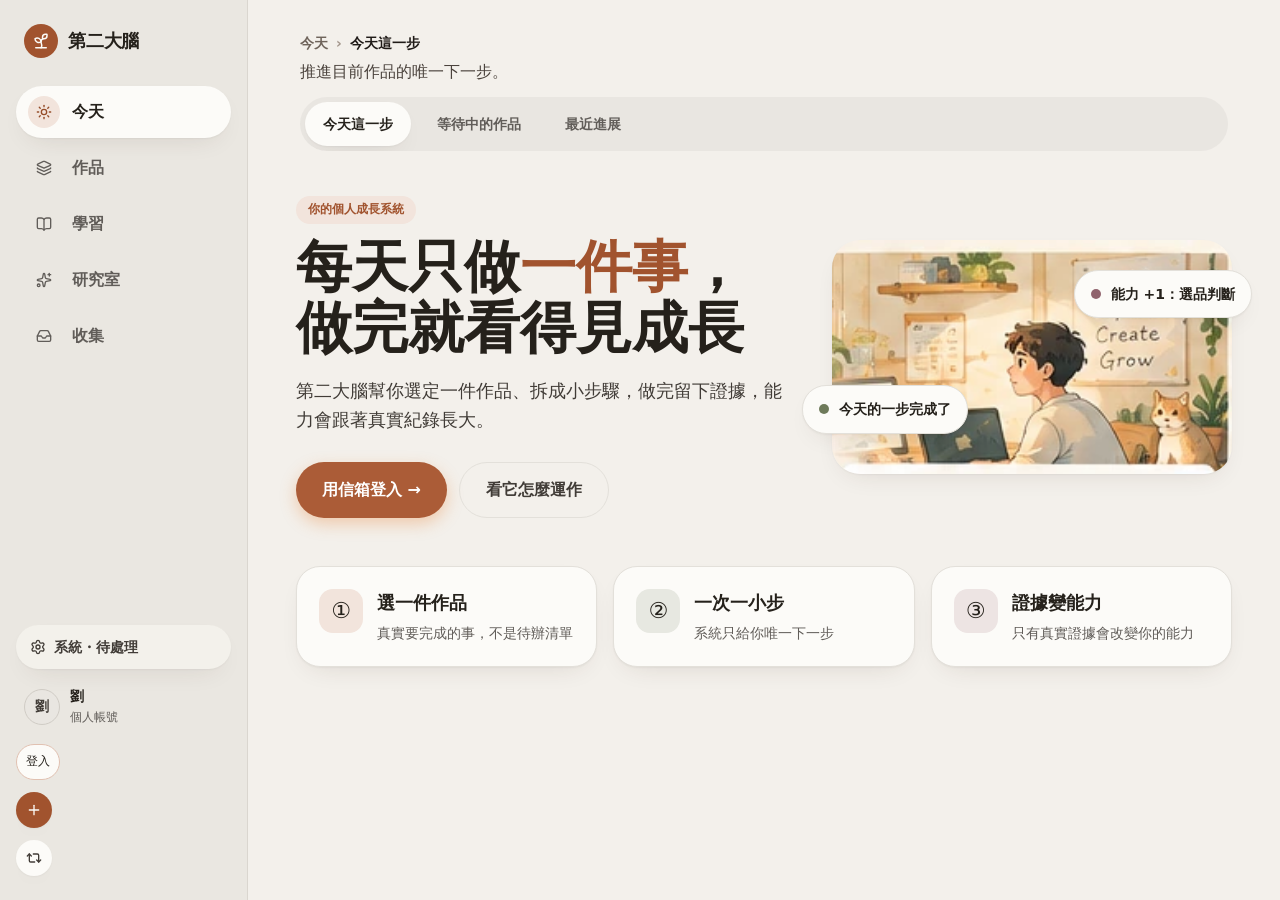
==== index.html @ 41c089f8 "W1b：依設計稿 prototype 對齊今天／作品 bento、側欄（圖示、我的作品、系統列）、封面插圖" ====
<!doctype html>
<html lang="zh-Hant">
<head>
  <meta charset="utf-8" />
  <meta name="viewport" content="width=device-width,initial-scale=1" />
  <meta name="theme-color" content="#f3f0eb" />
  <title>第二大腦</title>
  <link rel="stylesheet" href="styles.css?v=w1b-20261010" />
  <link rel="stylesheet" href="capmap.css?v=w1b-20261010" />
  <link rel="stylesheet" href="myjobs.css?v=w1b-20261010" />
  <link rel="stylesheet" href="project-kickoff.css?v=artifact-team-kickoff-v1-20261007" />
  <link rel="stylesheet" href="project-milestones.css?v=20261010" />
  <link rel="stylesheet" href="w1b-proto.css?v=w1b2-20261010" />
  <link rel="stylesheet" href="theme-w1b.css?v=w1b2-20261010" />
</head>
<body>
  <div class="app-shell">
    <aside class="sidebar" aria-label="主要導覽">
      <div class="brand">
        <div class="brand-mark"><svg class="i i-sm" aria-hidden="true"><use href="assets/w1b/icons.svg#sprout"/></svg></div>
        <div>
          <div class="brand-title">第二大腦</div>
          <div class="brand-subtitle">個人成長作業系統</div>
        </div>
      </div>

      <nav class="nav" id="nav" aria-label="主導覽">
        <button class="nav-item active" data-page="today"><span><svg class="i i-sm" aria-hidden="true"><use href="assets/w1b/icons.svg#sun"/></svg></span><b>今天</b></button>
        <button class="nav-item" data-page="works"><span><svg class="i i-sm" aria-hidden="true"><use href="assets/w1b/icons.svg#layers-3"/></svg></span><b>作品</b></button>
        <button class="nav-item" data-page="learn"><span><svg class="i i-sm" aria-hidden="true"><use href="assets/w1b/icons.svg#book-open"/></svg></span><b>學習</b></button>
        <button class="nav-item" data-page="lab"><span><svg class="i i-sm" aria-hidden="true"><use href="assets/w1b/icons.svg#sparkles"/></svg></span><b>研究室</b></button>
        <button class="nav-item" data-page="collect"><span><svg class="i i-sm" aria-hidden="true"><use href="assets/w1b/icons.svg#inbox"/></svg></span><b>收集</b></button>
      </nav>

      <div class="side-sec" id="sideWorks" aria-label="我的作品"></div>

      <div class="nav-tools" aria-label="快速工具">
        <button class="nav-tool nav-capture" id="captureBtn" aria-label="丟進第二大腦"><svg class="i i-sm" aria-hidden="true"><use href="assets/w1b/icons.svg#plus"/></svg></button>
        <button class="nav-tool" id="refreshBtn" aria-label="重新整理"><svg class="i i-sm" aria-hidden="true"><use href="assets/w1b/icons.svg#repeat-2"/></svg></button>
        <div class="gear-wrap"><button class="nav-tool gear-btn sys-row" id="gearBtn" aria-label="系統" aria-haspopup="menu" aria-expanded="false"><svg class="i i-sm" aria-hidden="true"><use href="assets/w1b/icons.svg#settings"/></svg><span class="sys-t">系統<span class="sys-t2">・待處理</span></span><span class="gear-badge" id="gearBadge" hidden></span></button><div class="gear-menu" id="gearMenu" role="menu" hidden></div></div>
        <div class="me"><div class="avatar">劉</div><div class="me-t"><b>劉</b><small>個人帳號</small></div></div>
      </div>
    </aside>

    <main class="main">
      <header class="topbar" aria-hidden="true">
        <h1 id="pageTitle">今天</h1>
      </header>

      <div class="nav5-shell" id="pageShell"></div>
      <section class="view active" id="view-home"></section>
      <section class="view" id="view-projects"></section>
      <section class="view" id="view-capabilities"></section>
      <section class="view" id="view-research"></section>
      <section class="view" id="view-ceo"></section>
      <section class="view" id="view-history"></section>

      <!-- Transitional support views: reachable from context actions, not top-level navigation. -->
      <section class="view" id="view-inbox"></section>
      <section class="view" id="view-learn"></section>
      <section class="view" id="view-synapse"></section>
    </main>
  </div>

  <script src="data.js"></script>
  <script src="config.js"></script>
  <script src="auth.js?v=login-link-help-20261006"></script>
  <script src="adapter.js?v=myjobs-20261010"></script>
  <script src="event-lab.js?v=myjobs-20261010"></script>
  <script src="image-assets.js?v=image-flow-v1"></script>
  <script src="capmap.js?v=capmap-ab2-20261010"></script>
  <script src="myjobs.js?v=myjobs-20261010"></script>
  <script src="w1b-pages.js?v=w1b2-20261010"></script>
  <script src="app.js?v=w1b2-20261010"></script>
  <script src="project-kickoff.js?v=project-persistence-20261010"></script>
  <script src="project-milestones.js?v=project-persistence-20261010"></script>
  <script src="inbox.js?v=nav5-20261010"></script>
</body>
</html>
---- styles.css ----
:root{
  --bg:#eef2f6;
  --paper:#ffffff;
  --paper2:#f8fafc;
  --ink:#182433;
  --muted:#667486;
  --muted2:#8a96a5;
  --line:#d9e1e8;
  --accent:#2f62d0;
  --accent-soft:#edf3ff;
  --green:#2f7d64;
  --green-soft:#edf7f3;
  --warn:#a86a13;
  --warn-soft:#fff6e8;
  --danger:#b04444;
  --danger-soft:#fff0f0;
  --r:14px;
  --shadow:0 10px 28px rgba(32,48,68,.08)
}
*{box-sizing:border-box}
html{background:var(--bg);color-scheme:light}
body{
  margin:0;background:var(--bg);color:var(--ink);
  font:14px/1.65 "PingFang TC","Noto Sans TC","Microsoft JhengHei",system-ui,sans-serif
}
button,input,textarea,select{font:inherit}
button:focus-visible,input:focus-visible,textarea:focus-visible,summary:focus-visible{
  outline:3px solid rgba(47,98,208,.22);outline-offset:2px
}
a{color:var(--accent);text-decoration:none}
a:hover{text-decoration:underline}
.app-shell{min-height:100vh;display:grid;grid-template-columns:220px minmax(0,1fr)}
.sidebar{
  position:sticky;top:0;height:100vh;padding:26px 16px;border-right:1px solid var(--line);
  background:#e7edf3
}
.brand{display:flex;align-items:center;gap:12px;padding:0 8px 25px}
.brand-mark{
  width:38px;height:38px;display:grid;place-items:center;border-radius:11px;
  background:var(--ink);color:white;font-weight:900
}
.brand-title{font-weight:900;font-size:15px}
.brand-subtitle{color:var(--muted);font-size:12px}
.nav{display:grid;gap:4px}
.nav-item{
  border:0;background:transparent;color:var(--muted);display:flex;align-items:center;gap:11px;
  padding:11px 12px;border-radius:10px;cursor:pointer;text-align:left
}
.nav-item:hover{background:rgba(255,255,255,.55);color:var(--ink)}
.nav-item.active{background:var(--paper);color:var(--ink);box-shadow:0 1px 0 rgba(0,0,0,.03)}
.nav-item.active span{color:var(--accent)}
.side-note{
  position:absolute;left:16px;right:16px;bottom:22px;padding:13px;border-top:1px solid var(--line)
}
.side-note-title{font-size:12px;font-weight:800}
.status-row{display:flex;gap:8px;align-items:center;margin-top:8px;font-size:12px}
.dot{width:7px;height:7px;border-radius:50%;background:var(--warn)}
.side-note p,.muted{color:var(--muted);font-size:12px}
.main{padding:30px 38px 80px;min-width:0;max-width:1320px;width:100%;margin:0 auto}
.topbar{display:flex;justify-content:space-between;align-items:flex-start;gap:20px;margin-bottom:26px}
.eyebrow{font-size:12px;color:var(--muted);font-weight:700}
.topbar h1{
  font-family:"Songti TC","Noto Serif TC","Iowan Old Style",serif;
  font-size:30px;line-height:1.22;margin:4px 0 0;letter-spacing:-.02em
}
.top-actions,.auth-box{display:flex;align-items:center;gap:8px}
.avatar{
  width:36px;height:36px;border-radius:50%;display:grid;place-items:center;
  border:1px solid var(--line);background:var(--paper);font-weight:800
}
.view{display:none}.view.active{display:block}
.system-strip{
  display:grid;grid-template-columns:1fr auto;align-items:center;gap:20px;padding:10px 0 14px;
  margin-bottom:22px;border-bottom:1px solid var(--line)
}
.system-strip>div{display:flex;align-items:center;gap:9px}
.system-strip p{margin:0;color:var(--muted);font-size:12px}
.system-kicker,.kicker{font-size:12px;font-weight:800;color:var(--accent)}
.hero-grid{display:grid;grid-template-columns:minmax(0,1.35fr) minmax(280px,.65fr);gap:16px}
.hero-card,.direction-card,.surface,.lesson-detail,.graph{
  border:1px solid var(--line);background:var(--paper);border-radius:var(--r)
}
.hero-card,.direction-card,.surface,.lesson-detail{padding:22px}
.hero-card{border-left:4px solid var(--accent);box-shadow:var(--shadow)}
.direction-card{background:var(--paper2)}
.hero-card h2,.surface h2,.lesson-detail h2{
  font-family:"Songti TC","Noto Serif TC","Iowan Old Style",serif;letter-spacing:-.015em
}
.hero-card h2{font-size:30px;line-height:1.25;margin:12px 0}
.direction-card h3{font-size:21px;margin:12px 0}
.hero-card p,.direction-card p,.surface p{color:var(--muted);margin:7px 0;max-width:76ch}
.evidence-box{
  display:grid;gap:5px;margin:18px 0;padding:13px 15px;background:var(--paper2);
  border-left:3px solid var(--line);border-radius:8px
}
.evidence-box span{color:var(--muted)}
.row-between{display:flex;align-items:flex-start;justify-content:space-between;gap:12px}
.primary-btn,.ghost-btn{border-radius:10px;padding:10px 13px;cursor:pointer;transition:transform .12s ease,background .12s ease}
.primary-btn{border:1px solid var(--accent);background:var(--accent);color:white;font-weight:800}
.primary-btn:hover{transform:translateY(-1px)}
.primary-btn:disabled{opacity:.5;cursor:not-allowed;transform:none}
.ghost-btn{background:var(--paper);color:var(--ink);border:1px solid var(--line)}
.ghost-btn:hover{background:var(--paper2)}
.ghost-btn.small{padding:7px 9px;font-size:12px}
.metrics{
  display:grid;grid-template-columns:repeat(3,1fr);margin:24px 0 30px;background:var(--paper);
  border:1px solid var(--line);border-radius:12px
}
.metrics>div{padding:17px 18px;display:flex;align-items:baseline;gap:8px}
.metrics>div+div{border-left:1px solid var(--line)}
.metrics strong{font-size:25px;font-family:"Songti TC","Noto Serif TC",serif}
.metrics span{color:var(--muted);font-size:12px}
.metrics.compact{margin:8px 0 0;border:0}
.metrics.compact>div{padding:10px}
.section-head{display:flex;align-items:end;justify-content:space-between;gap:16px;margin:32px 0 12px}
.section-head h2{margin:0;font-size:19px}
.section-head p{margin:4px 0 0;color:var(--muted);font-size:12px;max-width:72ch}
.pill{
  display:inline-flex;align-items:center;padding:5px 8px;border-radius:999px;border:1px solid var(--line);
  font-size:12px;color:var(--muted);background:var(--paper2)
}
.pill.success{color:var(--green);border-color:#c7e4d8;background:var(--green-soft)}
.pill.warn{color:var(--warn);border-color:#efd7ae;background:var(--warn-soft)}
.pill.danger{color:var(--danger);border-color:#efcaca;background:var(--danger-soft)}
.highlight-grid{display:grid;grid-template-columns:repeat(4,1fr);gap:9px}
.highlight{padding:14px;border-top:2px solid var(--line);background:transparent;display:grid;gap:5px}
.highlight span{font-size:12px;color:var(--muted)}
.provenance{padding:10px 0;margin-bottom:14px;color:var(--muted);font-size:12px;border-bottom:1px solid var(--line)}
.lesson-layout{display:grid;grid-template-columns:300px minmax(0,1fr);gap:16px}
.lesson-list{display:grid;gap:7px;align-content:start}
.lesson-item{
  display:grid;gap:6px;text-align:left;padding:14px;border:1px solid var(--line);border-radius:11px;
  background:var(--paper);color:var(--ink);cursor:pointer
}
.lesson-item.active{border-color:#a9bde9;background:var(--accent-soft)}
.lesson-item span,.lesson-item small{font-size:12px;color:var(--muted)}
.lesson-detail h2{font-size:26px;margin:10px 0}
.teach{font-size:15px;line-height:1.8}
.flow{display:flex;align-items:center;flex-wrap:wrap;gap:7px;margin:18px 0}
.flow span{padding:8px 10px;border:1px solid var(--line);border-radius:9px;background:var(--paper2)}
.flow i{color:var(--muted2);font-style:normal}
.answer{margin-top:22px;padding-top:18px;border-top:1px solid var(--line)}
textarea,input,select{
  width:100%;background:var(--paper);border:1px solid var(--line);border-radius:10px;
  color:var(--ink);padding:11px;outline:none
}
textarea{min-height:105px;resize:vertical;margin:8px 0}
input:focus,textarea:focus,select:focus{border-color:#9ab3e8;box-shadow:0 0 0 3px rgba(47,98,208,.08)}
.graph{
  min-height:500px;position:relative;overflow:hidden;margin-top:16px;
  background:linear-gradient(#f6f9fc 1px,transparent 1px),linear-gradient(90deg,#f6f9fc 1px,transparent 1px),var(--paper);
  background-size:28px 28px
}
.node{
  position:absolute;transform:translate(-50%,-50%);border:1px solid var(--line);border-radius:10px;
  padding:9px 11px;background:var(--paper);color:var(--ink);box-shadow:0 4px 12px rgba(32,48,68,.06)
}
.node.center{color:var(--accent);border-color:#b9c9eb;background:var(--accent-soft)}.node.artifact{color:var(--green);border-color:#b9d8cb;background:var(--green-soft);font-weight:800;max-width:190px}
.edge{position:absolute;height:1px;background:#aeb9c6;transform-origin:left center}
.stack{display:grid;gap:10px}
.project-form{display:grid;gap:14px}
.project-form label{display:grid;gap:7px}
.project-actions{display:flex;gap:8px;align-items:center;flex-wrap:wrap}
.empty{padding:18px;border:1px dashed #bfc9d4;border-radius:11px;color:var(--muted);background:rgba(255,255,255,.4)}
details>summary{cursor:pointer;color:var(--ink)}
.modal-backdrop{
  position:fixed;inset:0;display:none;place-items:center;background:rgba(20,31,44,.52);
  backdrop-filter:blur(6px);z-index:50;padding:18px
}
.modal-backdrop.show{display:grid}
.modal-card{width:min(460px,100%);position:relative;padding:24px;background:var(--paper);border:1px solid var(--line);border-radius:18px;box-shadow:var(--shadow)}
.modal-close{position:absolute;right:11px;top:8px;border:0;background:none;color:var(--muted);font-size:25px;cursor:pointer}
.modal-card input{margin:14px 0 10px}
.modal-card h2{margin:8px 0}
.modal-card p{color:var(--muted)}
@media(prefers-reduced-motion:reduce){*{scroll-behavior:auto!important;transition:none!important}}
.funnel-modal{width:min(740px,100%);max-height:88vh;overflow:auto;padding:28px}
.funnel-modal input{margin:0}
.funnel-modal .project-form{gap:10px}
.funnel-modal textarea{min-height:70px;margin:0}
.funnel-result{border-top:1px solid var(--line);margin-top:22px;padding-top:18px}
.funnel-result h3{margin:0;font-size:20px}
.lab-summary{display:grid;gap:12px;margin:18px 0}
.lab-summary>div{display:grid;grid-template-columns:76px minmax(0,1fr);gap:10px}
.lab-summary dt{color:var(--muted);font-weight:700}
.lab-summary dd{margin:0;overflow-wrap:anywhere}
.lab-summary small{display:block;font-size:12px;color:var(--muted)}
.lab-detail{margin:14px 0}
.lab-toolbar{display:flex;justify-content:space-between;gap:12px;flex-wrap:wrap;margin:18px 0}
.lab-filters{display:flex;gap:6px;flex-wrap:wrap}
.lab-filters .selected{background:var(--accent-soft);border-color:var(--accent);color:var(--accent)}
.exploration-grid{display:grid;grid-template-columns:repeat(3,minmax(0,1fr));gap:14px;align-items:start}
.exploration-grid>.empty{grid-column:1/-1}
.exploration-card{padding:18px;overflow-wrap:anywhere}
.exploration-card h3{font-size:18px;line-height:1.4;margin:12px 0}
.exploration-card p{font-size:13px}
.exploration-card .evidence-box{margin:14px 0}
.exploration-card .project-actions{margin:16px 0 8px}
.exploration-card details{margin-top:12px}
.lab-sources{padding-left:20px}
.lab-sources small{display:block;color:var(--muted);font-size:12px}
.lab-job{display:flex;gap:10px;align-items:center;flex-wrap:wrap;padding:12px 15px;margin:12px 0;background:var(--accent-soft);border-radius:10px}
.lab-job span{color:var(--muted);font-size:12px}
.lab-message{color:var(--danger);font-size:12px;min-height:1em;margin:6px 0}
.lab-policy{margin-top:20px}
.lab-mobile-detail{display:none}
@media(max-width:1150px){.exploration-grid{grid-template-columns:1fr}.exploration-card details{max-width:70ch}}
@media(max-width:640px){.funnel-modal{padding:22px 16px;max-height:86dvh}.lab-toolbar{display:grid}.lab-toolbar .project-actions{justify-content:flex-start}.lab-summary>div{grid-template-columns:1fr;gap:2px}.funnel-result .row-between{flex-wrap:wrap}.exploration-card>p,.exploration-card>.evidence-box,.exploration-card>.project-actions,.exploration-card>small{display:none}.lab-mobile-detail{display:block}.lab-mobile-detail.project-actions{display:flex}}
@media(max-width:980px){
  .app-shell{grid-template-columns:78px 1fr}
  .brand>div:not(.brand-mark),.nav-item b,.side-note{display:none}
  .brand{justify-content:center}.nav-item{justify-content:center}
  .main{padding:24px 20px 74px}
  .hero-grid,.lesson-layout{grid-template-columns:1fr}
  .highlight-grid{grid-template-columns:repeat(2,1fr)}
}
@media(max-width:640px){
  .app-shell{display:block}
  .sidebar{
    position:fixed;z-index:30;bottom:0;top:auto;height:68px;width:100%;padding:7px 6px;
    border-top:1px solid var(--line);border-right:0;background:rgba(239,243,247,.96);backdrop-filter:blur(14px)
  }
  .brand{display:none}.nav{grid-template-columns:repeat(6,1fr);gap:2px}
  .nav-item{display:grid;place-items:center;padding:5px 2px;gap:1px}
  .nav-item b{display:block;font-size:12px;white-space:nowrap}
  .main{padding:18px 13px 90px}
  .topbar{margin-bottom:18px}.topbar h1{font-size:23px}
  .avatar,#refreshBtn{display:none}
  .hero-card h2{font-size:25px}
  .metrics{grid-template-columns:1fr}
  .metrics>div+div{border-left:0;border-top:1px solid var(--line)}
  .highlight-grid{grid-template-columns:1fr}
  .system-strip{grid-template-columns:1fr}.system-strip p{display:none}
  .project-actions>*{flex:1 1 100%}
  .graph{min-height:420px}
  .row-between{align-items:flex-start}
}
.subtabs{
  position:sticky;top:0;z-index:8;display:flex;gap:6px;overflow-x:auto;padding:7px;
  margin:0 0 18px;background:rgba(239,243,247,.94);backdrop-filter:blur(12px);
  border:1px solid var(--line);border-radius:12px
}
.subtab{
  flex:0 0 auto;border:0;background:transparent;color:var(--muted);padding:9px 12px;
  border-radius:9px;cursor:pointer;font-weight:700;white-space:nowrap
}
.subtab:hover{background:var(--paper);color:var(--ink)}
.subtab.active{background:var(--paper);color:var(--accent);box-shadow:0 1px 4px rgba(32,48,68,.08)}
.tab-pane{min-height:260px}
.capability-grid{display:grid;grid-template-columns:repeat(2,minmax(0,1fr));gap:10px;margin-bottom:12px}
.global-capture{white-space:nowrap}
@media(max-width:640px){
  .capability-grid{grid-template-columns:1fr}
  .top-actions{gap:5px}.global-capture{padding:8px 10px;font-size:12px}
  .subtabs{top:0;margin-left:-4px;margin-right:-4px}
}


/* IA journey visual layer v1 */
:root{
  --journey-line:#c8d2df;
  --journey-soft:#eef4ff;
  --journey-ink:#20324a;
  --role-soft:#f7f3ea;
}
.main{max-width:1180px}
.topbar{padding-bottom:14px;border-bottom:1px solid var(--line)}
.nav-item span{
  width:24px;height:24px;display:grid;place-items:center;border-radius:8px;
  background:rgba(255,255,255,.42);font-size:12px
}
.nav-item.active span{background:var(--accent-soft)}

.subtabs{
  top:10px;padding:0 0 8px;margin:0 0 24px;border:0;border-bottom:1px solid var(--line);
  border-radius:0;background:rgba(239,243,247,.92);box-shadow:none
}
.subtab{padding:9px 13px;border-radius:999px}
.subtab.active{background:var(--ink);color:#fff;box-shadow:none}

.page-intro{max-width:820px;margin:0 0 24px}
.page-intro h2{
  margin:6px 0 8px;font-family:"Songti TC","Noto Serif TC","Iowan Old Style",serif;
  font-size:29px;line-height:1.3;letter-spacing:-.018em
}
.page-intro p{margin:0;color:var(--muted);font-size:13px}

.hero-grid{grid-template-columns:minmax(0,1fr) 270px;gap:18px}
.hero-card{
  min-height:290px;padding:32px;border:1px solid #cbd9ef;border-left:0;
  background:
    radial-gradient(circle at 92% 12%,rgba(47,98,208,.12),transparent 28%),
    linear-gradient(135deg,#ffffff 0%,#f7faff 100%);
  box-shadow:0 14px 34px rgba(32,48,68,.08)
}
.hero-card h2{font-size:36px;max-width:18ch}
.direction-card{
  display:flex;flex-direction:column;justify-content:flex-end;
  border:0;background:transparent;padding:18px 6px
}
.direction-card:before{
  content:"方向";display:inline-flex;align-self:flex-start;margin-bottom:auto;
  padding:5px 9px;border:1px solid var(--line);border-radius:999px;
  color:var(--muted);font-size:12px;font-weight:800
}

.metrics{
  position:relative;gap:0;border:0;background:transparent;margin:26px 0 36px;
  grid-template-columns:repeat(3,1fr)
}
.metrics:before{
  content:"";position:absolute;left:9%;right:9%;top:27px;height:1px;background:var(--journey-line)
}
.metrics>div{
  position:relative;z-index:1;display:grid;justify-items:center;gap:2px;padding:0 12px;
  text-align:center;background:transparent
}
.metrics>div+div{border:0}
.metrics strong{
  min-width:54px;height:54px;padding:0 8px;display:grid;place-items:center;
  border:1px solid #bdc9d6;border-radius:50%;background:var(--paper);
  font-size:17px;box-shadow:0 5px 14px rgba(32,48,68,.06)
}
.metrics span{margin-top:6px}

.journey-path{
  position:relative;display:grid;gap:0;max-width:900px;margin:10px 0 28px;
  padding:8px 0
}
.journey-path:before{
  content:"";position:absolute;left:22px;top:26px;bottom:26px;width:2px;background:var(--journey-line)
}
.path-node{
  position:relative;display:grid;grid-template-columns:46px minmax(0,1fr);
  gap:16px;align-items:flex-start;padding:12px 0
}
.path-dot{
  position:relative;z-index:1;width:46px;height:46px;display:grid;place-items:center;
  border:2px solid #b8c4d1;border-radius:50%;background:var(--paper);
  color:var(--muted);font-weight:900
}
.path-node.done .path-dot{background:var(--green-soft);border-color:#9fcbb8;color:var(--green)}
.path-node.current .path-dot{
  width:54px;height:54px;margin-left:-4px;background:var(--accent);border-color:var(--accent);color:#fff;
  box-shadow:0 0 0 7px rgba(47,98,208,.10)
}
.path-copy{padding:5px 0 14px;max-width:760px}
.path-copy small{display:block;color:var(--muted);font-size:12px;margin-bottom:3px}
.path-copy b{display:block;font-size:15px}
.path-copy p{margin:5px 0 0;color:var(--muted);font-size:12px}
.path-node.future{opacity:.62}

.context-bar{
  display:flex;align-items:center;justify-content:space-between;gap:18px;
  padding:18px 20px;margin:18px 0 0;border-radius:14px;
  background:var(--journey-soft);border:1px solid #cedbf4
}
.context-bar div{display:grid;gap:3px}
.context-bar span{color:var(--muted);font-size:12px}

.completed-grid{display:grid;grid-template-columns:repeat(2,minmax(0,1fr));gap:12px}
.completed-item{
  display:grid;grid-template-columns:36px minmax(0,1fr);gap:12px;padding:18px 0;
  border-top:1px solid var(--line);background:transparent
}
.completed-mark{
  width:30px;height:30px;display:grid;place-items:center;border-radius:50%;
  background:var(--green-soft);color:var(--green);font-weight:900
}
.completed-item p{margin:4px 0;color:var(--muted)}
.completed-item small{color:var(--muted)}

.capability-grid{grid-template-columns:repeat(4,minmax(0,1fr));gap:14px}
.capability-grid .surface{
  min-height:150px;position:relative;padding:20px;border:0;border-top:2px solid #c5cfda;
  border-radius:0;background:transparent
}
.capability-grid .surface:before{
  content:"";width:13px;height:13px;display:block;margin-bottom:22px;border-radius:50%;
  background:var(--paper);border:3px solid #9fb1c6;box-shadow:0 0 0 6px rgba(159,177,198,.12)
}
.capability-grid .surface b{font-size:15px}
.capability-grid .surface p{font-size:12px;line-height:1.6}


.team-studio{display:grid;grid-template-columns:minmax(0,1.7fr) minmax(260px,.8fr);gap:28px;align-items:start;max-width:1100px}
.studio-floor{position:relative;min-height:540px;padding:34px;border:1px solid #e7dfcf;border-radius:28px;background:linear-gradient(145deg,#fffdf8,#f7f1e5);box-shadow:0 18px 45px rgba(80,65,42,.08);overflow:hidden}
.studio-scene{height:112px;position:relative;margin:-6px -4px 18px;border-bottom:1px solid #eadfca}
.studio-window{position:absolute;left:8px;top:4px;width:120px;height:74px;border:8px solid #f2e7d3;border-radius:18px;background:linear-gradient(#dfeaf2,#f7fbff)}
.studio-plant{position:absolute;right:30px;bottom:6px;font-size:58px;transform:rotate(-12deg);color:#7d9a70}
.studio-desk{position:absolute;left:46%;bottom:9px;padding:10px 22px;border-radius:12px 12px 4px 4px;background:#d9bd8c;color:#6d5736;font-size:12px;font-weight:800}
.studio-people{display:grid;grid-template-columns:repeat(2,minmax(0,1fr));gap:14px}
.studio-person{appearance:none;width:100%;display:grid;grid-template-columns:58px minmax(0,1fr) auto;gap:13px;align-items:center;text-align:left;padding:17px;border:1px solid transparent;border-radius:20px;background:rgba(255,255,255,.66);color:inherit;cursor:pointer;transition:.2s ease;box-shadow:0 7px 22px rgba(80,65,42,.04)}
.studio-person:hover,.studio-person:focus-visible,.studio-person.is-focus{transform:translateY(-2px);border-color:#d4b97f;background:#fff;box-shadow:0 14px 28px rgba(80,65,42,.11);outline:none}
.studio-person.is-related{border-color:#b8c9a8;background:#fbfff8}
.studio-person.is-dim{opacity:.34;filter:saturate(.5)}
.studio-avatar{width:54px;height:54px;display:grid;place-items:center;border-radius:18px;background:#efe1c4;border:1px solid #e1cfaa;color:#6c5634;font-size:22px;font-weight:900}
.studio-person-copy{display:grid;gap:3px;min-width:0}
.studio-person-copy small{font-size:12px;color:var(--muted);letter-spacing:.05em}
.studio-person-copy b{font-size:14px}
.studio-person-copy span{font-size:12px;color:var(--muted);line-height:1.45;display:-webkit-box;-webkit-line-clamp:2;-webkit-box-orient:vertical;overflow:hidden}
.studio-meta,.studio-tool-dot{font-size:12px;color:var(--muted);white-space:nowrap}
.studio-tool-dot{grid-column:2/4;justify-self:start;padding:4px 8px;border-radius:999px;background:#f2eee5}
.studio-panel{position:sticky;top:86px;min-height:280px;padding:24px;border-radius:24px;background:#fffdf8;border:1px solid #e7dfcf;box-shadow:0 14px 32px rgba(80,65,42,.07)}
.studio-panel h3{margin:8px 0 6px;font-size:23px}
.studio-panel p{color:var(--muted)}
.studio-rel{display:flex;flex-wrap:wrap;gap:7px;align-items:center;padding:12px 0;border-top:1px solid #eee6d9}
.studio-rel>b{width:100%;font-size:12px;color:#7b694d}
.relation-chip{display:inline-flex;align-items:center;padding:6px 9px;border:1px solid #ddd2bf;border-radius:999px;background:#fff;color:#5f5548;font:inherit;font-size:12px}
button.relation-chip{cursor:pointer}
@media(max-width:900px){.team-studio{grid-template-columns:1fr}.studio-panel{position:static}.studio-floor{min-height:0}}
@media(max-width:640px){.studio-floor{padding:18px;border-radius:20px}.studio-scene{height:86px}.studio-people{grid-template-columns:1fr}.studio-person{grid-template-columns:50px minmax(0,1fr)}.studio-meta{grid-column:2;justify-self:start}.studio-tool-dot{grid-column:2}}

.role-stage-list{display:grid;gap:10px;max-width:920px}
.role-stage{
  display:grid;grid-template-columns:48px minmax(0,1fr) auto;gap:15px;align-items:center;
  padding:16px 4px;border-bottom:1px solid var(--line)
}
.role-avatar{
  width:44px;height:44px;display:grid;place-items:center;border-radius:14px;
  background:var(--role-soft);border:1px solid #e3d7bd;color:#6b5736;font-weight:900;font-size:18px
}
.role-copy{display:grid;gap:2px}
.role-copy small{color:var(--muted);font-size:12px}
.role-copy b{font-size:15px}
.role-copy p{margin:2px 0;color:var(--muted);font-size:12px}
.role-state{
  white-space:nowrap;padding:6px 9px;border:1px solid var(--line);border-radius:999px;
  color:var(--muted);font-size:12px
}

.work-rail{margin-top:30px;max-width:920px;border-top:1px solid var(--line)}
.work-rail-head{display:flex;justify-content:space-between;align-items:center;padding:14px 0}
.work-rail-head span{color:var(--muted);font-size:12px}
.work-rail-item{
  display:grid;grid-template-columns:18px minmax(0,1fr) auto;gap:12px;align-items:start;
  padding:14px 0;border-top:1px dashed #d5dde6
}
.work-dot{
  width:10px;height:10px;margin-top:6px;border-radius:50%;border:2px solid #aebbc8;background:var(--paper)
}
.work-dot.current{background:var(--accent);border-color:var(--accent);box-shadow:0 0 0 5px rgba(47,98,208,.08)}
.work-rail-item p{margin:3px 0;color:var(--muted);font-size:12px}

.timeline{
  position:relative;max-width:860px;margin-top:18px;padding-left:34px
}
.timeline:before{
  content:"";position:absolute;left:9px;top:8px;bottom:8px;width:1px;background:var(--journey-line)
}
.timeline-item{position:relative;padding:0 0 24px}
.timeline-item:before{
  content:"";position:absolute;left:-30px;top:5px;width:11px;height:11px;border-radius:50%;
  background:var(--paper);border:3px solid #9fb1c6
}
.timeline-item time{display:block;color:var(--muted);font-size:12px;margin-bottom:4px}
.timeline-item p{margin:3px 0;color:var(--muted)}

@media(max-width:980px){
  .capability-grid{grid-template-columns:repeat(2,minmax(0,1fr))}
  .hero-grid{grid-template-columns:1fr}
  .direction-card{padding:12px 2px}
  .direction-card:before{margin-bottom:4px}
}
@media(max-width:640px){
  .topbar{align-items:center}
  .global-capture{position:fixed;right:14px;bottom:82px;z-index:25;box-shadow:0 10px 28px rgba(32,48,68,.20)}
  .subtabs{top:0;margin-left:-13px;margin-right:-13px;padding-left:13px;padding-right:13px}
  .hero-card{min-height:250px;padding:24px 20px}
  .hero-card h2{font-size:28px}
  .metrics:before{display:none}
  .metrics{grid-template-columns:repeat(3,1fr);gap:6px}
  .metrics>div{padding:0 2px}
  .metrics strong{min-width:42px;width:42px;height:42px;font-size:14px}
  .metrics span{font-size:12px;line-height:1.3}
  .capability-grid{grid-template-columns:repeat(2,minmax(0,1fr));gap:8px}
  .capability-grid .surface{min-height:132px;padding:14px}
  .capability-grid .surface p{display:-webkit-box;-webkit-line-clamp:3;-webkit-box-orient:vertical;overflow:hidden}
  .completed-grid{grid-template-columns:1fr}
  .role-stage{grid-template-columns:42px minmax(0,1fr)}
  .role-state{grid-column:2;justify-self:start}
  .work-rail-item{grid-template-columns:16px minmax(0,1fr)}
  .work-rail-item>.pill{grid-column:2;justify-self:start}
  .context-bar{align-items:stretch;flex-direction:column}
  .context-bar .primary-btn{width:100%}
}


.research-funnel{
  display:grid;grid-template-columns:1fr auto 1fr auto 1fr auto 1.2fr;
  gap:10px;align-items:center;margin:20px 0 16px;max-width:960px
}
.research-funnel>i{color:var(--muted2);font-style:normal;text-align:center}
.research-step{
  min-height:118px;display:grid;align-content:start;gap:5px;padding:16px 14px;
  border-top:2px solid #c2ccd7;background:transparent
}
.research-step>span{
  width:28px;height:28px;display:grid;place-items:center;border-radius:50%;
  border:1px solid #b7c3cf;color:var(--muted);background:var(--paper);font-size:12px;font-weight:900
}
.research-step>b{font-size:14px;margin-top:6px}
.research-step>small{color:var(--muted);line-height:1.45}
.research-empty{max-width:960px;margin-top:10px}

@media(max-width:760px){
  .research-funnel{grid-template-columns:1fr;gap:0}
  .research-funnel>i{transform:rotate(90deg);padding:2px 0}
  .research-step{min-height:0;padding:12px 8px;grid-template-columns:32px minmax(0,1fr);align-items:center}
  .research-step>b{margin:0}
  .research-step>small{grid-column:2}
}


.project-detail-back{display:flex;align-items:center;gap:12px;margin:0 0 18px;padding-bottom:12px;border-bottom:1px solid var(--line)}
.project-detail-back span{font-size:12px;color:var(--muted);font-weight:800}
.project-gateway-grid{display:grid;grid-template-columns:repeat(2,minmax(0,1fr));gap:22px;max-width:900px}
.project-gateway-card{appearance:none;display:flex;flex-direction:column;gap:18px;min-width:0;width:100%;padding:18px;text-align:left;font:inherit;color:inherit;background:#fffdf8;border:1px solid #e7dfcf;border-radius:16px;cursor:pointer;transition:border-color .2s ease,background-color .2s ease}
.project-gateway-card:hover{border-color:#a68c59;background:#fffaf0}
.project-gateway-card:focus-visible{outline:3px solid var(--accent);outline-offset:4px}
.project-cover{width:100%;aspect-ratio:16/9;flex:none;display:grid;place-items:center;border-radius:10px;background:#eee7d9;overflow:hidden;color:#8a7657}
.project-cover svg{width:64px;height:48px;fill:none;stroke:currentColor;stroke-width:2;stroke-linecap:round;stroke-linejoin:round}
.project-gateway-copy{display:grid;gap:6px;min-width:0;width:100%}
.project-family-row{display:flex;align-items:baseline;justify-content:space-between;gap:12px;min-width:0}
.project-name{font-size:18px;line-height:1.35;min-width:0;overflow-wrap:anywhere}
.project-goal-link{flex:none;font-size:12px;color:#7b6540;text-decoration:underline;text-underline-offset:3px}
.project-version-kicker{margin-top:10px;font-size:12px;color:#8a7b64;font-weight:700;letter-spacing:.04em}
.project-version-title{font-size:22px;line-height:1.25;color:#28231d}
.project-status{font-size:12px;font-weight:700;color:#5a6646;margin-top:1px}
.project-progress{font-size:13px;color:#655e52;font-variant-numeric:tabular-nums;margin-top:9px}
.project-enter{font-size:14px;font-weight:600;color:#715b36;margin-top:auto;padding-top:8px}
#view-projects .hero-card h2{font-size:clamp(24px,3vw,30px);max-width:32ch}
@media(max-width:920px){.project-gateway-grid{grid-template-columns:repeat(2,minmax(0,1fr))}}
@media(max-width:640px){.project-gateway-grid{grid-template-columns:1fr}.project-gateway-card{padding:16px;gap:16px}.project-family-row{align-items:flex-start}.project-name{font-size:18px}.project-version-title{font-size:20px}}

.capability-layout{display:grid;grid-template-columns:minmax(0,1.6fr) minmax(270px,.8fr);gap:28px;align-items:start;max-width:1100px}
.capability-map{display:grid;grid-template-columns:repeat(2,minmax(0,1fr));gap:16px}
.capability-cell{appearance:none;position:relative;display:grid;gap:7px;min-height:180px;padding:22px;text-align:left;color:inherit;background:#fffdf8;border:1px solid #e5dece;border-radius:24px;cursor:pointer;box-shadow:0 10px 30px rgba(75,64,45,.05);transition:.2s ease}
.capability-cell:hover,.capability-cell:focus-visible,.capability-cell.is-focus{transform:translateY(-3px);border-color:#aeba9d;background:#fcfff9;box-shadow:0 17px 36px rgba(75,64,45,.10);outline:none}
.capability-cell.is-dim{opacity:.38}
.capability-node{width:16px;height:16px;border-radius:50%;background:#f5f0e4;border:4px solid #9eb29a;box-shadow:0 0 0 8px rgba(158,178,154,.12);margin-bottom:12px}
.capability-cell small{font-size:12px;color:#7e725e;font-weight:800}
.capability-cell b{font-size:18px}
.capability-cell p{margin:0;color:var(--muted);font-size:12px;line-height:1.55}
.capability-detail{position:sticky;top:86px;min-height:300px;padding:24px;border:1px solid #e5dece;border-radius:24px;background:#fffdf8;box-shadow:0 14px 34px rgba(75,64,45,.07)}
.capability-detail h3{margin:8px 0 6px;font-size:23px}
.capability-detail>p{color:var(--muted)}
.cap-detail{display:grid;gap:6px;padding:12px 0;border-top:1px solid #eee7d8}
.cap-detail b{font-size:12px;color:#74664f}
.cap-detail span,.cap-detail li{font-size:12px;line-height:1.55;color:var(--muted)}
.cap-detail ol,.cap-detail ul{margin:2px 0 0;padding-left:19px}
.playbook-grid{display:grid;grid-template-columns:repeat(2,minmax(0,1fr));gap:16px;max-width:1050px}
.playbook-card summary{display:flex;justify-content:space-between;gap:14px;align-items:start}
.playbook-card summary span:first-child{display:grid;gap:4px}
.playbook-card summary small{font-size:12px;color:var(--muted)}
.personal-skill-list{display:grid;gap:0;max-width:980px}
.personal-skill-item{display:grid;grid-template-columns:minmax(0,1fr) auto;gap:18px;align-items:center;padding:17px 2px;border-bottom:1px solid var(--line)}
.personal-skill-item small{display:block;color:var(--muted);font-size:12px;margin-bottom:4px}
.personal-skill-item b{font-size:15px}
.personal-skill-item p{margin:4px 0 0;color:var(--muted);font-size:12px}
@media(max-width:900px){.capability-layout{grid-template-columns:1fr}.capability-detail{position:static}.playbook-grid{grid-template-columns:1fr}}
@media(max-width:640px){.capability-map{grid-template-columns:1fr}.capability-cell{min-height:150px;padding:18px}.personal-skill-item{grid-template-columns:1fr}.personal-skill-item>.pill{justify-self:start}}

.research-context{margin:14px 0 22px;padding:22px;border:1px solid #e5dece;border-radius:24px;background:#fffdf8;box-shadow:0 12px 30px rgba(75,64,45,.05)}
.research-context h3{margin:7px 0 4px;font-size:22px}
.research-context p{max-width:760px;color:var(--muted)}
.research-context-grid{display:grid;grid-template-columns:repeat(6,minmax(0,1fr));gap:8px;margin:18px 0}
.research-context-stat{display:grid;gap:3px;padding:12px;border-top:2px solid #aebd9f;background:#faf8f2}
.research-context-stat strong{font-size:20px}
.research-context-stat span{font-size:12px;color:var(--muted)}
.research-source-state{display:flex;gap:6px;flex-wrap:wrap;margin:8px 0 12px}
.source-check.verified{color:#496846}
.source-check.pending{color:#8a6a39}
.research-step-list{display:grid;gap:10px;margin:10px 0 16px}
.research-plan-step{display:grid;grid-template-columns:30px minmax(0,1fr);gap:10px;padding:12px;border:1px solid #e8e0d1;border-radius:14px;background:#fffdf8}
.research-plan-step>span{width:28px;height:28px;display:grid;place-items:center;border-radius:50%;background:#eef2e8;color:#596d53;font-size:12px;font-weight:900}
.research-plan-step b{font-size:12px}
.research-plan-step p{margin:4px 0 0;font-size:12px!important;color:var(--muted)}
.research-plan-step strong{color:#6d5f48}
.research-provenance{display:grid;gap:4px;margin:12px 0;padding:10px 0;border-top:1px solid #ece4d6}
.research-provenance b{font-size:12px;color:#74664f}
.research-provenance span{font-size:12px;color:var(--muted)}
@media(max-width:980px){.research-context-grid{grid-template-columns:repeat(3,minmax(0,1fr))}}
@media(max-width:640px){.research-context{padding:16px}.research-context-grid{grid-template-columns:repeat(2,minmax(0,1fr))}.research-plan-step{grid-template-columns:26px minmax(0,1fr)}}

.today-layout{display:grid;grid-template-columns:minmax(0,1.65fr) minmax(280px,.75fr);gap:28px;align-items:start;max-width:1080px}
.today-focus{min-height:420px;padding:38px;border-radius:30px;background:#fffdf8;border:1px solid #e8dfcf;box-shadow:0 18px 45px rgba(75,64,45,.07)}
.today-focus h2{max-width:780px;margin:12px 0 16px;font-size:clamp(30px,4vw,48px);line-height:1.15;letter-spacing:-.03em}
.today-why{max-width:740px;margin:22px 0}
.today-why b{font-size:12px;color:#776850}
.today-why p{margin:6px 0;color:var(--muted);font-size:15px;line-height:1.7}
.today-focus .evidence-box{max-width:760px;margin:24px 0}
.today-relations{display:grid;gap:0;padding:22px;border-radius:24px;background:#f6f0e4;border:1px solid #e3d7c1}
.today-relation{display:grid;gap:5px;padding:15px 0;border-top:1px solid #dfd3bd}
.today-relations>.kicker+.today-relation{margin-top:10px}
.today-relation small{font-size:12px;color:#847258;font-weight:800}
.today-relation b{font-size:14px;line-height:1.45}
.today-relation span{font-size:12px;color:var(--muted);line-height:1.5}
.today-relation .ghost-btn{justify-self:start;margin-top:4px}
.today-skill-chips{display:flex;flex-wrap:wrap;gap:6px;margin-top:3px}
.today-secondary{max-width:1080px;margin-top:22px}
.today-secondary>summary{display:flex;justify-content:space-between;gap:14px;align-items:center}
.today-secondary-body{display:grid;gap:24px;padding-top:16px}
.today-secondary .system-strip{margin:0}
.today-progress-list{display:grid;gap:0}
.today-progress-item{padding:14px 0;border-top:1px solid var(--line)}
.today-progress-item p{margin:5px 0;color:var(--muted)}
.today-support-grid{display:grid;grid-template-columns:repeat(3,minmax(0,1fr));gap:18px;padding-top:18px;border-top:1px solid var(--line)}
.today-support-grid>div{min-width:0}
.today-support-grid p{color:var(--muted);font-size:12px;line-height:1.55}
@media(max-width:900px){.today-layout{grid-template-columns:1fr}.today-focus{min-height:0}.today-relations{grid-template-columns:repeat(2,minmax(0,1fr));gap:0 18px}.today-relations>.kicker{grid-column:1/-1}.today-support-grid{grid-template-columns:1fr}}
@media(max-width:640px){.today-focus{padding:24px 20px;border-radius:22px}.today-focus h2{font-size:30px}.today-relations{grid-template-columns:1fr}.today-secondary>summary{align-items:flex-start;flex-direction:column;gap:4px}}
/* Growth Brain Visual DNA shell v2 - 2026-10-06 */
:root{
  --bg:#f6f0e5;
  --paper:#fffdf8;
  --paper2:#faf5eb;
  --ink:#29251f;
  --muted:#766f64;
  --muted2:#9a9081;
  --line:#e6dccb;
  --accent:#c98533;
  --accent-soft:#fff0d8;
  --green:#5f8064;
  --green-soft:#eef5eb;
  --warn:#9a6a2f;
  --warn-soft:#fff3df;
  --danger:#a75349;
  --danger-soft:#fcecea;
  --r:18px;
  --shadow:0 14px 34px rgba(79,61,37,.08);
  --journey-line:#d9cdbb;
  --journey-soft:#faf2e4;
  --journey-ink:#514635;
  --role-soft:#f4ead7
}
html{background:var(--bg)}
body{
  min-height:100vh;
  background:
    radial-gradient(circle at 7% 0%,rgba(224,190,126,.18),transparent 25rem),
    radial-gradient(circle at 92% 10%,rgba(157,177,139,.13),transparent 28rem),
    var(--bg);
  color:var(--ink)
}
body:before{
  content:"";position:fixed;inset:0;pointer-events:none;z-index:-1;opacity:.22;
  background-image:radial-gradient(rgba(103,84,53,.20) .55px,transparent .55px);
  background-size:18px 18px
}
a{color:#8d6230}
button:focus-visible,input:focus-visible,textarea:focus-visible,summary:focus-visible{
  outline:3px solid rgba(201,133,51,.22);outline-offset:3px
}
.app-shell{display:block;min-height:100vh}
.sidebar{
  position:sticky;top:0;z-index:40;height:auto;width:100%;
  display:grid;grid-template-columns:auto minmax(0,1fr) auto;align-items:center;gap:24px;
  padding:10px clamp(18px,4vw,54px);border:0;border-bottom:1px solid rgba(188,166,128,.32);
  background:rgba(255,253,248,.88);backdrop-filter:blur(18px);
  box-shadow:0 6px 24px rgba(88,68,36,.04)
}
.brand{display:flex;align-items:center;gap:10px;padding:0;white-space:nowrap}
.brand-mark{
  width:34px;height:34px;border-radius:50%;
  background:#e4c98f;color:#4e3f27;border:1px solid #d4b875;
  box-shadow:inset 0 0 0 4px rgba(255,255,255,.42)
}
.brand-title{font-size:14px;letter-spacing:-.01em}
.brand-subtitle{display:none}
.nav{display:flex;justify-content:center;align-items:center;gap:3px}
.nav-item{
  display:flex;align-items:center;gap:7px;padding:8px 11px;border-radius:12px;
  color:#665f55;white-space:nowrap
}
.nav-item span{
  width:20px;height:20px;background:transparent!important;border-radius:7px;
  color:#756b5d;font-size:12px
}
.nav-item b{font-size:12px}
.nav-item:hover{background:#f7eedf;color:#2f2a23}
.nav-item.active{
  background:#fee8c4;color:#4b3820;box-shadow:inset 0 0 0 1px rgba(190,130,55,.12)
}
.nav-item.active span{color:#a76621}
.side-note{
  position:static;padding:0;border:0;display:flex;align-items:center;gap:8px
}
.side-note-title,.side-note p{display:none}
.status-row{margin:0;font-size:12px;color:#776c5b}
.main{
  width:min(1320px,100%);max-width:none;margin:0 auto;
  padding:28px clamp(18px,4vw,54px) 84px
}
.topbar{
  align-items:center;margin-bottom:24px;padding:0 0 18px;border-bottom:1px solid rgba(204,186,158,.56)
}
.eyebrow{color:#927e60;font-size:12px;letter-spacing:.06em}
.topbar h1{
  font-family:"PingFang TC","Noto Sans TC","Microsoft JhengHei",system-ui,sans-serif;
  font-size:clamp(22px,2.5vw,30px);font-weight:800;letter-spacing:-.03em;color:#2d2923
}
.avatar{border-color:#e4d7c3;background:#f7ead2;color:#614825}
.primary-btn{
  border-color:#d89440;background:#edae5c;color:#3f2b16;
  box-shadow:0 7px 18px rgba(205,142,65,.15)
}
.primary-btn:hover{background:#e7a24e}
.ghost-btn{border-color:#dfd4c3;background:#fffdf8;color:#554c40}
.ghost-btn:hover{background:#f9f2e7}
.kicker,.system-kicker{color:#a1682b}
.pill.success{color:#52705a;border-color:#cfe0c9;background:#edf5e9}
.pill.warn{color:#8d642d;border-color:#ecd4ae;background:#fff3df}
.surface,.lesson-detail,.graph,.hero-card,.direction-card{
  border-color:#e7dece;background:rgba(255,253,248,.9)
}
.surface,.lesson-detail,.hero-card,.direction-card,.today-focus,.today-relations,
.project-gateway-card,.capability-cell,.capability-detail,.research-context,.studio-floor,.studio-panel{
  box-shadow:0 12px 30px rgba(88,68,36,.055)
}
.page-intro h2,.hero-card h2,.surface h2,.lesson-detail h2{
  font-family:"PingFang TC","Noto Sans TC","Microsoft JhengHei",system-ui,sans-serif;
  font-weight:800
}
.subtabs{
  top:56px;background:rgba(246,240,229,.90);border-bottom-color:#dfd2be
}
.subtab{color:#7b6e5b}
.subtab.active{background:#4f473b;color:#fff}
.today-focus{
  background:
    radial-gradient(circle at 90% 0%,rgba(229,184,105,.18),transparent 28%),
    #fffdf8
}
.today-relations{background:#f3eadb;border-color:#e2d3bc}
.today-relation{border-top-color:#ddceb7}
.relation-chip{border-color:#ded1bd;background:#fffdf8;color:#625646}
.project-gateway-card{background:#fffdf8;border-color:#e4d7c3}
.project-gateway-card:hover{border-color:#c79b5d;background:#fff8ea}
.project-cover{background:linear-gradient(145deg,#efe3cd,#f8f0df);color:#9d7d50}
.capability-cell,.capability-detail,.research-context,.studio-panel{background:#fffdf8;border-color:#e5d9c7}
.capability-cell:hover,.capability-cell:focus-visible,.capability-cell.is-focus{
  border-color:#aeba9d;background:#fbfff7
}
.studio-floor{
  border-color:#e5d8c4;
  background:
    radial-gradient(circle at 10% 10%,rgba(244,221,176,.38),transparent 34%),
    linear-gradient(145deg,#fffdf8,#f5ecdd)
}
.studio-window{border-color:#ead8bb;background:linear-gradient(#e8f0ef,#fffdf7)}
.studio-desk{background:#d6b679;color:#5e4726}
.studio-person{background:rgba(255,253,248,.72)}
.studio-person:hover,.studio-person:focus-visible,.studio-person.is-focus{
  border-color:#c99b58;background:#fffefb
}
.studio-avatar{background:#f0dec0;border-color:#dfc79f;color:#654d2c}
.studio-tool-dot{background:#f1eadf}
.context-bar{background:#f8efe0;border-color:#e5d2b5}
.graph{
  background:
    linear-gradient(rgba(195,177,150,.13) 1px,transparent 1px),
    linear-gradient(90deg,rgba(195,177,150,.13) 1px,transparent 1px),
    #fffdf8;
  background-size:28px 28px
}
.empty{border-color:#d8c9b2;background:rgba(255,253,248,.52)}
.modal-card{background:#fffdf8;border-color:#e2d5c1}
input,textarea,select{background:#fffdf8;border-color:#dfd2bf;color:#3a342d}
input:focus,textarea:focus,select:focus{
  border-color:#d1a467;box-shadow:0 0 0 3px rgba(201,133,51,.09)
}
@media(max-width:980px){
  .sidebar{grid-template-columns:auto 1fr;padding:9px 18px;gap:14px}
  .side-note{display:none}
  .brand>div:not(.brand-mark){display:block}
  .nav-item b{display:block}
  .main{padding:24px 18px 76px}
}
@media(max-width:760px){
  .sidebar{
    position:fixed;top:auto;bottom:0;left:0;right:0;height:70px;
    display:block;padding:7px 8px;border-top:1px solid #dfd2be;border-bottom:0;
    background:rgba(255,253,248,.94)
  }
  .brand,.side-note{display:none}
  .nav{display:grid;grid-template-columns:repeat(6,1fr);gap:2px}
  .nav-item{display:grid;place-items:center;gap:1px;padding:5px 2px;border-radius:11px}
  .nav-item span{width:auto;height:auto}
  .nav-item b{display:block;font-size:12px}
  .main{padding:18px 13px 92px}
  .subtabs{top:0}
  .topbar{align-items:flex-start}
  .topbar h1{font-size:22px}
}
/* Team Studio V1 acceptance layer - 2026-10-06 */
.team-intro{margin-bottom:16px}
.team-context-bar{
  display:grid;grid-template-columns:repeat(4,minmax(92px,.55fr)) minmax(260px,1.8fr);
  gap:10px;align-items:stretch;margin:0 0 20px
}
.team-stat{
  display:grid;align-content:center;gap:2px;min-height:88px;padding:13px 14px;
  border:1px solid #e4d8c5;border-radius:18px;background:rgba(255,253,248,.72)
}
.team-stat strong{font-size:22px;line-height:1;color:#4d4438}
.team-stat span{font-size:12px;color:var(--muted);font-weight:700}
.team-stat.alert{border-color:#ead0c5;background:#fff7f2}
.team-stat.alert strong{color:#a05a48}
.team-context-artifact{
  appearance:none;width:100%;display:grid;align-content:center;gap:3px;text-align:left;
  min-height:88px;padding:13px 16px;border:1px solid #dfd2bd;border-radius:18px;
  background:linear-gradient(135deg,#fffdf8,#f5ead6);color:inherit;cursor:pointer
}
.team-context-artifact:hover{border-color:#c79b5d}
.team-context-artifact span{font-size:12px;color:#8c7655;font-weight:800}
.team-context-artifact b{font-size:13px;line-height:1.35}
.team-context-artifact small{font-size:12px;line-height:1.4;color:var(--muted)}
.team-context-artifact.is-empty{cursor:default}
.team-signed-out{max-width:920px}
.studio-empty-scene{
  min-height:360px;display:grid;place-items:center;align-content:center;gap:10px;text-align:center;
  padding:42px;border:1px solid #e4d7c2;border-radius:28px;
  background:radial-gradient(circle at 50% 22%,rgba(236,201,139,.25),transparent 28%),#fffdf8
}
.studio-empty-scene>span{font-size:38px;color:#b77b35}
.studio-empty-scene>b{font-size:20px}
.studio-empty-scene>p{max-width:520px;margin:0 0 10px;color:var(--muted)}
.studio-scene{overflow:hidden}
.studio-shelf{
  position:absolute;right:116px;top:18px;width:116px;height:10px;
  border-bottom:5px solid #d1b078
}
.studio-shelf i{
  position:relative;display:inline-block;width:16px;height:25px;margin:0 5px 0 2px;
  border-radius:7px 7px 3px 3px;background:#d9c6a1;bottom:12px
}
.studio-shelf i:nth-child(2){height:18px;background:#b9c7a6}
.studio-shelf i:nth-child(3){height:22px;background:#deb58b}
.studio-lamp{
  position:absolute;left:33%;bottom:13px;font-size:28px;color:#b48342;
  transform:rotate(10deg)
}
.studio-work-dot,.studio-tool-dot{
  grid-column:2/4;justify-self:start;padding:4px 8px;border-radius:999px;
  background:#f2ece1;color:#766c5d;font-size:12px;white-space:nowrap
}
.studio-work-dot{background:#edf3e8;color:#5d7459}
.studio-person-copy small{text-transform:none;letter-spacing:.02em}
.role-state-dot{
  display:inline-block;width:7px;height:7px;margin-right:5px;border-radius:50%;background:#aaa
}
.role-state-dot.ready{background:#6f986f}
.role-state-dot.trial{background:#d39a47}
.role-state-dot.planned{background:#b8a17f}
.role-state-dot.unknown{background:#a8a39a}
.studio-panel-hint{
  display:grid;grid-template-columns:auto 1fr;gap:7px 10px;margin-top:18px;padding-top:16px;
  border-top:1px solid #eee4d5;font-size:12px
}
.studio-panel-hint span{color:#9a8058;font-weight:800}
.studio-panel-hint b{font-weight:600;color:#665c4e}
.studio-panel-head{display:flex;align-items:center;gap:12px;margin-bottom:10px}
.studio-panel-head h3{margin:2px 0 4px}
.studio-avatar.large{width:58px;height:58px;border-radius:19px;font-size:24px;flex:none}
.role-state-label{
  display:inline-flex;padding:4px 7px;border-radius:999px;font-size:12px;
  border:1px solid #ddd1be;color:#786d5e;background:#f7f0e5
}
.role-state-label.ready{border-color:#cfdfc9;color:#577356;background:#eef5eb}
.role-state-label.trial{border-color:#ecd3aa;color:#94652d;background:#fff2dd}
.role-state-label.planned{border-color:#ddd1be;color:#7f715e;background:#f5efe5}
.studio-proof-note{
  display:block;margin-top:12px;padding:10px 0 0;border-top:1px dashed #e3d7c5;
  color:#8b8174;font-size:12px;line-height:1.55
}
.studio-person.is-related{
  border-color:#aebf9d;background:#fbfff8;box-shadow:0 10px 24px rgba(81,103,72,.10)
}
.studio-person.is-dim{opacity:.25;filter:saturate(.35)}
.studio-person.is-focus{box-shadow:0 15px 30px rgba(124,88,42,.14)}
@media(max-width:1050px){
  .team-context-bar{grid-template-columns:repeat(4,minmax(92px,1fr))}
  .team-context-artifact{grid-column:1/-1}
}
@media(max-width:680px){
  .team-context-bar{grid-template-columns:repeat(2,minmax(0,1fr));gap:8px}
  .team-stat{min-height:74px}
  .team-context-artifact{grid-column:1/-1}
  .studio-panel{padding:19px}
  .studio-empty-scene{min-height:300px;padding:28px 18px}
}
/* History archive V1 - 2026-10-06 */
.history-intro{max-width:900px}
.version-archive{
  position:relative;display:grid;gap:0;max-width:1040px;margin:8px 0 34px
}
.version-archive:before{
  content:"";position:absolute;left:35px;top:34px;bottom:34px;width:2px;
  background:linear-gradient(#c99550,#d9ccba)
}
.version-stage{
  position:relative;display:grid;grid-template-columns:72px minmax(0,1fr);
  gap:18px;padding:0 0 22px
}
.version-marker{position:relative;z-index:1;padding-top:4px}
.version-marker span{
  width:72px;height:72px;display:grid;place-items:center;border-radius:22px;
  border:1px solid #ddcfba;background:#fffdf8;color:#66543d;
  font-size:17px;font-weight:900;box-shadow:0 10px 24px rgba(82,61,35,.07)
}
.version-stage.now .version-marker span{
  border-color:#d6aa69;background:#fee9c7;color:#6b4720;
  box-shadow:0 12px 28px rgba(183,123,53,.14)
}
.version-stage-copy{
  padding:18px 20px;border:1px solid #e4d8c6;border-radius:22px;
  background:rgba(255,253,248,.78);box-shadow:0 10px 26px rgba(80,62,39,.045)
}
.version-stage.now .version-stage-copy{
  background:linear-gradient(135deg,#fffdf8,#fbf1df);border-color:#dec49e
}
.version-stage-head{display:flex;justify-content:space-between;align-items:flex-start;gap:14px}
.version-stage-head small{display:block;font-size:12px;color:#9a8564;font-weight:800;margin-bottom:3px}
.version-stage-head h3{margin:0;font-size:20px;line-height:1.3}
.version-stage-copy p{margin:8px 0 12px;color:var(--muted);font-size:12px;line-height:1.65}
.version-points{display:flex;flex-wrap:wrap;gap:6px}
.version-points span{
  display:inline-flex;padding:6px 9px;border-radius:999px;background:#f3ecdf;
  color:#6f6352;font-size:12px;border:1px solid #e7dac6
}
.version-stage.now .version-points span{background:#fff5e5;border-color:#ead1aa}
.history-evidence-log{
  max-width:1040px;padding-top:8px;border-top:1px solid #e1d5c3
}
.history-evidence-log .section-head{margin-top:18px}
.history-archive{max-width:920px}
.history-signed-out{
  min-height:320px;display:grid;align-content:center;justify-items:start;
  padding:34px;border:1px solid #e4d7c2;border-radius:26px;background:#fffdf8
}
@media(max-width:680px){
  .version-archive:before{left:25px}
  .version-stage{grid-template-columns:52px minmax(0,1fr);gap:12px;padding-bottom:16px}
  .version-marker span{width:52px;height:52px;border-radius:16px;font-size:13px}
  .version-stage-copy{padding:16px;border-radius:18px}
  .version-stage-head{align-items:flex-start}
  .version-stage-head h3{font-size:17px}
  .version-points span{font-size:12px}
}
/* Today visual rebuild v1 - generated design source - 2026-10-07 */
.topbar{display:none!important}
.sidebar{
  grid-template-columns:auto minmax(0,1fr) auto;
  min-height:58px;padding:9px clamp(16px,3vw,34px);
  background:rgba(255,252,245,.94);border-bottom:1px solid #eadfce;
  box-shadow:0 3px 14px rgba(91,71,40,.035)
}
.brand-mark{
  width:30px;height:30px;font-size:12px;background:#f1d79f;border-color:#dfc17e;color:#604c2d
}
.brand-title{font-size:13px}
.nav{gap:2px}
.nav-item{padding:7px 10px;border-radius:10px;font-size:12px}
.nav-item.active{background:#ffe7c1;box-shadow:none}
.nav-tools{display:flex;align-items:center;justify-content:flex-end;gap:6px}
.nav-tool{
  width:32px;height:32px;display:grid;place-items:center;border:0;border-radius:10px;
  background:transparent;color:#5d554b;cursor:pointer;font-size:16px
}
.nav-tool:hover{background:#f5ecde}
.nav-capture{background:#f7ead5;color:#9a642b;font-weight:900}
.nav-tools .avatar{width:32px;height:32px;font-size:12px}
.main{padding-top:18px}
#view-home{max-width:1180px;margin:0 auto}

.today-hero{
  position:relative;min-height:188px;display:grid;grid-template-columns:minmax(0,1fr) minmax(270px,.62fr);
  align-items:center;gap:28px;margin:0 0 18px;padding:18px 8px 12px;
  border-bottom:1px solid rgba(224,210,189,.55);overflow:hidden
}
.today-hero:before{
  content:"";position:absolute;right:20%;top:-80px;width:280px;height:280px;border-radius:50%;
  background:radial-gradient(circle,rgba(239,205,145,.22),rgba(239,205,145,0) 66%);pointer-events:none
}
.today-overline{display:block;margin-bottom:7px;color:#a27137;font-size:12px;font-weight:800;letter-spacing:.08em;text-transform:uppercase}
.today-hero-copy{position:relative;z-index:2;max-width:650px}
.today-hero-copy h2{
  margin:0;color:#25211c;font-size:clamp(29px,3.7vw,46px);line-height:1.16;letter-spacing:-.045em;font-weight:900
}
.today-hero-copy p{max-width:650px;margin:14px 0 0;color:#746c61;font-size:12px;line-height:1.7}
.today-hero-art{
  position:relative;align-self:stretch;min-height:155px;display:flex;align-items:flex-end;justify-content:flex-end
}
.today-hero-art img{
  width:min(100%,360px);height:155px;object-fit:cover;object-position:center;
  border-radius:22px 22px 8px 8px;mix-blend-mode:multiply;
  filter:saturate(.92) contrast(.96);box-shadow:0 10px 28px rgba(98,72,38,.07)
}
.today-hero-art:after{
  content:"";position:absolute;inset:auto 0 0 0;height:34px;
  background:linear-gradient(transparent,#f6f0e5);pointer-events:none
}

.today-core-grid{
  display:grid;grid-template-columns:minmax(0,1.2fr) minmax(320px,.86fr);
  gap:16px;margin-bottom:14px
}
.today-mainline-card,.today-next-card,.today-support-card{
  border:1px solid #e7dccb;background:rgba(255,253,248,.96);border-radius:18px;
  box-shadow:0 9px 24px rgba(83,64,38,.045)
}
.today-mainline-card,.today-next-card{min-height:250px;padding:17px 18px}
.today-card-head{
  display:flex;align-items:center;justify-content:space-between;gap:12px;margin-bottom:15px
}
.today-card-head>div{display:flex;align-items:center;gap:7px}
.today-card-head b{font-size:12px}
.today-card-icon{
  width:24px;height:24px;display:grid;place-items:center;border-radius:8px;
  background:#f7efdF;color:#9d713b;font-size:12px
}
.today-card-icon.accent{background:#fff0d6;color:#ae6e28}
.today-version-pill{
  display:inline-flex;padding:3px 7px;border-radius:999px;background:#f3eadb;color:#8a7251;
  font-size:12px;font-weight:800
}
.today-arrow{
  width:29px;height:29px;border:0;border-radius:9px;background:transparent;color:#7d6c54;
  cursor:pointer;font-size:16px
}
.today-arrow:hover{background:#f5eee3}
.today-mainline-body{display:grid;grid-template-columns:118px minmax(0,1fr);gap:15px;align-items:stretch}
.today-project-thumb{
  width:118px;height:128px;object-fit:cover;border-radius:12px;background:#eee2ce;
  box-shadow:0 5px 14px rgba(79,58,31,.07)
}
.today-mainline-copy{padding:4px 0}
.today-mainline-copy h3{margin:0 0 7px;font-size:18px;line-height:1.35;letter-spacing:-.02em}
.today-mainline-copy p{
  margin:0;color:#746d63;font-size:12px;line-height:1.6;display:-webkit-box;
  -webkit-line-clamp:3;-webkit-box-orient:vertical;overflow:hidden
}
.today-mainline-copy span{display:block;margin-top:11px;color:#8c7a61;font-size:12px;font-weight:700}
.today-progress-row{display:grid;grid-template-columns:minmax(0,1fr) auto;gap:10px;align-items:center;margin-top:15px}
.today-progress-track{height:7px;border-radius:999px;background:#eee9df;overflow:hidden}
.today-progress-track i{display:block;height:100%;border-radius:inherit;background:linear-gradient(90deg,#9fcaad,#76b49a)}
.today-progress-row strong{min-width:38px;text-align:right;font-size:12px;color:#665d50}

.today-next-card{display:flex;flex-direction:column}
.today-next-content{display:grid;grid-template-columns:52px minmax(0,1fr);gap:13px;align-items:start;padding:5px 2px 8px}
.today-check-orb{
  width:46px;height:46px;display:grid;place-items:center;border-radius:50%;
  background:#dcefe0;color:#50835e;border:5px solid #eff7ee;font-size:19px;font-weight:900
}
.today-next-content h3{margin:2px 0 6px;font-size:17px;line-height:1.38}
.today-next-content p{margin:0;color:#777066;font-size:12px;line-height:1.55}
.today-proof-hint{
  display:grid;gap:3px;margin:9px 0 13px;padding:10px 12px;border-radius:12px;background:#faf5eb;
  border:1px solid #eee3d2
}
.today-proof-hint b{font-size:12px;color:#7e694e}
.today-proof-hint span{font-size:12px;color:#81796e;line-height:1.5}
.today-next-actions{display:flex;gap:7px;align-items:center;margin-top:auto}
.today-primary-action{flex:1;min-height:40px;border-radius:10px;font-size:12px}
.today-next-actions .ghost-btn{font-size:12px;padding:9px 10px}

.today-support-cards{display:grid;grid-template-columns:repeat(3,minmax(0,1fr));gap:12px;margin-bottom:18px}
.today-support-card{min-height:160px;padding:15px}
.today-support-card>header{display:flex;align-items:center;gap:7px;margin-bottom:14px}
.today-support-card>header span{color:#aa7436;font-size:14px}
.today-support-card>header b{font-size:12px}
.today-support-card>small{display:block;margin-top:11px;color:#94897a;font-size:12px;line-height:1.45}
.today-role-row{display:grid;grid-template-columns:repeat(3,1fr);gap:8px}
.today-role-row>div{display:grid;justify-items:center;gap:5px;text-align:center}
.today-role-avatar{
  width:38px;height:38px;display:grid;place-items:center;border-radius:50%;
  border:1px solid #e2d1b6;background:linear-gradient(145deg,#f3dfbf,#fff7e8);
  color:#765535;font-size:12px;font-weight:900
}
.today-role-row b{font-size:12px;font-weight:700;color:#665f55}
.today-skill-mini-grid{display:grid;grid-template-columns:repeat(3,minmax(0,1fr));gap:7px}
.today-skill-mini,.today-empty-mini{
  appearance:none;min-width:0;display:grid;justify-items:center;gap:4px;padding:7px 4px;
  text-align:center;border:0;border-radius:11px;background:#fbf7ef;color:inherit
}
button.today-skill-mini{cursor:pointer}
.today-skill-mini:hover{background:#f5ecdf}
.today-skill-icon{
  width:33px;height:33px;display:grid;place-items:center;border-radius:10px;
  background:#edf2fb;color:#5d77a2;font-size:13px
}
.today-skill-mini:nth-child(2) .today-skill-icon{background:#efedfb;color:#71669f}
.today-skill-mini:nth-child(3) .today-skill-icon{background:#fff0e3;color:#b36a32}
.today-skill-mini b,.today-empty-mini b{max-width:100%;font-size:12px;white-space:nowrap;overflow:hidden;text-overflow:ellipsis}
.today-skill-mini small,.today-empty-mini small{font-size:12px;color:#938a7d}
.today-evidence-list{display:grid;gap:9px}
.today-evidence-list>div{display:grid;grid-template-columns:18px minmax(0,1fr);gap:7px;align-items:start}
.today-evidence-list>div>span{
  width:16px;height:16px;display:grid;place-items:center;border-radius:50%;background:#edf5eb;color:#5e8a66;
  font-size:12px;font-weight:900
}
.today-evidence-list p{
  margin:0;color:#665f55;font-size:12px;line-height:1.45;display:-webkit-box;
  -webkit-line-clamp:2;-webkit-box-orient:vertical;overflow:hidden
}
.today-secondary{
  max-width:1180px;margin-top:8px;border-radius:14px!important;background:rgba(255,253,248,.58)!important;
  box-shadow:none!important
}
.today-secondary>summary{padding:1px 0}
.today-secondary-body{padding-top:14px}

@media(max-width:920px){
  .today-hero{grid-template-columns:1fr 250px}
  .today-core-grid{grid-template-columns:1fr}
  .today-support-cards{grid-template-columns:repeat(2,minmax(0,1fr))}
  .today-support-card:last-child{grid-column:1/-1}
}
@media(max-width:760px){
  .nav-tools{display:none}
  .today-hero{grid-template-columns:1fr;min-height:0;padding:10px 2px 16px}
  .today-hero-copy h2{font-size:30px}
  .today-hero-art{min-height:116px;justify-content:stretch}
  .today-hero-art img{width:100%;height:116px}
  .today-core-grid{gap:10px}
  .today-mainline-card,.today-next-card{padding:14px;min-height:0}
  .today-mainline-body{grid-template-columns:88px minmax(0,1fr)}
  .today-project-thumb{width:88px;height:104px}
  .today-mainline-copy h3{font-size:15px}
  .today-support-cards{grid-template-columns:1fr}
  .today-support-card:last-child{grid-column:auto}
  .today-next-actions{flex-direction:column;align-items:stretch}
  .today-next-actions>*{width:100%}
}
/* Project visual rebuild v1 - 2026-10-07 */
#view-projects{max-width:1180px;margin:0 auto}
#view-projects .subtabs{margin-bottom:10px}
.project-page-hero{
  position:relative;min-height:170px;display:grid;grid-template-columns:minmax(0,1fr) 230px;
  align-items:center;gap:28px;margin:0 0 20px;padding:22px 8px 18px;
  border-bottom:1px solid rgba(224,210,189,.6);overflow:hidden
}
.project-page-hero h2{
  max-width:680px;margin:0;color:#25211c;font-size:clamp(28px,3.4vw,42px);
  line-height:1.15;letter-spacing:-.04em;font-weight:900
}
.project-page-hero p{max-width:650px;margin:11px 0 0;color:#756d61;font-size:12px;line-height:1.7}
.project-hero-image{
  justify-self:end;width:230px;height:128px;object-fit:cover;object-position:center;
  border-radius:20px;filter:saturate(.82) contrast(.96);opacity:.82;
  box-shadow:0 12px 30px rgba(92,67,35,.06)
}
.project-hero-mark{
  position:relative;justify-self:end;width:190px;height:118px;border-radius:30px;
  background:linear-gradient(145deg,#f1e1c5,#fff7e8);border:1px solid #ead7ba;
  box-shadow:0 12px 30px rgba(92,67,35,.06);overflow:hidden
}
.project-hero-mark span{
  position:absolute;width:54px;height:54px;border-radius:16px;transform:rotate(12deg);
  background:rgba(255,255,255,.62);border:1px solid rgba(192,153,96,.18)
}
.project-hero-mark span:nth-child(1){left:20px;top:30px}
.project-hero-mark span:nth-child(2){left:67px;top:16px;background:#f6e8cf}
.project-hero-mark span:nth-child(3){left:111px;top:35px;background:#e7eee2}
.project-hero-mark b{
  position:absolute;right:14px;bottom:11px;color:#8b6a41;font-size:12px;line-height:1.08;
  letter-spacing:.06em;text-align:right
}

.project-gallery{
  display:grid;grid-template-columns:repeat(auto-fill,minmax(280px,340px));
  gap:18px;align-items:start
}
.project-gateway-card{
  appearance:none;display:flex;flex-direction:column;gap:0;min-width:0;width:100%;overflow:hidden;
  padding:0;text-align:left;font:inherit;color:inherit;background:#fffdf8;border:1px solid #e5dac9;
  border-radius:20px;cursor:pointer;transition:transform .2s ease,border-color .2s ease,box-shadow .2s ease;
  box-shadow:0 10px 26px rgba(81,61,36,.045)
}
.project-gateway-card:hover{
  transform:translateY(-3px);border-color:#c79b5d;background:#fffdf8;
  box-shadow:0 17px 34px rgba(81,61,36,.09)
}
.project-gateway-card:focus-visible{outline:3px solid rgba(201,133,51,.25);outline-offset:4px}
.project-gateway-card.is-locked{cursor:default}
.project-gateway-card.is-locked:hover{transform:none;border-color:#e5dac9;box-shadow:0 10px 26px rgba(81,61,36,.045)}
.project-cover{
  position:relative;width:100%;aspect-ratio:16/9;flex:none;display:block;overflow:hidden;
  border-radius:0;background:#eee7d9;color:#8a7657
}
.project-cover-image{
  width:100%;height:100%;display:block;object-fit:cover;object-position:center;
  filter:saturate(.94) contrast(.98)
}
.project-cover:after{
  content:"";position:absolute;inset:auto 0 0;height:38%;
  background:linear-gradient(transparent,rgba(49,39,27,.18));pointer-events:none
}
.project-cover-badge{
  position:absolute;z-index:2;left:13px;bottom:11px;display:inline-flex;align-items:center;
  padding:5px 8px;border-radius:999px;background:rgba(255,253,248,.92);backdrop-filter:blur(8px);
  color:#546d55;font-size:12px;font-weight:900;box-shadow:0 4px 12px rgba(52,41,27,.09)
}
.project-cover-badge.muted{color:#7e715e}
.project-gateway-copy{display:grid;gap:5px;min-width:0;width:100%;padding:16px 16px 5px}
.project-family-row{display:flex;align-items:baseline;justify-content:flex-start;gap:10px;min-width:0}
.project-name{font-size:17px;line-height:1.35;min-width:0;overflow-wrap:anywhere;font-weight:900}
.project-goal-link{flex:none;font-size:12px;color:#8a6e48;text-decoration:none}
.project-version-kicker{
  margin-top:8px;font-size:12px;color:#9b8b76;font-weight:800;letter-spacing:.06em;text-transform:uppercase
}
.project-version-title{font-size:20px;line-height:1.25;color:#2e2922;font-weight:850}
.project-status{font-size:12px;font-weight:800;color:#617458;margin-top:2px}
.project-progress{font-size:12px;color:#746b5e;font-variant-numeric:tabular-nums;margin-top:8px}
.project-progress-track{
  width:100%;height:6px;display:block;margin:1px 0 8px;border-radius:999px;background:#eee8dd;overflow:hidden
}
.project-progress-track i{
  display:block;height:100%;border-radius:inherit;background:linear-gradient(90deg,#9fc1a2,#6fa887)
}
.project-enter{
  display:flex;align-items:center;justify-content:space-between;margin-top:10px;padding:12px 16px 14px;
  border-top:1px solid #eee5d8;color:#7e5d35;font-size:12px;font-weight:800
}
.project-gateway-card.is-locked>.primary-btn{
  margin:8px 16px 16px;border-radius:10px;min-height:38px
}
.project-empty-gallery{
  min-height:260px;display:grid;justify-items:center;align-content:center;gap:7px;text-align:center;
  padding:28px;border:1px dashed #d8c7ae;border-radius:22px;background:rgba(255,253,248,.5)
}
.project-empty-gallery>span{font-size:28px;color:#a98552}
.project-empty-gallery>b{font-size:15px}
.project-empty-gallery>p{max-width:360px;margin:0;color:#847a6b;font-size:12px;line-height:1.55}

.project-detail-back{
  position:sticky;top:58px;z-index:15;margin:-2px 0 16px;padding:9px 0 11px;
  background:linear-gradient(var(--bg) 78%,transparent);border-bottom:0
}
#view-projects .hero-card{border-radius:22px}
#view-projects .project-form{border-radius:18px}

@media(max-width:760px){
  .project-page-hero{grid-template-columns:1fr;min-height:0;padding:10px 0 16px}
  .project-hero-mark,.project-hero-image{display:none}
  .project-gallery{grid-template-columns:1fr}
  .project-gateway-card{max-width:none}
  .project-detail-back{top:0}
}
/* Capability map visual rebuild v1 - 2026-10-07 */
#view-capabilities{max-width:1180px;margin:0 auto}
.capability-page-intro{max-width:760px;margin:10px 0 16px}
.capability-page-intro h2{font-size:clamp(28px,3.5vw,42px);letter-spacing:-.04em;margin:4px 0 8px}
.capability-page-intro p{color:var(--muted);font-size:12px;line-height:1.65}
.capability-visual-layout{display:grid;grid-template-columns:minmax(0,1.55fr) 250px;gap:16px;align-items:stretch}
.capability-landscape{
  position:relative;min-height:570px;overflow:hidden;border:1px solid #e5dbc9;border-radius:24px;
  background:linear-gradient(#eef3ef 0 18%,#f5eddc 18% 100%);box-shadow:0 12px 30px rgba(88,68,36,.055)
}
.capability-scene{position:absolute;inset:0;overflow:hidden;pointer-events:none}
.cap-hill{position:absolute;border-radius:50% 50% 14% 14%;background:#c8d1ad;opacity:.88;box-shadow:inset 0 -20px 0 rgba(126,156,112,.16)}
.cap-hill.h1{width:58%;height:44%;left:-8%;bottom:5%;transform:rotate(-5deg)}
.cap-hill.h2{width:62%;height:56%;right:-15%;bottom:15%;background:#bfcaa4;transform:rotate(7deg)}
.cap-hill.h3{width:44%;height:37%;left:30%;bottom:31%;background:#d8d5ab;transform:rotate(-3deg)}
.cap-road{
  position:absolute;left:42%;top:28%;width:90px;height:80%;border-radius:50%;
  border-left:18px solid #ead7ad;border-right:8px solid rgba(255,255,255,.45);transform:rotate(12deg)
}
.cap-river{position:absolute;right:18%;bottom:-10%;width:17%;height:72%;border-radius:60% 40% 0 0;background:rgba(126,175,183,.48);transform:rotate(-8deg)}
.cap-sun{position:absolute;right:12%;top:10%;width:44px;height:44px;border-radius:50%;background:#f4d99b;box-shadow:0 0 0 14px rgba(244,217,155,.16)}
.cap-person{position:absolute;left:14%;bottom:5%;width:28px;height:56px;border-radius:18px 18px 10px 10px;background:#554d42;box-shadow:0 -18px 0 -5px #d9ad7f}
.capability-map-node{
  position:absolute;z-index:3;display:grid;gap:2px;min-width:115px;max-width:170px;padding:8px 10px;
  border:1px solid rgba(127,104,69,.2);border-radius:11px;background:rgba(255,253,248,.93);
  color:#4f463a;text-align:left;box-shadow:0 8px 20px rgba(72,58,38,.08);cursor:pointer;transition:.2s ease
}
.capability-map-node:before{content:"";position:absolute;left:11px;bottom:-7px;width:12px;height:12px;transform:rotate(45deg);background:inherit;border-right:1px solid rgba(127,104,69,.2);border-bottom:1px solid rgba(127,104,69,.2)}
.capability-map-node span{position:relative;z-index:1;font-size:12px;font-weight:900;white-space:nowrap;overflow:hidden;text-overflow:ellipsis}
.capability-map-node small{position:relative;z-index:1;font-size:12px;color:#8d806f}
.capability-map-node:hover,.capability-map-node:focus-visible,.capability-map-node.is-focus{transform:translateY(-4px);border-color:#b68a52;box-shadow:0 12px 26px rgba(72,58,38,.14);outline:none}
.capability-map-node.is-dim{opacity:.35}
.capability-map-node.p1{left:10%;top:35%}
.capability-map-node.p2{left:43%;top:20%}
.capability-map-node.p3{right:7%;top:37%}
.capability-map-node.p4{left:22%;bottom:17%}
.capability-map-node.p5{left:52%;bottom:9%}
.capability-map-node.p6{right:7%;bottom:24%}
.capability-overview{
  padding:18px;border:1px solid #e4d9c8;border-radius:22px;background:#fffdf8;
  box-shadow:0 12px 30px rgba(88,68,36,.055)
}
.capability-ring{
  --evidence-angle:0deg;position:relative;width:128px;height:128px;margin:15px auto 18px;border-radius:50%;
  display:grid;place-items:center;align-content:center;background:conic-gradient(#c97e4f 0 var(--evidence-angle),#ece5d8 var(--evidence-angle) 100%);
  box-shadow:inset 0 0 0 18px #fffdf8
}
.capability-ring:after{content:"";position:absolute;inset:26px;border-radius:50%;background:#fffdf8}
.capability-ring strong,.capability-ring span{position:relative;z-index:1}
.capability-ring strong{font-size:24px;line-height:1}
.capability-ring span{margin-top:3px;font-size:12px;color:#877b6b}
.capability-legend{display:grid;gap:7px;padding:12px 0;border-top:1px solid #eee5d8;border-bottom:1px solid #eee5d8}
.capability-legend>div{display:grid;grid-template-columns:10px 1fr auto;gap:7px;align-items:center}
.capability-legend i{width:8px;height:8px;border-radius:50%;background:#bbb}
.capability-legend .lv-verified{background:#c97e4f}.capability-legend .lv-independent{background:#d6a545}.capability-legend .lv-developing{background:#91afa5}.capability-legend .lv-exploring{background:#d6c9ad}
.capability-legend span,.capability-legend b{font-size:12px}.capability-legend span{color:#756c60}
.capability-recent{display:grid;gap:5px;margin-top:14px}
.capability-recent>b{font-size:12px;margin-bottom:2px}
.capability-recent>button{display:flex;justify-content:space-between;gap:8px;padding:6px 0;border:0;border-bottom:1px solid #f0e8dc;background:transparent;color:inherit;text-align:left;cursor:pointer}
.capability-recent>button span{font-size:12px;font-weight:700}.capability-recent>button small{font-size:12px;color:#918575}
.capability-library-btn{width:100%;margin-top:14px;border-radius:11px;font-size:12px}
.capability-selected{margin-top:14px;padding:20px;border:1px solid #e5dbc9;border-radius:20px;background:rgba(255,253,248,.85)}
.capability-selected h3{margin:6px 0;font-size:20px}.capability-selected>p{color:var(--muted);font-size:12px}
.capability-landscape.is-locked{display:grid;place-items:center}
.capability-locked-copy{position:relative;z-index:4;display:grid;justify-items:center;gap:7px;max-width:300px;text-align:center;padding:20px;border-radius:18px;background:rgba(255,253,248,.9);box-shadow:0 12px 28px rgba(80,61,38,.08)}
.capability-locked-copy b{font-size:14px}.capability-locked-copy span{font-size:12px;color:var(--muted)}
@media(max-width:900px){
  .capability-visual-layout{grid-template-columns:1fr}
  .capability-overview{display:grid;grid-template-columns:150px 1fr;gap:12px;align-items:start}
  .capability-overview>.kicker,.capability-overview>.capability-library-btn{grid-column:1/-1}
  .capability-ring{margin:8px auto}
}
@media(max-width:640px){
  .capability-landscape{min-height:450px}
  .capability-map-node{min-width:96px;max-width:130px;padding:7px 8px}
  .capability-map-node.p1{left:5%;top:32%}.capability-map-node.p2{left:38%;top:17%}.capability-map-node.p3{right:3%;top:38%}
  .capability-map-node.p4{left:8%;bottom:18%}.capability-map-node.p5{left:40%;bottom:7%}.capability-map-node.p6{right:2%;bottom:25%}
  .capability-overview{grid-template-columns:1fr}
  .capability-overview>.kicker,.capability-overview>.capability-library-btn{grid-column:auto}
}
/* Research room visual rebuild v1 - 2026-10-07 */
#view-research{max-width:1180px;margin:0 auto}
.research-page-hero{
  display:grid;grid-template-columns:minmax(0,1fr) 190px;gap:24px;align-items:center;
  min-height:155px;margin:4px 0 14px;padding:18px 8px;border-bottom:1px solid #e5d8c5
}
.research-page-hero h2{margin:0;font-size:clamp(30px,3.6vw,44px);letter-spacing:-.045em}
.research-page-hero p{max-width:700px;margin:10px 0 0;color:var(--muted);font-size:12px;line-height:1.65}
.research-hero-orb{
  position:relative;justify-self:end;width:150px;height:110px;border-radius:28px;
  background:linear-gradient(145deg,#f1e1b9,#fff5dd);border:1px solid #ead3a7;
  box-shadow:0 12px 28px rgba(92,67,35,.06);overflow:hidden
}
.research-hero-orb span{position:absolute;left:24px;top:18px;font-size:38px;color:#d49a3e}
.research-hero-orb i{position:absolute;right:18px;bottom:18px;width:52px;height:52px;border-radius:50%;background:#d9e6df;box-shadow:-48px -8px 0 -13px #d3b995}
.research-hero-orb b{position:absolute;right:12px;top:11px;color:#8d6a36;font-size:12px;letter-spacing:.12em}
.research-state-tabs{display:flex;gap:3px;margin:0 0 16px;border-bottom:1px solid #e4d8c5}
.research-state-tabs button{
  display:flex;align-items:center;gap:7px;padding:9px 12px;border:0;border-bottom:2px solid transparent;
  background:transparent;color:#776d5f;cursor:pointer
}
.research-state-tabs button b{font-size:12px}.research-state-tabs button span{font-size:12px;color:#a09280}
.research-state-tabs button.active{border-bottom-color:#c98235;color:#3e3529}
.research-toolbar{display:flex;justify-content:space-between;align-items:end;gap:18px;margin:10px 0 14px}
.research-toolbar h3{margin:3px 0 0;font-size:20px}
.research-card-grid{display:grid;grid-template-columns:repeat(3,minmax(0,1fr));gap:14px}
.research-card{overflow:hidden;border:1px solid #e5dac8;border-radius:18px;background:#fffdf8;box-shadow:0 9px 24px rgba(83,64,38,.045)}
.research-card-visual{position:relative;height:120px;overflow:hidden;background:#f1e0ba}
.research-card-visual:before,.research-card-visual:after{content:"";position:absolute;border-radius:50%}
.research-card-visual:before{width:140px;height:90px;left:-18px;bottom:-34px;background:#d5c28f}
.research-card-visual:after{width:120px;height:80px;right:-18px;bottom:-28px;background:#adc3ae}
.research-card-visual.ai{background:linear-gradient(145deg,#f3dfbd,#e9eee3)}
.research-card-visual.ai span{position:absolute;left:50%;top:50%;width:58px;height:58px;transform:translate(-50%,-50%);border-radius:18px;background:#f8f4ec;box-shadow:inset 0 0 0 10px #d9e1dc}
.research-card-visual.distribution{background:linear-gradient(145deg,#dce8e7,#f4e1b9)}
.research-card-visual.opportunity{background:linear-gradient(145deg,#f0d9ae,#e8e0cf)}
.research-card-visual i{position:absolute;z-index:2;left:20%;bottom:18px;width:46px;height:28px;border-radius:50% 50% 8px 8px;background:#6e765f;transform:rotate(-8deg)}
.research-card-visual b{position:absolute;z-index:3;right:11px;top:10px;padding:4px 7px;border-radius:999px;background:rgba(255,253,248,.86);color:#786246;font-size:12px}
.research-card-body{display:grid;gap:11px;padding:17px}
.research-card-body h3{margin:0;font-size:18px;line-height:1.4}
.research-card-finding{margin:0;color:var(--muted);font-size:13px;line-height:1.7;display:-webkit-box;-webkit-line-clamp:4;-webkit-box-orient:vertical;overflow:hidden}
.research-card-tags{display:flex;flex-wrap:wrap;gap:6px}.research-card-tags .pill{font-size:12px;padding:5px 8px}
.research-next-step{margin:3px 0 0;padding:11px 12px}.research-next-step b,.research-next-step span{font-size:12px;line-height:1.55}
.research-card-actions{margin-top:3px}.research-card-actions .ghost-btn,.research-card-actions .primary-btn{font-size:12px;padding:9px 10px}
.research-card-body>small{font-size:12px;line-height:1.55}
.research-card-body details summary{font-size:12px;font-weight:800}
.research-card-body details p,.research-card-body details li,.research-card-body details small{font-size:12px;line-height:1.65}
.research-empty-state{
  grid-column:1/-1;min-height:220px;display:grid;justify-items:center;align-content:center;gap:8px;text-align:center;
  padding:28px;border:1px dashed #d8c7ae;border-radius:20px;background:rgba(255,253,248,.55)
}
.research-empty-state>span{font-size:30px;color:#c28a3b}.research-empty-state>b{font-size:14px}.research-empty-state>p{max-width:430px;margin:0;color:var(--muted);font-size:12px}
.research-context-compact{margin-top:16px;padding:0!important;background:rgba(255,253,248,.62)!important;box-shadow:none!important}
.research-context-compact>summary{display:flex;justify-content:space-between;align-items:center;gap:12px;padding:13px 16px;cursor:pointer}
.research-context-compact>summary span{display:grid;gap:2px}.research-context-compact>summary b{font-size:12px}.research-context-compact>summary small{font-size:12px;color:var(--muted)}
.research-context-compact>summary i{font-style:normal;font-size:12px;color:#9a8568}
.research-context-compact[open]{padding-bottom:14px!important}.research-context-compact[open]>.research-context-grid,.research-context-compact[open]>ul,.research-context-compact[open]>p{margin-left:16px;margin-right:16px}
.lab-policy{margin-top:12px}
@media(max-width:1160px){.research-card-grid{grid-template-columns:repeat(2,minmax(0,1fr))}.research-card:last-child:nth-child(odd){grid-column:1/-1}}
@media(max-width:900px){.research-card-grid{grid-template-columns:repeat(2,minmax(0,1fr))}.research-card:last-child:nth-child(odd){grid-column:1/-1}}
@media(max-width:640px){
  .research-page-hero{grid-template-columns:1fr;min-height:0;padding:10px 0 14px}.research-hero-orb{display:none}
  .research-toolbar{align-items:stretch;flex-direction:column}.research-toolbar .project-actions{width:100%}.research-toolbar .project-actions>*{flex:1}
  .research-state-tabs{overflow:auto}.research-state-tabs button{flex:none}
  .research-card-grid{grid-template-columns:1fr}.research-card:last-child:nth-child(odd){grid-column:auto}
}
/* Team studio + history visual completion v2 - 2026-10-07 */
#view-ceo,#view-history{max-width:1180px;margin:0 auto}
.team-intro{max-width:760px;margin:8px 0 14px}
.team-intro h2{font-size:clamp(28px,3.5vw,42px);letter-spacing:-.04em;margin:4px 0 8px}
.team-summary-strip{
  display:grid;grid-template-columns:minmax(260px,1.8fr) repeat(4,minmax(88px,.55fr));gap:8px;
  margin:0 0 12px
}
.team-summary-strip .team-context-artifact{min-height:68px;padding:10px 13px;border-radius:14px}
.team-summary-stat{
  display:grid;align-content:center;gap:2px;min-height:68px;padding:10px 12px;
  border:1px solid #e4d8c5;border-radius:14px;background:rgba(255,253,248,.72)
}
.team-summary-stat strong{font-size:18px;line-height:1}.team-summary-stat span{font-size:12px;color:var(--muted);font-weight:700}
.team-summary-stat.alert{background:#fff7f2;border-color:#ead0c5}.team-summary-stat.alert strong{color:#a05a48}
.team-studio{grid-template-columns:minmax(0,1.8fr) minmax(270px,.72fr);gap:16px}
.studio-floor-spatial{
  position:relative;min-height:590px;padding:0!important;overflow:hidden;border-radius:24px;
  background:#efe5d3
}
.studio-scene-image{position:absolute;inset:0}
.studio-scene-image img{
  width:100%;height:100%;object-fit:cover;object-position:center;filter:saturate(.82) contrast(.9) brightness(1.05);
  transform:scale(1.08)
}
.studio-scene-image:after{
  content:"";position:absolute;inset:0;
  background:linear-gradient(180deg,rgba(255,252,244,.18),rgba(244,233,214,.32)),radial-gradient(circle at 52% 42%,transparent 0 28%,rgba(91,67,37,.08) 100%)
}
.studio-room-overlay{position:absolute;left:18px;right:18px;top:16px;display:flex;justify-content:space-between;gap:12px;z-index:2}
.studio-room-title,.studio-room-note{padding:6px 9px;border-radius:999px;background:rgba(255,253,248,.88);backdrop-filter:blur(6px);font-size:12px;color:#6f5d43;font-weight:800}
.studio-people.spatial{position:absolute;inset:0;display:block}
.studio-person{
  position:absolute;width:154px;min-height:94px;display:grid;grid-template-columns:54px minmax(0,1fr);gap:9px;
  align-items:center;padding:10px;border:1px solid rgba(218,199,167,.88);border-radius:18px;
  background:rgba(255,253,248,.9);backdrop-filter:blur(8px);box-shadow:0 10px 25px rgba(75,56,33,.10);
  transform-origin:center;transition:.2s ease
}
.studio-person.s1{left:7%;top:20%}.studio-person.s2{left:38%;top:14%}.studio-person.s3{right:6%;top:28%}
.studio-person.s4{left:12%;bottom:12%}.studio-person.s5{left:42%;bottom:8%}.studio-person.s6{right:7%;bottom:18%}
.studio-person:hover,.studio-person:focus-visible,.studio-person.is-focus{transform:translateY(-5px) scale(1.03);z-index:5}
.studio-person.is-related{transform:translateY(-2px) scale(1.02);z-index:4;box-shadow:0 0 0 3px rgba(145,173,134,.18),0 12px 28px rgba(75,56,33,.12)}
.studio-person.is-dim{opacity:.18;filter:saturate(.25)}
.studio-avatar{
  width:54px;height:54px;border-radius:50%;background:linear-gradient(145deg,#f1d3a9,#fff5e4);
  border:3px solid rgba(255,255,255,.8);box-shadow:0 4px 12px rgba(90,65,35,.14)
}
.studio-person-copy{display:grid;gap:3px;min-width:0}
.studio-person-copy b{font-size:12px;line-height:1.3;white-space:nowrap;overflow:hidden;text-overflow:ellipsis}
.studio-person-copy small{font-size:12px;color:#7f7466;white-space:nowrap;overflow:hidden;text-overflow:ellipsis}
.studio-work-dot,.studio-tool-dot{position:absolute;bottom:-8px;padding:3px 6px;border-radius:999px;font-size:12px;box-shadow:0 3px 8px rgba(75,56,33,.08)}
.studio-work-dot{left:12px;background:#edf4e9;color:#5f7758}.studio-tool-dot{right:12px;background:#f5eee4;color:#7e6d58}
.studio-empty-inline{position:absolute;left:50%;top:50%;transform:translate(-50%,-50%);min-width:280px}
.studio-panel{top:76px;min-height:360px;border-radius:20px}
.version-archive{max-width:none}
.version-stage{grid-template-columns:72px minmax(0,1fr) 210px;gap:16px;align-items:center}
.version-stage-copy{min-height:146px;display:grid;align-content:center}
.version-stage-image{
  width:210px;height:132px;object-fit:cover;border-radius:17px;border:1px solid #e3d6c2;
  filter:saturate(.82) contrast(.95);box-shadow:0 10px 24px rgba(84,63,36,.08)
}
.version-stage.now .version-stage-image{border-color:#d5b681}
@media(max-width:980px){
  .team-summary-strip{grid-template-columns:repeat(4,minmax(0,1fr))}.team-summary-strip .team-context-artifact{grid-column:1/-1}
  .team-studio{grid-template-columns:1fr}.studio-panel{position:static}
  .version-stage{grid-template-columns:62px minmax(0,1fr)}.version-stage-image{grid-column:2;width:min(100%,260px);height:132px}
}
@media(max-width:680px){
  .team-summary-strip{grid-template-columns:repeat(2,minmax(0,1fr))}
  .studio-floor-spatial{min-height:620px}
  .studio-person{width:128px;grid-template-columns:42px minmax(0,1fr);padding:8px}
  .studio-avatar{width:42px;height:42px;font-size:16px}
  .studio-person.s1{left:3%;top:18%}.studio-person.s2{right:3%;left:auto;top:11%}.studio-person.s3{right:3%;top:39%}
  .studio-person.s4{left:3%;bottom:27%}.studio-person.s5{left:24%;bottom:5%}.studio-person.s6{right:3%;bottom:14%}
  .studio-room-note{display:none}
  .version-stage{grid-template-columns:52px minmax(0,1fr)}.version-stage-image{grid-column:2;width:100%;height:116px}
}
/* UX repair 2026-10-07: readable research + route entry + illustrated capability map */
.capability-landscape{
  position:relative;min-height:600px;display:grid;place-items:center;overflow:hidden;
  border:1px solid #e5dbc9;border-radius:24px;background:#f6efe3;
  box-shadow:0 12px 30px rgba(88,68,36,.055)
}
.capability-map-stage{
  position:relative;width:min(100%,560px);height:600px;margin:auto;
}
.capability-map-art{
  position:absolute;inset:0;width:100%;height:100%;object-fit:contain;object-position:center;
  filter:saturate(.92) contrast(.97);pointer-events:none;user-select:none
}
.capability-map-node{
  position:absolute;z-index:3;display:grid;gap:3px;min-width:124px;max-width:175px;padding:9px 11px;
  border:1px solid rgba(127,104,69,.23);border-radius:12px;background:rgba(255,253,248,.94);
  color:#4f463a;text-align:left;box-shadow:0 9px 22px rgba(72,58,38,.09);cursor:pointer;transition:.2s ease
}
.capability-map-node:before{
  content:"";position:absolute;left:12px;bottom:-7px;width:12px;height:12px;transform:rotate(45deg);
  background:inherit;border-right:1px solid rgba(127,104,69,.22);border-bottom:1px solid rgba(127,104,69,.22)
}
.capability-map-node span{position:relative;z-index:1;font-size:12px;font-weight:900;line-height:1.35;white-space:nowrap;overflow:hidden;text-overflow:ellipsis}
.capability-map-node small{position:relative;z-index:1;font-size:12px;color:#8d806f}
.capability-map-node.p1{left:52%;top:8%}
.capability-map-node.p2{left:7%;top:34%}
.capability-map-node.p3{right:4%;top:31%}
.capability-map-node.p4{right:4%;top:50%}
.capability-map-node.p5{left:31%;bottom:26%}
.capability-map-node.p6{right:6%;bottom:17%}
.capability-landscape.is-locked .capability-map-art{opacity:.72;filter:saturate(.75) contrast(.96)}
.capability-locked-copy{z-index:5}
.project-hero-copy{display:grid;align-content:center}
.project-hero-actions{display:flex;gap:8px;margin-top:14px}
.project-new-route-btn{min-height:40px;border-radius:11px;padding:9px 14px}
.project-new-route-panel{
  margin:0 0 16px;padding:18px;border:1px solid #dec7a3;border-radius:18px;
  background:linear-gradient(135deg,#fffdf8,#fbf1df);box-shadow:0 9px 24px rgba(83,64,38,.05)
}
.project-new-route-panel[hidden]{display:none!important}
.project-new-route-panel h3{margin:4px 0 6px;font-size:20px}
.project-new-route-panel p{margin:0;color:var(--muted);font-size:12px;line-height:1.6}
.project-route-notice{
  margin:0 0 12px;padding:10px 12px;border:1px solid #d6e1ce;border-radius:12px;
  background:#f1f7ed;color:#5e7258;font-size:12px;font-weight:700
}
.project-planned-stack{display:grid;gap:12px}
.project-route-candidate{
  display:grid;grid-template-columns:minmax(0,1fr) auto;gap:18px;align-items:center;
  padding:17px 18px;border:1px solid #e3d4bd;border-radius:17px;background:#fffdf8
}
.project-route-candidate h3{margin:4px 0 6px;font-size:18px}
.project-route-candidate p{margin:0 0 4px;color:#6f665b;font-size:12px;line-height:1.55}
.project-route-candidate small{color:var(--muted);font-size:12px}
@media(max-width:760px){
  .capability-landscape,.capability-map-stage{min-height:520px;height:520px}
  .capability-map-node{min-width:104px;max-width:132px;padding:7px 8px}
  .capability-map-node span{font-size:12px}.capability-map-node small{font-size:12px}
  .capability-map-node.p1{left:46%;top:8%}.capability-map-node.p2{left:3%;top:32%}.capability-map-node.p3{right:2%;top:29%}
  .capability-map-node.p4{right:2%;top:50%}.capability-map-node.p5{left:25%;bottom:25%}.capability-map-node.p6{right:3%;bottom:16%}
  .project-route-candidate{grid-template-columns:1fr}.project-route-candidate .project-actions{width:100%}
  .project-route-candidate .project-actions>*{flex:1}
}
/* Capability map visibility fix - 2026-10-07 */
.capability-landscape{
  background-color:#f6efe3;
  background-image:linear-gradient(rgba(255,252,244,.10),rgba(255,252,244,.16)),url('assets/ui/capability-map-illustration.svg');
  background-repeat:no-repeat;
  background-position:center;
  background-size:cover;
}
.capability-map-stage{position:absolute;inset:0;width:100%;height:100%;margin:0}
.capability-map-art{display:none!important}
.capability-landscape.is-locked .capability-locked-copy{
  position:relative;z-index:6;
  background:rgba(255,253,248,.88);
  backdrop-filter:blur(5px)
}
/* Employee-reviewed redesign V4 - 2026-10-07 */
:root{
  --v4-reading-size:14px;
  --v4-small:12px;
  --v4-ink:#27231d;
  --v4-muted:#756d62;
  --v4-line:#dfd5c6;
  --v4-paper:#fffdf8;
  --v4-warm:#f6efe3;
  --v4-accent:#bd7430;
  --v4-green:#6f8b72;
  --v4-blue:#718d91;
  --v4-shadow:0 18px 46px rgba(72,55,34,.07);
}
body{font-size:var(--v4-reading-size)}
.main{width:min(1180px,100%);padding-top:26px}
.v4-page-head{
  display:grid;grid-template-columns:150px minmax(0,1fr) auto;gap:24px;align-items:end;
  margin:8px 0 30px;padding:0 0 22px;border-bottom:1px solid var(--v4-line)
}
.v4-page-head>div{max-width:760px}
.v4-page-head h2{margin:0 0 8px;font-size:clamp(31px,4vw,48px);line-height:1.06;letter-spacing:-.045em}
.v4-page-head p{margin:0;color:var(--v4-muted);font-size:var(--v4-reading-size);line-height:1.7}
.v4-eyebrow{align-self:start;color:#9a6a35;font-size:12px;font-weight:900;letter-spacing:.11em}
.v4-empty-action{padding:24px 0}
.v4-list{display:grid;border-top:1px solid var(--v4-line)}
.v4-list-row{
  display:grid;grid-template-columns:minmax(0,1fr) auto;gap:24px;align-items:center;
  padding:18px 4px;border:0;border-bottom:1px solid var(--v4-line);background:transparent!important;box-shadow:none!important
}
details.v4-list-row{display:block}
.v4-list-row summary{display:flex;justify-content:space-between;gap:18px;align-items:center;cursor:pointer}
.v4-list-row summary span:first-child{display:grid;gap:4px}
.v4-list-row b{font-size:15px}.v4-list-row p{font-size:var(--v4-reading-size);line-height:1.65;color:var(--v4-muted)}
.v4-state{font-size:12px;color:#806b50;white-space:nowrap}

/* TODAY: single current-step journey */
#view-home{max-width:1120px}
.focus-stage{
  display:grid;grid-template-columns:minmax(180px,.72fr) minmax(0,1.7fr) minmax(170px,.62fr);
  gap:0;min-height:420px;margin:0 0 24px;border-top:1px solid var(--v4-line);border-bottom:1px solid var(--v4-line)
}
.focus-context,.focus-progress{padding:34px 24px}
.focus-context{border-right:1px solid var(--v4-line)}
.focus-context h3{margin:12px 0 10px;font-size:19px;line-height:1.35}
.focus-context p{margin:0 0 18px;color:var(--v4-muted);font-size:13px;line-height:1.65}
.focus-label{display:block;color:#977048;font-size:12px;font-weight:900;letter-spacing:.05em}
.focus-link{padding:0;border:0;background:none;color:#895b2f;font-weight:800;cursor:pointer}
.focus-step{
  display:flex;flex-direction:column;justify-content:center;padding:42px clamp(30px,5vw,68px);
  background:linear-gradient(145deg,rgba(255,253,248,.98),rgba(249,240,224,.86))
}
.focus-step h1{max-width:680px;margin:14px 0 14px;font-size:clamp(30px,4.5vw,54px);line-height:1.08;letter-spacing:-.05em}
.focus-why{max-width:650px;margin:0;color:var(--v4-muted);font-size:15px;line-height:1.7}
.focus-evidence{display:grid;gap:5px;margin:25px 0 0;padding-top:18px;border-top:1px solid #e6dac9}
.focus-evidence span{font-size:12px;color:#917c61}.focus-evidence b{font-size:14px;line-height:1.5}
.focus-actions{display:flex;flex-wrap:wrap;gap:9px;margin-top:26px}
.focus-primary{min-width:180px;min-height:46px;font-size:13px}
.focus-progress{border-left:1px solid var(--v4-line);display:flex;flex-direction:column;justify-content:center}
.focus-progress-head{display:flex;justify-content:space-between;gap:12px;align-items:end}
.focus-progress-head span{font-size:12px;color:var(--v4-muted);font-weight:800}.focus-progress-head strong{font-size:21px}
.focus-progress-track{height:8px;margin:14px 0 7px;background:#ece5da;border-radius:999px;overflow:hidden}
.focus-progress-track i{display:block;height:100%;background:#7d9d82;border-radius:999px}
.focus-progress>small{font-size:12px;color:var(--v4-muted)}
.focus-latest{display:grid;gap:5px;margin-top:28px;padding-top:16px;border-top:1px solid var(--v4-line)}
.focus-latest span{font-size:12px;color:var(--v4-muted)}.focus-latest b{font-size:12px;line-height:1.5}
.focus-support{display:grid;gap:8px}
.focus-support-panel{border-bottom:1px solid var(--v4-line)}
.focus-support-panel summary{display:flex;justify-content:space-between;gap:20px;padding:16px 2px;cursor:pointer}
.focus-support-panel summary span{font-size:12px;color:var(--v4-muted)}.focus-support-panel summary b{font-size:14px}
.focus-support-body{display:grid;grid-template-columns:1fr 1fr;gap:36px;padding:6px 2px 24px}
.focus-support-body p,.focus-support-body small{font-size:13px;line-height:1.65;color:var(--v4-muted)}
.focus-support-row{width:100%;display:grid;gap:4px;padding:10px 0;border:0;border-bottom:1px solid #ebe1d3;background:none;text-align:left;cursor:pointer}
.focus-support-row span{font-size:13px;font-weight:800}.focus-support-row small{font-size:12px}
.focus-support-empty{padding:12px 0;color:var(--v4-muted);font-size:13px}
.focus-progress-list-v4{display:grid}
.focus-progress-list-v4>div{display:grid;grid-template-columns:100px 180px 1fr;gap:16px;padding:11px 0;border-bottom:1px solid #ebe1d3}
.focus-progress-list-v4 span{font-size:12px;color:var(--v4-muted)}.focus-progress-list-v4 b{font-size:13px}.focus-progress-list-v4 p{margin:0;font-size:13px;color:var(--v4-muted)}

/* WORKS: route rail instead of cards */
#view-projects{max-width:1120px;margin:0 auto}
.project-v4-head{grid-template-columns:150px minmax(0,1fr)}
.project-v4-head .project-new-route-btn{margin-top:16px}
.project-route-rail{
  display:flex;align-items:stretch;gap:12px;min-height:250px;margin:30px 0 14px;padding:30px 0;overflow-x:auto
}
.project-route-node{
  position:relative;flex:0 0 min(290px,72vw);display:flex;flex-direction:column;align-items:flex-start;
  padding:24px 22px;border:1px solid var(--v4-line);border-radius:18px;background:rgba(255,253,248,.72);
  color:var(--v4-ink);text-align:left;box-shadow:none
}
button.project-route-node{cursor:pointer}
.project-route-node.current{border:2px solid #bd8b55;background:#fffaf0;box-shadow:var(--v4-shadow)}
.project-route-node.candidate{border-style:dashed;background:#fbf8f1}
.project-route-node.empty{opacity:.84}
.route-dot{width:14px;height:14px;margin-bottom:24px;border:3px solid #c0aa89;border-radius:50%;background:#fffdf8}
.project-route-node.current .route-dot{border-color:#bd7430;background:#bd7430;box-shadow:0 0 0 6px #f4e1cc}
.project-route-node.candidate .route-dot{border-style:dashed}
.project-route-node small{font-size:12px;color:#8b7b67;font-weight:800}
.project-route-node h3{margin:7px 0 9px;font-size:20px;line-height:1.35}
.project-route-node p{margin:0;color:var(--v4-muted);font-size:13px;line-height:1.6}
.project-route-connector{align-self:center;flex:0 0 28px;color:#b5a183;font-size:24px;text-align:center}
.route-action{margin-top:auto;padding-top:22px;color:#8d5b2b;font-size:12px}
.project-route-progress{width:100%;height:6px;margin-top:16px;background:#ece4d8;border-radius:999px;overflow:hidden}
.project-route-progress i{display:block;height:100%;background:#7e9a7f}
.project-route-note{margin:0 0 26px;color:var(--v4-muted);font-size:12px}
.project-new-route-panel{box-shadow:none}
.project-planned-stack .project-gateway-card{box-shadow:none}

/* CAPABILITIES: semantic evidence graph */
#view-capabilities{max-width:1120px}
.capability-orbit{
  position:relative;display:grid;grid-template-columns:1fr 1fr;grid-template-areas:"verified independent" "developing exploring";
  gap:12px;min-height:520px;margin:12px 0 28px;padding:36px;border:1px solid var(--v4-line);border-radius:28px;
  background:
    radial-gradient(circle at 50% 50%,rgba(255,253,248,.94) 0 90px,transparent 91px),
    linear-gradient(145deg,#fbf8f1,#f2ecdf)
}
.capability-orbit-center{
  position:absolute;z-index:4;left:50%;top:50%;transform:translate(-50%,-50%);
  width:166px;height:166px;display:grid;place-items:center;align-content:center;gap:5px;
  border:1px solid #cdbb9d;border-radius:50%;background:#fffdf8;box-shadow:var(--v4-shadow)
}
.capability-orbit-center strong{font-size:34px}.capability-orbit-center span{max-width:110px;text-align:center;font-size:12px;color:var(--v4-muted)}
.capability-zone{min-height:205px;padding:20px;border-radius:20px;background:rgba(255,253,248,.64);border:1px solid rgba(211,198,178,.65)}
.capability-zone.verified{grid-area:verified;border-color:#d9b09a}.capability-zone.independent{grid-area:independent;border-color:#d8c18e}
.capability-zone.developing{grid-area:developing;border-color:#aebfb5}.capability-zone.exploring{grid-area:exploring;border-color:#d8d0c2}
.capability-zone header{display:flex;justify-content:space-between;gap:10px;margin-bottom:10px}
.capability-zone header span{font-size:12px;font-weight:900}.capability-zone header b{font-size:17px}
.capability-zone-nodes{display:flex;flex-wrap:wrap;gap:6px}
.capability-zone-nodes>small{font-size:12px;color:var(--v4-muted)}
.capability-skill-node,.capability-method-node{
  display:grid;gap:3px;padding:9px 10px;border:1px solid #ded4c4;border-radius:11px;background:#fffdf8;color:var(--v4-ink);text-align:left;cursor:pointer
}
.capability-skill-node b,.capability-method-node b{font-size:12px}.capability-skill-node small,.capability-method-node small{font-size:12px;color:var(--v4-muted)}
.capability-methods{margin:0 0 14px;padding:22px 0;border-top:1px solid var(--v4-line);border-bottom:1px solid var(--v4-line)}
.capability-methods h3{margin:4px 0;font-size:22px}.capability-methods>p{font-size:13px;color:var(--v4-muted)}
.capability-method-node-grid{display:flex;flex-wrap:wrap;gap:8px;margin-top:16px}
.capability-selected{margin-top:16px;padding:22px;border:1px solid var(--v4-line);border-radius:18px;background:var(--v4-paper);box-shadow:none}
.capability-lock{position:absolute;z-index:7;left:50%;top:50%;transform:translate(-50%,-50%);display:grid;justify-items:center;gap:12px;padding:18px;background:#fffdf8;border:1px solid var(--v4-line);border-radius:16px}
.capability-orbit.is-locked{filter:none}

/* RESEARCH: readable vertical stream */
#view-research{max-width:1120px}
.research-v4-head{grid-template-columns:150px minmax(0,1fr) auto}
.research-state-tabs{margin-bottom:24px}
.research-state-tabs button b{font-size:12px}.research-state-tabs button span{font-size:12px}
.research-stream-head{display:flex;justify-content:space-between;align-items:end;gap:20px;margin:12px 0}
.research-stream-head h3{margin:3px 0;font-size:22px}
.research-stream{display:grid;border-top:1px solid var(--v4-line)}
.research-stream-item{
  display:grid;grid-template-columns:150px minmax(0,1fr);gap:28px;padding:28px 2px;
  border-bottom:1px solid var(--v4-line);font-size:var(--v4-reading-size)
}
.research-stream-meta{display:flex;flex-direction:column;align-items:flex-start;gap:7px;padding-top:4px}
.research-category{font-size:12px;color:#9a6a35;font-weight:900;letter-spacing:.05em}
.research-stream-meta b{font-size:13px}.research-stream-meta small{font-size:12px;color:var(--v4-muted)}
.research-stream-main h3{margin:0 0 10px;font-size:22px;line-height:1.35}
.research-stream-finding{max-width:760px;margin:0;color:var(--v4-muted);font-size:var(--v4-reading-size);line-height:1.75}
.research-stream-next{display:grid;gap:4px;margin:18px 0;padding:13px 15px;border-left:3px solid #c58a50;background:#faf5eb}
.research-stream-next span{font-size:12px;color:#8b7457}.research-stream-next b{font-size:14px;line-height:1.55}
.research-stream-main details{margin:12px 0}.research-stream-main details summary{font-size:13px;font-weight:900;cursor:pointer}
.research-stream-main details p,.research-stream-main details li,.research-stream-main details small{font-size:13px;line-height:1.7}
.research-detail-grid{display:grid;grid-template-columns:1fr 1fr;gap:16px;margin:16px 0}
.research-detail-grid>div{padding:12px 0;border-bottom:1px solid #eee5d9}
.research-stream-actions{display:flex;flex-wrap:wrap;gap:6px;margin-top:14px}
.research-stream-actions button{font-size:12px!important;padding:8px 10px!important}
.research-truth-note{display:block;margin-top:10px;font-size:12px;color:var(--v4-muted)}
.research-empty-state{min-height:190px}

/* TEAM: current work in the center, roles around it */
#view-ceo{max-width:1120px}
.team-stage-layout{display:grid;grid-template-columns:minmax(0,1.55fr) 310px;gap:18px;align-items:start}
.team-orbit-stage{
  position:relative;min-height:590px;overflow:hidden;border:1px solid var(--v4-line);border-radius:28px;
  background:
    radial-gradient(circle at 50% 50%,rgba(230,211,180,.25) 0 120px,transparent 121px),
    radial-gradient(circle at 50% 50%,transparent 0 225px,rgba(211,201,184,.4) 226px 227px,transparent 228px),
    #faf7f0
}
.team-current-work{
  position:absolute;z-index:3;left:50%;top:50%;transform:translate(-50%,-50%);
  width:230px;min-height:150px;display:flex;flex-direction:column;justify-content:center;gap:7px;
  padding:22px;border:1px solid #cdbb9d;border-radius:24px;background:#fffdf8;color:var(--v4-ink);text-align:left;box-shadow:var(--v4-shadow);cursor:pointer
}
.team-current-work span{font-size:12px;color:#976d3b;font-weight:900}.team-current-work b{font-size:17px;line-height:1.35}.team-current-work small{font-size:12px;line-height:1.5;color:var(--v4-muted)}
.team-role-layer{position:absolute;inset:0}
.team-role-node{
  position:absolute;z-index:4;width:160px;display:flex;align-items:center;gap:9px;padding:10px;
  border:1px solid #ded2c0;border-radius:999px;background:rgba(255,253,248,.95);color:var(--v4-ink);box-shadow:0 8px 20px rgba(70,53,32,.06);cursor:pointer;transition:.2s ease
}
.team-role-node.n1{left:7%;top:17%}.team-role-node.n2{right:7%;top:15%}.team-role-node.n3{left:5%;bottom:18%}.team-role-node.n4{right:6%;bottom:18%}.team-role-node.n5{left:50%;top:7%;transform:translateX(-50%)}
.team-role-node.is-focus{border-color:#b8793f;box-shadow:0 0 0 4px rgba(184,121,63,.12)}
.team-role-node.is-related{border-color:#7e9b81;background:#f5faf3}.team-role-node.is-dim{opacity:.2}
.team-role-avatar{flex:none;width:39px;height:39px;display:grid;place-items:center;border-radius:50%;background:#f1dfc2;color:#6c4c2e;font-weight:900}
.team-role-avatar.large{width:54px;height:54px;font-size:18px}
.team-role-copy{display:grid;gap:2px;min-width:0;text-align:left}.team-role-copy b{font-size:12px;white-space:nowrap;overflow:hidden;text-overflow:ellipsis}.team-role-copy small{font-size:12px;color:var(--v4-muted)}
.team-stage-hint{position:absolute;left:18px;bottom:14px;font-size:12px;color:#958570}
.team-role-detail{position:sticky;top:82px;min-height:340px;padding:22px;border:1px solid var(--v4-line);border-radius:20px;background:var(--v4-paper)}
.team-role-detail h3{margin:6px 0 10px;font-size:20px}.team-role-detail p{font-size:13px;line-height:1.65;color:var(--v4-muted)}
.team-role-detail-head{display:flex;gap:11px;align-items:center}
.team-detail-group{display:grid;gap:6px;padding:12px 0;border-top:1px solid #eee5d8}
.team-detail-group>b{font-size:12px}.team-detail-group>span,.team-detail-group>button,.team-detail-group>small{font-size:12px;line-height:1.5}
.team-detail-group>button{padding:0;border:0;background:none;color:#82582f;text-align:left;cursor:pointer}
.team-lock{position:absolute;left:50%;top:67%;transform:translate(-50%,-50%)}

/* HISTORY: one semantic line */
#view-history{max-width:1000px}
.history-timeline-v4{position:relative;display:grid;gap:0;margin:20px 0 30px;padding-left:42px}
.history-timeline-v4:before{content:"";position:absolute;left:17px;top:16px;bottom:16px;width:2px;background:#d6c7b1}
.history-version-node,.history-event-v4{position:relative;padding:0 0 30px 22px}
.history-version-node:before,.history-event-dot{
  content:"";position:absolute;left:-31px;top:5px;width:14px;height:14px;border:3px solid #c6ad89;border-radius:50%;background:#fffdf8
}
.history-version-node.now:before{border-color:#b96f2e;background:#b96f2e;box-shadow:0 0 0 5px #f3dfc8}
.history-version-mark span{display:inline-block;margin-bottom:6px;color:#936537;font-size:12px;font-weight:900;letter-spacing:.05em}
.history-version-node h3,.history-event-v4 h3{margin:2px 0 6px;font-size:20px}
.history-version-node p,.history-event-v4 p{max-width:720px;margin:0;color:var(--v4-muted);font-size:13px;line-height:1.65}
.history-version-node small,.history-event-v4 time,.history-event-v4 small{font-size:12px;color:#938471}
.history-formal-log{margin-top:18px;border-top:1px solid var(--v4-line)}
.history-formal-log>summary{display:flex;justify-content:space-between;padding:16px 0;cursor:pointer}
.history-event-list{display:grid;margin-top:8px}.history-event-v4{padding-bottom:24px}
.history-timeline-v4.event-mode{margin-top:10px}

/* flatten old decoration on V4 pages */
#view-home .surface,#view-capabilities .surface,#view-research .surface,#view-history .surface{box-shadow:none}

@media(max-width:900px){
  .v4-page-head{grid-template-columns:1fr;gap:9px}.v4-eyebrow{align-self:auto}
  .focus-stage{grid-template-columns:1fr;min-height:0}
  .focus-context,.focus-progress{padding:20px;border:0;border-bottom:1px solid var(--v4-line)}
  .focus-step{order:-1;padding:30px 22px}.focus-progress{border-top:1px solid var(--v4-line)}
  .focus-support-body{grid-template-columns:1fr}
  .focus-progress-list-v4>div{grid-template-columns:90px 1fr}.focus-progress-list-v4 p{grid-column:1/-1}
  .project-route-rail{align-items:stretch}
  .capability-orbit{grid-template-columns:1fr;grid-template-areas:"verified" "independent" "developing" "exploring";padding:18px}
  .capability-orbit-center{position:static;transform:none;width:auto;height:auto;border-radius:15px;grid-row:1;margin-bottom:8px}
  .capability-zone{min-height:120px}
  .team-stage-layout{grid-template-columns:1fr}.team-role-detail{position:static}
}
@media(max-width:680px){
  .main{padding-left:14px;padding-right:14px}
  .v4-page-head h2{font-size:34px}
  .focus-step h1{font-size:34px}
  .focus-actions{flex-direction:column}.focus-actions>*{width:100%}
  .project-route-rail{display:grid;overflow:visible;padding:16px 0}
  .project-route-node{flex:auto;width:100%}.project-route-connector{transform:rotate(90deg);height:22px}
  .research-stream-item{grid-template-columns:1fr;gap:10px;padding:22px 0}
  .research-stream-meta{display:grid;grid-template-columns:auto auto 1fr;align-items:center}.research-stream-meta small{text-align:right}
  .research-detail-grid{grid-template-columns:1fr}
  .research-v4-head{grid-template-columns:1fr}.research-v4-head .primary-btn{justify-self:start}
  .team-orbit-stage{min-height:620px}
  .team-current-work{width:210px}
  .team-role-node{width:140px}.team-role-node.n1{left:2%;top:13%}.team-role-node.n2{right:2%;top:27%}.team-role-node.n3{left:2%;bottom:25%}.team-role-node.n4{right:2%;bottom:10%}.team-role-node.n5{left:50%;top:4%}
}
/* Signed-in UX repair - 2026-10-07 */
.v4-page-art{
  width:190px;height:108px;object-fit:cover;object-position:center;
  border-radius:18px;border:1px solid #e2d5c2;
  filter:saturate(.86) contrast(.96);
  box-shadow:0 10px 26px rgba(76,57,34,.07)
}
.project-v4-head{grid-template-columns:150px minmax(0,1fr) 190px}
.project-new-route-panel{
  margin:0 0 22px;padding:20px 22px;border:1px solid #dec7a3;border-radius:18px;
  background:linear-gradient(135deg,#fffdf8,#fbf1df);box-shadow:none
}
.project-new-route-panel h3{margin:4px 0 7px;font-size:22px}
.project-new-route-panel p{margin:0;color:var(--v4-muted);font-size:13px;line-height:1.65}
.project-route-form-inline{margin-top:16px}
.project-route-form-inline input,
.project-route-form-inline textarea{
  width:100%;box-sizing:border-box;border:1px solid #d9cbb8;border-radius:11px;
  background:#fffdf8;color:var(--v4-ink);font:inherit
}
.project-route-form-inline input{min-height:46px;padding:10px 12px}
.project-route-form-inline textarea{min-height:86px;padding:10px 12px}
.project-route-form-inline label>b{font-size:12px}
@media(max-width:900px){
  .v4-page-art{width:160px;height:92px}
  .project-v4-head{grid-template-columns:1fr}
}
@media(max-width:680px){
  .v4-page-art{width:100%;height:130px;order:3}
  .project-new-route-panel{padding:16px}
}

.image-flow-panel details{padding:14px 0;border-top:1px solid var(--line)}
.image-flow-panel summary{cursor:pointer;font-weight:600}
.image-flow-panel textarea{width:100%;min-height:180px;color:var(--ink);background:var(--paper);resize:vertical}


/* Artifact team builder - slice 1 */
.project-team-builder{
  margin:16px 0;padding:16px 0;border-top:1px solid #e3d6c4;border-bottom:1px solid #e3d6c4
}
.project-team-builder-head{
  display:grid;grid-template-columns:minmax(0,1fr) auto;gap:18px;align-items:center;margin-bottom:12px
}
.project-team-builder-head h4{margin:4px 0 5px;font-size:17px}
.project-team-builder-head p{max-width:720px}
.project-team-empty{padding:12px 0;color:var(--v4-muted);font-size:12px;line-height:1.6}
.project-team-summary{
  display:flex;justify-content:space-between;gap:16px;align-items:flex-start;padding:12px 0
}
.project-team-summary>div{display:grid;gap:4px}
.project-team-summary b{font-size:14px}
.project-team-summary small{max-width:720px;color:var(--v4-muted);font-size:12px;line-height:1.5}
.project-team-grid{display:grid;grid-template-columns:repeat(2,minmax(0,1fr));gap:9px;margin:5px 0 12px}
.project-team-member{
  padding:13px 14px;border:1px solid #dfd3c2;border-radius:13px;background:#fffdf8
}
.project-team-member.is-candidate{border-style:dashed;background:#fbf8f1}
.project-team-member-head{display:grid;grid-template-columns:auto minmax(0,1fr) auto;gap:8px;align-items:center}
.project-team-kind{font-size:12px;font-weight:900;color:#8e6c47;white-space:nowrap}
.project-team-member-head b{font-size:13px}
.project-team-member p{display:grid;grid-template-columns:62px 1fr;gap:7px;margin:9px 0 0;color:var(--v4-muted);font-size:12px;line-height:1.55}
.project-team-member p strong{color:#6d5b45;font-size:12px}
.project-team-member>small{display:block;margin-top:9px;color:#9a7758;font-size:12px;line-height:1.45}
.project-team-library{margin-top:8px;padding-top:8px;border-top:1px solid #eee4d7}
.project-team-library summary{cursor:pointer;color:#765c3f;font-size:12px;font-weight:800}
.project-team-library-list{display:grid;grid-template-columns:repeat(2,minmax(0,1fr));gap:6px;margin-top:10px}
.project-team-library-item{
  display:flex;justify-content:space-between;gap:10px;align-items:center;padding:9px 10px;
  border:1px solid #e3d9cb;border-radius:10px;background:#fffdf8;color:var(--v4-ink);text-align:left;cursor:pointer
}
.project-team-library-item span{display:grid;gap:2px}
.project-team-library-item b{font-size:12px}.project-team-library-item small{font-size:12px;color:var(--v4-muted)}
.project-team-library-item i{font-style:normal;font-size:12px;color:#8d5b2b}
.project-team-library-item:disabled{opacity:.45;cursor:not-allowed}
@media(max-width:680px){
  .project-team-builder-head{grid-template-columns:1fr}.project-team-builder-head .primary-btn{width:100%}
  .project-team-grid,.project-team-library-list{grid-template-columns:1fr}
  .project-team-summary{display:grid}
}

.pending-block{border-left:4px solid var(--danger,#c0392b)}
.pending-list{list-style:none;margin:8px 0 0;padding:0;display:grid;gap:10px}
.pending-item{line-height:1.5}

/* ===== Today redesign (2026-10-10): tokens scoped to .td so other pages are untouched ===== */
.td{--td-fs-cap:12px;--td-fs-sm:14px;--td-fs-body:16px;--td-fs-lg:18px;--td-fs-h3:22px;--td-fs-h1:40px;--td-fs-hero:56px;
 --td-ink:#1f1a17;--td-ink-2:#4a423c;--td-ink-3:#7a6f66;--td-paper:#fbf7f1;--td-card:#fff;--td-line:#ece3d6;
 --td-brand:#e8833a;--td-brand-deep:#c45f17;--td-brand-soft:#fff1e4;--td-teal-soft:#e2f4f0;--td-violet:#6b5bd2;--td-violet-soft:#eeebfd;--td-ok:#2e9a5b;
 --td-r-md:16px;--td-r-lg:24px;--td-shadow-1:0 1px 2px rgba(60,40,20,.06),0 4px 14px rgba(60,40,20,.06);--td-shadow-2:0 10px 30px rgba(60,40,20,.12);
 font-family:"Noto Sans TC","PingFang TC","Microsoft JhengHei",system-ui,sans-serif;font-size:var(--td-fs-body);line-height:1.6;color:var(--td-ink);max-width:1180px;margin:0 auto}
.td *{box-sizing:border-box}
.td-card{background:var(--td-card);border-radius:var(--td-r-lg);box-shadow:var(--td-shadow-1);border:1px solid var(--td-line)}
.td-btn{display:inline-flex;align-items:center;gap:8px;border:0;border-radius:999px;padding:14px 26px;font-size:var(--td-fs-body);font-weight:700;cursor:pointer;text-decoration:none;min-height:48px}
.td-btn-primary{background:var(--td-brand);color:#fff;box-shadow:0 6px 16px rgba(232,131,58,.35)}
.td-btn-primary.td-btn-b{background:var(--td-violet);box-shadow:0 6px 16px rgba(107,91,210,.3)}
.td-btn-ghost{background:transparent;color:var(--td-ink-2);border:1.5px solid var(--td-line)}
.td-btn:focus-visible{outline:3px solid var(--td-brand-deep);outline-offset:2px}
.td-chip{display:inline-flex;align-items:center;padding:4px 12px;border-radius:999px;font-size:var(--td-fs-cap);font-weight:700;background:rgba(255,255,255,.9);color:var(--td-ink)}
.td-chip-brand{background:var(--td-brand-soft);color:var(--td-brand-deep)}
.td-actions{display:flex;gap:12px;flex-wrap:wrap}
.td-eyebrow{color:var(--td-brand-deep);font-weight:800;font-size:var(--td-fs-sm)}
.td-greet{margin-bottom:32px}.td-greet h1{font-size:var(--td-fs-h1);line-height:1.15;margin:6px 0 8px}.td-greet p{color:var(--td-ink-3);margin:0;font-size:var(--td-fs-lg)}
.td-msg{background:var(--td-brand-soft);color:var(--td-brand-deep);padding:12px 16px;border-radius:var(--td-r-md);font-weight:700}
.td-works{display:grid;grid-template-columns:1fr 1fr;gap:24px}
.td-work{overflow:hidden;display:flex;flex-direction:column}
.td-cover{height:170px;display:flex;align-items:flex-end;padding:20px}
.td-cover-a{background:linear-gradient(135deg,#ffe2c4,#ffb877 60%,#f08a3c)}.td-cover-b{background:linear-gradient(135deg,#e6e1ff,#a99cf0 55%,#6b5bd2)}
.td-wbody{padding:24px 26px 26px;display:flex;flex-direction:column;gap:14px;flex:1}
.td-wbody h2{font-size:var(--td-fs-h3);margin:0;line-height:1.3}.td-wbody p{margin:0;color:var(--td-ink-2)}
.td-first{display:flex;gap:12px;align-items:center;background:var(--td-paper);border-radius:var(--td-r-md);padding:14px 16px}
.td-n{width:36px;height:36px;border-radius:50%;background:var(--td-card);border:2px dashed var(--td-brand);display:grid;place-items:center;font-weight:800;color:var(--td-brand-deep);flex:none}
.td-first-b .td-n{border-color:var(--td-violet);color:var(--td-violet)}
.td-first small{display:block;color:var(--td-ink-3);font-size:var(--td-fs-cap)}
.td-meta{color:var(--td-ink-3);font-size:var(--td-fs-sm)}
.td-confirm{background:var(--td-paper);border-radius:var(--td-r-md);padding:14px 16px}.td-confirm p{margin:0 0 10px;font-weight:700;color:var(--td-ink)}
.td-note{margin-top:24px;color:var(--td-ink-3);font-size:var(--td-fs-sm)}
.td-how{margin-top:32px;padding:16px 22px;display:flex;gap:24px;align-items:center;flex-wrap:wrap;font-size:var(--td-fs-sm);color:var(--td-ink-2)}
.td-hero{display:grid;grid-template-columns:1.1fr .9fr;gap:48px;align-items:center;padding-top:24px}
.td-hero h1{font-size:var(--td-fs-hero);line-height:1.1;margin:12px 0 18px}.td-hero h1 em{font-style:normal;color:var(--td-brand-deep)}
.td-hero p{font-size:var(--td-fs-lg);color:var(--td-ink-2);margin:0 0 28px}
.td-art{position:relative}.td-art img{width:100%;border-radius:28px;box-shadow:var(--td-shadow-2);display:block}
.td-float{position:absolute;padding:12px 16px;display:flex;gap:10px;align-items:center;font-size:var(--td-fs-sm);font-weight:700}
.td-f1{left:-30px;bottom:40px}.td-f2{right:-20px;top:30px}
.td-dot{width:10px;height:10px;border-radius:50%}.td-ok{background:var(--td-ok)}.td-violet{background:var(--td-violet)}
.td-loop{margin-top:48px;display:grid;grid-template-columns:repeat(3,1fr);gap:16px}
.td-step{padding:22px;display:flex;gap:14px;align-items:flex-start}.td-step i{width:44px;height:44px;border-radius:14px;display:grid;place-items:center;font-style:normal;font-size:22px;flex:none}
.td-soft-brand{background:var(--td-brand-soft)}.td-soft-teal{background:var(--td-teal-soft)}.td-soft-violet{background:var(--td-violet-soft)}
.td-step h3{margin:0 0 4px;font-size:var(--td-fs-lg)}.td-step p{margin:0;color:var(--td-ink-3);font-size:var(--td-fs-sm)}
.td-focus .focus-label{font-size:var(--td-fs-sm)}
.td-focus .focus-progress{display:flex;flex-direction:column;align-items:flex-start;gap:8px}
.td-focus .focus-progress small,.td-focus .focus-why,.td-focus p{font-size:var(--td-fs-body)}
.td-ring{display:block}
.td-waiting{margin-top:16px;padding:18px 22px;display:grid;gap:8px}.td-waiting div{display:flex;flex-direction:column}.td-waiting small{color:var(--td-ink-3);font-size:var(--td-fs-sm)}
@media(max-width:600px){
 .td-greet h1{font-size:30px}.td-greet p{font-size:var(--td-fs-body)}
 .td-works{grid-template-columns:1fr;gap:16px}.td-cover{height:120px}.td-wbody{padding:20px}
 .td-loop{grid-template-columns:1fr}.td-hero{grid-template-columns:1fr;gap:28px}.td-hero h1{font-size:36px}.td-f1{left:10px}.td-f2{right:10px}
 .td-btn{width:100%;justify-content:center}
}
.td-focus .v4-eyebrow,.td-focus .focus-evidence span,.td-focus .focus-support-panel summary span,.td-focus .focus-progress-head span,.td-focus small{font-size:var(--td-fs-sm)}
.td-focus .focus-evidence b{font-size:var(--td-fs-body)}

/* ===== 5-page nav shell (2026-10-10) ===== */
.nav5-shell{max-width:1180px;margin:0 auto 20px;padding:0 4px}
.nav5-where{display:flex;align-items:center;gap:8px;font-size:14px;font-weight:700;color:#6f645b}
.nav5-where b{color:#1f1a17}.nav5-where i{font-style:normal;color:#a2958a}
.nav5-desc{margin:4px 0 12px;font-size:16px;color:#4a423c}
.nav5-shortcuts{position:sticky;top:0;z-index:15;display:flex;gap:8px;padding:6px;background:rgba(255,255,255,.9);backdrop-filter:blur(10px);border:1px solid #ece3d6;border-radius:999px;overflow-x:auto;scrollbar-width:none}
.nav5-shortcuts::-webkit-scrollbar{display:none}
.nav5-shortcuts a{display:flex;align-items:center;min-height:44px;padding:10px 18px;border-radius:999px;font-size:16px;font-weight:700;color:#4a423c;white-space:nowrap;text-decoration:none}
.nav5-shortcuts a.on{background:#fff1e4;color:#b4530f;box-shadow:inset 0 0 0 1.5px #ffd9b5}
.nav5-shortcuts a:focus-visible,.nav5-segs a:focus-visible,.gear-menu a:focus-visible{outline:3px solid #9d8ff0;outline-offset:2px}
.nav5-segs{display:flex;gap:8px;flex-wrap:wrap;margin-top:12px}
.nav5-segs a{display:inline-flex;align-items:center;min-height:40px;padding:8px 14px;border-radius:12px;border:1.5px solid #e0d4c3;background:#fff;font-size:14px;font-weight:700;color:#4a423c;text-decoration:none}
.nav5-segs a.on{border-color:#1f1a17;background:#1f1a17;color:#fff}
/* legacy in-view tab bars are replaced by the shortcut bar */
.view>.subtabs,.view .research-state-tabs{display:none!important}
.v4-eyebrow{display:none!important}
.nav-item b{font-size:12px!important}
.gear-wrap{position:relative}
.gear-btn{position:relative}
.gear-btn.active{background:#1f1a17;color:#fff}
.gear-badge{position:absolute;top:-6px;right:-8px;min-width:20px;height:20px;padding:0 6px;border-radius:10px;background:#6f645b;color:#fff;font-size:12px;font-weight:700;line-height:20px;text-align:center}
.gear-menu{position:absolute;z-index:40;top:calc(100% + 8px);right:0;min-width:180px;padding:6px;background:#fff;border:1px solid #ece3d6;border-radius:16px;box-shadow:0 10px 30px rgba(60,40,20,.14);display:grid}
.gear-menu[hidden]{display:none}
.gear-menu a{padding:12px 14px;border-radius:10px;font-size:16px;font-weight:700;color:#1f1a17;text-decoration:none}
.gear-menu a:hover{background:#fbf7f1}
.nav5-list{display:grid;gap:14px}
.nav5-row{display:flex;justify-content:space-between;gap:16px;align-items:center;padding:20px 22px}
.nav5-row p{margin:4px 0}.nav5-row small{color:#6f645b;font-size:14px}
.nav5-empty{padding:28px;display:grid;gap:10px;justify-items:start}
/* 今日探索：AI 推薦你看的一件事 */
.reco-card{display:grid;gap:14px;padding:28px;background:#fff;border:1.5px solid #ece3d6;border-radius:24px;box-shadow:0 10px 30px rgba(60,40,20,.10)}
.reco-chip{justify-self:start;display:inline-flex;gap:6px;padding:4px 12px;border-radius:999px;background:#eeebfd;color:#5443b8;font-size:14px;font-weight:700}
.reco-card h2{margin:0;font-size:24px;line-height:1.35}
.reco-card .reco-lead{margin:0;font-size:18px;color:#4a423c}
.reco-secondary{display:flex;gap:16px;flex-wrap:wrap;align-items:center}
.reco-text-btn{background:none;border:0;padding:8px 4px;min-height:44px;font:inherit;font-size:16px;font-weight:700;color:#4a423c;cursor:pointer}
.reco-note{padding:12px 14px;border-radius:14px;background:#f5eee4;font-size:14px;color:#4a423c}
.reco-confirm{padding:14px 16px;border-radius:14px;background:#fbf7f1}
.reco-more summary{cursor:pointer;font-weight:700;color:#4a423c;min-height:44px;display:flex;align-items:center}
@media(max-width:760px){
  .nav5-shell{margin-bottom:14px}
  .nav5-shortcuts{border-radius:16px;-webkit-mask-image:linear-gradient(90deg,#000 85%,transparent);mask-image:linear-gradient(90deg,#000 85%,transparent);padding-right:32px}
  .nav5-shortcuts a{padding:10px 14px;font-size:15px}
  .nav5-row{flex-direction:column;align-items:flex-start}
  .reco-card{padding:20px}.reco-card h2{font-size:20px}.reco-card .reco-lead{font-size:16px}
  .gear-menu{right:auto;left:0}
}
/* eyebrow removed -> head becomes 2 columns */
.v4-page-head{grid-template-columns:minmax(0,1fr) auto}
@media(max-width:760px){
  .v4-page-head{grid-template-columns:1fr}
  .nav-tools{display:flex!important;position:fixed;top:10px;right:12px;z-index:60;background:transparent}
  .nav-tools>*:not(.gear-wrap){display:none!important}
  .gear-btn{width:44px;height:44px;border-radius:50%;background:#fff;border:1px solid #ece3d6;box-shadow:0 4px 12px rgba(60,40,20,.12);font-size:18px}
  .gear-menu{right:0;left:auto;top:auto;bottom:calc(100% + 10px)}
}
.reco-card .primary-btn,.reco-detail [data-reco-add],.reco-confirm .primary-btn{min-height:48px;padding:12px 24px;font-size:16px;border-radius:999px;background:linear-gradient(135deg,#bf5a12,#a84c0c);color:#fff;border:0;box-shadow:0 8px 20px -6px rgba(191,90,18,.55)}
---- capmap.css ----
/* 能力圖譜 capmap-ab2 — W1b 柔和卡片，顏色全部取自 theme-w1b.css 全站 token */
.cm-a1{--bg:var(--w-bg);--s1:var(--w-card);--s2:var(--w-card-2);--s3:var(--w-s3);--line:var(--w-line);--line-2:var(--w-line-2);--ink:var(--w-ink);--ink-2:var(--w-ink-2);--ink-3:var(--w-ink-3);--ink-4:var(--w-ink-4);
  --or:var(--w-or);--or-text:var(--w-or-text);--or-soft:var(--w-or-soft);--or-line:var(--w-or-line);--vi:var(--w-vi);--vi-text:var(--w-vi-text);--vi-soft:var(--w-vi-soft);--vi-line:var(--w-vi-line);
  --te-soft:var(--w-te-soft);--te-text:var(--w-te-text);--te-line:var(--w-te-line);--ok:var(--w-te-text);--ok-soft:var(--w-te-soft);--r-md:var(--w-r-md);--r-pill:var(--w-r-pill);
  color:var(--ink);font-family:var(--w-font)}
#view-capabilities .cm-hide-tabs{display:none}
#capabilityPane>.cm-a1{background:transparent;padding:0}
.cm-a1 h2,.cm-a1 h3{color:var(--ink);margin:0}
.cm-head{margin-bottom:20px}.cm-head h2{font-size:28px;margin:4px 0 6px}.cm-head p{color:var(--ink-3);margin:0 0 14px}
.cm-crumb,.cm-label{font-size:12px;font-weight:700;color:var(--ink-3);letter-spacing:.04em}
.cm-muted{color:var(--ink-3);font-size:14px;margin:0}.cm-ink{color:var(--ink)}
.cm-filter{display:inline-flex;flex-wrap:wrap;gap:4px;padding:5px;border-radius:var(--r-pill);background:var(--s3)}
.cm-filter button{min-height:40px;padding:0 16px;border-radius:var(--r-pill);border:0;background:none;color:var(--ink-3);font-weight:700;font-size:14px;cursor:pointer}
.cm-filter button.on{background:var(--s1);color:var(--ink);box-shadow:var(--w-shadow)}.cm-filter em{font-style:normal;color:var(--ink-4);margin-left:4px}
.cm-bento{display:grid;gap:16px;grid-template-columns:minmax(0,1fr) minmax(0,1fr)}
.cm-card{background:var(--s1);border:0;box-shadow:var(--w-shadow);border-radius:var(--w-r-lg);padding:22px;display:flex;flex-direction:column;gap:14px;min-width:0}
.cm-work.or{background:var(--w-or-wash)}.cm-work.vi{box-shadow:var(--w-shadow),inset 0 3px 0 var(--vi)}
.cm-kpis{display:grid;grid-template-columns:repeat(3,1fr);gap:10px}
.cm-kpis div{background:var(--s1);border-radius:var(--r-md);padding:12px 14px}
.cm-kpis b{display:block;font-size:28px;color:var(--ink)}.cm-kpis span{font-size:13px;color:var(--ink-3)}
.cm-lgrow{display:flex;flex-wrap:wrap;gap:6px}
.cm-lv{display:inline-flex;align-items:center;justify-content:center;min-height:28px;padding:2px 10px;border-radius:var(--r-pill);font-size:12px;font-weight:700;border:1px solid var(--line-2);white-space:nowrap;background:var(--s2);color:var(--ink-3);align-self:flex-start}
.cm-lv.l1{background:var(--te-soft);color:var(--te-text);border-color:var(--te-line)}
.cm-lv.l2{background:var(--vi-soft);color:var(--vi-text);border-color:var(--vi-line)}
.cm-lv.l3{background:var(--te-soft);color:var(--te-text);border-color:var(--te-line);font-weight:800}
.cm-lv.l4{background:var(--or-soft);color:var(--or-text);border-color:var(--or-line)}
.cm-work-h{display:flex;justify-content:space-between;align-items:flex-start;gap:12px}.cm-work-h h3{font-size:17px;margin-top:6px}
.cm-chip{display:inline-flex;padding:2px 10px;border-radius:var(--r-pill);font-size:12px;font-weight:700;background:var(--vi-soft);color:var(--vi-text);border:1px solid var(--vi-line)}
.cm-chip.or{background:var(--or-soft);color:var(--or-text);border-color:var(--or-line)}
.cm-sks{list-style:none;margin:0;padding:0}.cm-sk{border-top:1px solid var(--line)}
.cm-sk-b{width:100%;display:flex;align-items:center;gap:12px;min-height:52px;padding:10px 4px;background:none;border:0;cursor:pointer;text-align:left;color:var(--ink);border-radius:8px}
.cm-sk-b:hover{background:rgba(255,255,255,.55)}
.cm-sk-n{flex:1;display:flex;align-items:center;gap:8px;font-size:16px;font-weight:700;flex-wrap:wrap}
.cm-both{font-size:12px;font-weight:700;color:var(--ink-3);padding:0 8px;border-radius:var(--r-pill);background:var(--s3)}
.cm-chev{color:var(--ink-4);font-size:20px}
.cm-pad{display:flex;flex-direction:column;gap:10px;align-items:flex-start}
.cm-work-f{border-top:1px solid var(--line);padding-top:10px}
.cm-btn{min-height:44px;padding:0 18px;border-radius:var(--r-pill);font-weight:700;font-size:15px;cursor:pointer;border:1px solid var(--line-2);background:var(--s2);color:var(--ink);align-self:flex-start}
.cm-primary{background:var(--w-btn);border-color:var(--w-btn);color:var(--w-btn-ink)}.cm-primary:disabled{opacity:.5;cursor:not-allowed}
.cm-ghost{background:transparent}.cm-text{background:none;border:0;color:var(--ink-3);padding:0 8px}
.cm-link{background:none;border:0;color:var(--ink-3);font-size:14px;cursor:pointer;padding:4px 0;text-decoration:underline}
.cm-meth{margin-top:16px}.cm-meth summary{cursor:pointer;display:flex;gap:10px;align-items:baseline;color:var(--ink)}
.cm-meth-grid{display:flex;flex-wrap:wrap;gap:8px}.cm-meth-b{min-height:40px;padding:0 14px;border-radius:var(--r-pill);border:1px solid var(--line-2);background:var(--s2);color:var(--ink-2);cursor:pointer}
.cm-meth-detail{color:var(--ink-2)}.cm-meth-detail .cap-detail{display:block;margin-top:8px}
/* 詳情面板：掛在 body 下，fixed 不受頁面 transform 影響 */
body.cm-lock{overflow:hidden}
.cm-sheet-host{position:fixed;inset:0;z-index:1000}
.cm-scrim{position:fixed;inset:0;background:rgba(37,33,27,.35)}
.cm-panel{position:fixed;top:0;right:0;bottom:0;width:440px;max-width:100vw;padding:28px;display:flex;flex-direction:column;gap:14px;overflow:auto;background:var(--s1);box-shadow:var(--w-shadow);border-radius:var(--w-r-lg) 0 0 var(--w-r-lg);box-sizing:border-box}
.cm-ph{display:flex;justify-content:space-between;align-items:center}.cm-panel h2{font-size:24px}
.cm-lead{color:var(--ink-2);margin:0}
.cm-facts{display:grid;gap:10px;margin:0}.cm-facts div{padding:14px 16px;border-radius:var(--r-md);background:var(--s2)}
.cm-facts dt{font-size:12px;font-weight:700;color:var(--ink-3)}.cm-facts dd{margin:2px 0 0;font-weight:700}
.cm-ev{display:flex;flex-direction:column;gap:10px}.cm-ev label{display:flex;flex-direction:column;gap:6px;font-size:14px;color:var(--ink-2)}
.cm-a1 textarea,.cm-a1 select,.cm-a1 input{background:var(--s2);color:var(--ink);border:1px solid var(--line-2);border-radius:10px;padding:10px;font:inherit;min-height:40px;box-sizing:border-box;width:100%}
.cm-note{padding:12px 14px;border-radius:var(--r-md);background:var(--vi-soft);border:1px solid var(--vi-line);color:var(--vi-text);margin:0}
.cm-claim{display:flex;flex-direction:column;gap:6px;padding-top:12px;border-top:1px solid var(--line)}
.cm-ed{list-style:none;margin:0;padding:0;display:flex;flex-direction:column;gap:10px}
.cm-ed-row{display:grid;grid-template-columns:1fr 92px auto;gap:6px;padding:10px;border:1px solid var(--line);border-radius:var(--r-md);background:var(--s2)}
.cm-ed-row [data-f=why],.cm-ed-row [data-f=minimum_needed_now]{grid-column:1/-1}
.cm-ed-f{display:flex;gap:12px;align-items:center;flex-wrap:wrap}
@media (max-width:760px){
  
  .cm-bento{grid-template-columns:minmax(0,1fr)}
  .cm-kpis b{font-size:22px}
  .cm-panel{top:auto;left:0;right:0;bottom:0;width:auto;max-height:85vh;border-left:0;border-top:1px solid var(--line);border-radius:20px 20px 0 0;padding:20px 18px calc(20px + env(safe-area-inset-bottom))}
}
---- myjobs.css ----
/* 我的提問 — 顏色取自 theme-w1b.css 全站 token */
.mq-w1b{--bg:var(--w-bg);--s1:var(--w-card);--s2:var(--w-card-2);--s3:var(--w-s3);--line:var(--w-line);--line-2:var(--w-line-2);--ink:var(--w-ink);--ink-2:var(--w-ink-2);--ink-3:var(--w-ink-3);--ink-4:var(--w-ink-4);
  --or:var(--w-or);--or-soft:var(--w-or-soft);--or-line:var(--w-or-line);--or-text:var(--w-or-text);--or-wash:var(--w-or-wash);--vi-soft:var(--w-vi-soft);--vi-text:var(--w-vi-text);--te-soft:var(--w-te-soft);--te-text:var(--w-te-text);
  --btn:var(--w-btn);--btn-ink:var(--w-btn-ink);--btn-hi:var(--w-btn-hi);--bad:var(--w-bad);--bad-soft:var(--w-bad-soft);--r-md:var(--w-r-md);--r-lg:var(--w-r-lg);--r-pill:var(--w-r-pill);--soft-shadow:var(--w-shadow);
  background:transparent;color:var(--ink);padding:0;display:flex;flex-direction:column;gap:16px}
.mq-head h2{margin:0 0 4px;font-size:26px;color:var(--ink)}.mq-head p{margin:0;color:var(--ink-3)}
.mq-worker{display:flex;align-items:center;gap:10px;padding:14px 18px;border-radius:var(--r-md);background:var(--s1);box-shadow:var(--soft-shadow);font-weight:700;color:var(--ink-2)}
.mq-worker.off{background:var(--or-wash);color:var(--or-text)}
.mq-dot{width:10px;height:10px;border-radius:50%;background:var(--te-text);flex:none}.mq-worker.off .mq-dot{background:var(--or)}
.mq-filter{display:flex;align-items:center;gap:6px;flex-wrap:wrap}
.mq-filter button{min-height:40px;padding:0 16px;border-radius:var(--r-pill);border:1px solid transparent;background:var(--s3);color:var(--ink-2);font-weight:700;cursor:pointer}
.mq-filter button.on{background:var(--s1);border-color:var(--or-line);color:var(--ink);box-shadow:var(--soft-shadow)}
.mq-count{margin-left:auto;color:var(--ink-3);font-size:14px}
.mq-list{list-style:none;margin:0;padding:0;display:flex;flex-direction:column;gap:12px}
.mq-row{display:flex;gap:16px;justify-content:space-between;align-items:flex-start;padding:18px 20px;border-radius:var(--r-md);background:var(--s1);box-shadow:var(--soft-shadow)}
.mq-main{display:flex;flex-direction:column;gap:4px;min-width:0}
.mq-kind{font-size:12px;font-weight:700;color:var(--ink-3)}.mq-title{font-size:16px;color:var(--ink);overflow-wrap:anywhere}
.mq-meta{font-size:13px;color:var(--ink-3)}.mq-why{font-size:13px;color:var(--or-text)}.mq-why.bad{color:var(--bad)}
.mq-sum{font-size:14px;color:var(--ink-2);background:var(--s2);border-radius:12px;padding:8px 10px}
.mq-side{display:flex;flex-direction:column;align-items:flex-end;gap:8px;flex:none}
.mq-st{display:inline-flex;padding:3px 12px;border-radius:var(--r-pill);font-size:13px;font-weight:700;background:var(--s3);color:var(--ink-2)}
.mq-st.wait{background:var(--or-soft);color:var(--or-text)}.mq-st.run{background:var(--vi-soft);color:var(--vi-text)}
.mq-st.ok{background:var(--te-soft);color:var(--te-text)}.mq-st.bad{background:var(--bad-soft);color:var(--bad)}.mq-st.off{background:var(--s3);color:var(--ink-3)}
.mq-btn{display:inline-flex;align-items:center;justify-content:center;min-height:40px;padding:0 18px;border-radius:var(--r-pill);border:1px solid var(--or-line);background:var(--s1);color:var(--ink);font-weight:700;font-size:14px;cursor:pointer;text-decoration:none}
.mq-primary{background:var(--btn);border-color:var(--btn);color:var(--btn-ink)}.mq-primary:hover{background:var(--btn-hi)}
.mq-ghost{border-color:transparent;background:transparent;color:var(--ink-3)}
.mq-empty{padding:28px;border-radius:var(--r-md);background:var(--s1);color:var(--ink-3);display:flex;flex-direction:column;gap:12px;align-items:flex-start}
.mq-msg{margin:0;color:var(--bad);min-height:1em}
.nav-item{position:relative}
.mq-badge{position:absolute;top:2px;right:2px;min-width:18px;height:18px;padding:0 5px;border-radius:999px;background:#a1532e;color:#fcfbf8;font:700 12px/18px system-ui;font-style:normal;text-align:center}
.mq-today{display:block;margin:0 auto 12px;max-width:1180px;padding:12px 18px;border-radius:16px;background:#e7e8e1;color:#5d684a;font-weight:700;text-decoration:none}
.mq-inline-worker{display:block;margin-top:6px;color:#954c29;font-weight:700}
@media (max-width:760px){.mq-w1b{padding:18px 14px}.mq-row{flex-direction:column}.mq-side{flex-direction:row;flex-wrap:wrap;align-items:center}}
---- project-kickoff.css ----
/* Artifact team builder - slice 2: kickoff meeting */
.project-kickoff{margin-top:14px;padding-top:14px;border-top:1px solid #e3d6c4}
.project-kickoff-head{display:grid;grid-template-columns:minmax(0,1fr) auto;gap:16px;align-items:center}
.project-kickoff-head h4{margin:4px 0 5px;font-size:17px}
.project-kickoff-head p{max-width:760px}
.project-kickoff-speakers{display:grid;grid-template-columns:repeat(2,minmax(0,1fr));gap:9px;margin:12px 0}
.project-kickoff-speaker{padding:13px 14px;border:1px solid #dfd3c2;border-radius:13px;background:#fffdf8}
.project-kickoff-speaker>div{display:flex;gap:8px;align-items:center;margin-bottom:8px}
.project-kickoff-speaker>div span{font-size:12px;font-weight:900;color:#8e6c47}
.project-kickoff-speaker>div b{font-size:13px}
.project-kickoff-speaker p{display:grid;grid-template-columns:62px 1fr;gap:7px;margin:7px 0;color:var(--v4-muted);font-size:12px;line-height:1.55}
.project-kickoff-speaker p strong{color:#6d5b45;font-size:12px}
.project-kickoff-support{display:grid;grid-template-columns:auto 1fr;gap:4px 10px;padding:10px 12px;border-radius:11px;background:#f6f0e5;font-size:12px}
.project-kickoff-support small{grid-column:2;color:var(--v4-muted)}
.project-kickoff-summary{display:grid;grid-template-columns:repeat(2,minmax(0,1fr));gap:9px;margin-top:10px}
.project-kickoff-summary-block{padding:11px 12px;border:1px solid #e7dccd;border-radius:11px;background:#fbf8f1}
.project-kickoff-summary-block>b{font-size:12px;color:#6d5b45}
.project-kickoff-summary-block ul{margin:7px 0 0;padding-left:17px;color:var(--v4-muted);font-size:12px;line-height:1.55}
@media(max-width:680px){
  .project-kickoff-head,.project-kickoff-speakers,.project-kickoff-summary{grid-template-columns:1fr}
  .project-kickoff-head .primary-btn{width:100%}
}

/* Artifact team builder - slice 3: unified Project Brief */
.project-brief{margin-top:14px;padding-top:14px;border-top:1px solid #e3d6c4}
.project-brief-head{display:grid;grid-template-columns:minmax(0,1fr) auto;gap:16px;align-items:center}
.project-brief-head h4{margin:4px 0 5px;font-size:17px}
.project-brief-head p{max-width:760px}
.project-brief.is-locked{opacity:.68}
.project-brief-core{display:grid;grid-template-columns:1fr 1fr;gap:9px;margin:12px 0}
.project-brief-core>div{padding:12px 13px;border-radius:12px;background:#f6f0e5;display:grid;gap:5px}
.project-brief-core span{font-size:12px;font-weight:900;color:#8e6c47}
.project-brief-core b{font-size:12px;line-height:1.5}
.project-brief-grid{display:grid;grid-template-columns:repeat(2,minmax(0,1fr));gap:9px}
.project-brief-block{padding:11px 12px;border:1px solid #e7dccd;border-radius:11px;background:#fffdf8}
.project-brief-block>b{font-size:12px;color:#6d5b45}
.project-brief-block ul{margin:7px 0 0;padding-left:17px;color:var(--v4-muted);font-size:12px;line-height:1.55}
.project-brief-prompt{margin-top:10px;padding:10px 12px;border:1px solid #dfd3c2;border-radius:11px;background:#fbf8f1}
.project-brief-prompt summary{display:flex;justify-content:space-between;gap:12px;cursor:pointer}
.project-brief-prompt summary span{font-size:12px;color:var(--v4-muted)}
.project-brief-prompt pre{margin:10px 0 0;white-space:pre-wrap;font:inherit;font-size:12px;line-height:1.6;color:#5f5547}
.project-brief-note{display:block;margin-top:9px;color:var(--v4-muted)}
@media(max-width:680px){.project-brief-head,.project-brief-core,.project-brief-grid{grid-template-columns:1fr}.project-brief-head .primary-btn{width:100%}}
---- project-milestones.css ----
/* 作品組隊器：正式里程碑；沿用既有顏色與元件 */
.project-milestones{margin-top:14px;padding-top:14px;border-top:1px solid #e3d6c4}
.project-milestones.is-locked{opacity:.68}
.project-milestones-head{display:grid;grid-template-columns:minmax(0,1fr) auto;gap:16px;align-items:center}
.project-milestones-head h4{font-size:17px;margin:4px 0 5px}
.project-milestones-head p{max-width:760px}
.project-milestones-list{display:grid;gap:10px;margin-top:13px}
.project-milestone-card{display:grid;gap:6px;padding:14px;border:1px solid #e7dccd;border-radius:13px;background:#fffdf8}
.project-milestone-card.is-current{border-color:#c9a87f;background:#fbf8f1}
.project-milestone-card>span{font-size:12px;color:#8e6c47;font-weight:800}
.project-milestone-card>b{font-size:14px}
.project-milestone-card>p,.project-milestone-card>small{margin:0;font-size:12px;color:#6d5b45;line-height:1.55}
.project-milestone-steps{margin-top:10px;border-top:1px solid #e7dccd;padding-top:12px}
.project-milestone-steps>strong{font-size:13px}
.project-milestone-steps ol{padding-left:22px;display:grid;gap:8px;font-size:12px;line-height:1.6}
.project-milestone-steps li.is-current-step{font-weight:800;color:#5f4932}
.project-milestone-next{padding:12px;border-radius:12px;background:#f6f0e5;display:grid;gap:9px}
.project-milestone-next>b{font-size:12px}.project-milestone-next>p{margin:0;font-size:12px}
.project-milestone-next label{display:grid;gap:5px;font-size:12px}
.project-milestone-next input{min-width:0;width:100%;box-sizing:border-box}
.project-milestone-note{font-size:12px;color:#6d5b45}
@media(max-width:680px){.project-milestones-head{grid-template-columns:1fr}.project-milestones-head .primary-btn{width:100%}}
---- w1b-proto.css ----
/* 由設計稿 v3/variants-w1/w1b/prototype 的 base+a1+theme+variant 產生，前綴 .w1p 限定範圍（側欄另由 theme-w1b.css 處理） */
.w1p{
  --fs-12:12px;--fs-14:14px;--fs-16:16px;--fs-18:18px;--fs-20:20px;--fs-24:24px;--fs-28:28px;--fs-32:32px;--fs-40:40px;
  --font:"Noto Sans TC","Noto Sans CJK TC","PingFang TC","Microsoft JhengHei",system-ui,sans-serif;
  --font-num:"Space Grotesk","Noto Sans TC",sans-serif;
  --bg:#0c0e18;--s1:#131628;--s2:#1a1e34;--s3:#22273f;
  --line:#262a42;--line-2:#343954;
  --ink:#eef0f8;--ink-2:#c6c9dc;--ink-3:#a3a7c0;--ink-4:#6e7392;
  --or:#ff8a3d;--or-hi:#ffa060;--or-text:#ffb27a;--or-soft:#2b1d17;--or-line:#5a3420;
  --vi:#8d7bff;--vi-text:#bdb3ff;--vi-soft:#1f1c3a;--vi-line:#3d3672;
  --te:#3fcfb4;--te-text:#72e3cd;--te-soft:#132826;--te-line:#245048;
  --ok:#6fdc9f;--ok-soft:#14281e;
  --r-sm:8px;--r-md:12px;--r-lg:16px;--r-xl:20px;--r-pill:999px;
  --ease:cubic-bezier(.25,0,.3,1);
}
.w1p *{box-sizing:border-box}
.w1p{-webkit-text-size-adjust:100%}
.w1p{margin:0;font-family:var(--font);font-size:var(--fs-16);line-height:1.65;color:var(--ink);background:var(--bg);-webkit-font-smoothing:antialiased;font-variant-numeric:tabular-nums}
.w1p h1,.w1p h2,.w1p h3,.w1p h4,.w1p p{margin:0}
.w1p h1,.w1p h2,.w1p h3,.w1p h4{line-height:1.3;word-break:keep-all;overflow-wrap:anywhere}
.w1p ul,.w1p ol{list-style:none;margin:0;padding:0}
.w1p a{color:inherit;text-decoration:none}
.w1p button{font:inherit;color:inherit}
.w1p img{display:block;max-width:100%;height:auto}
.w1p .num{font-family:var(--font-num);letter-spacing:0}
.w1p .i{width:20px;height:20px;flex:none}
.w1p .i-sm{width:16px;height:16px}
.w1p .i-lg{width:24px;height:24px}
.w1p :focus-visible{outline:2px solid var(--or-hi);outline-offset:2px;border-radius:8px}
.w1p .avatar{width:36px;height:36px;flex:none;border-radius:50%;display:grid;place-items:center;background:var(--or-soft);color:var(--or-text);font-weight:800;font-size:var(--fs-14);border:1px solid var(--or-line)}
.w1p .card{background:var(--s1);border:1px solid var(--line);border-radius:var(--r-lg)}
.w1p .card-current{position:relative;background:var(--s1);border:1px solid var(--line-2);border-radius:var(--r-lg);overflow:hidden}
.w1p .card-current::before{content:"";position:absolute;inset:0 0 auto 0;height:2px;background:var(--accent-line)}
.w1p .card-quiet{background:transparent;border:1px dashed var(--te-line);border-radius:var(--r-lg)}
.w1p .label{font-size:var(--fs-12);font-weight:700;color:var(--ink-3);letter-spacing:.04em}
.w1p .eyebrow{display:inline-flex;align-items:center;gap:6px;font-size:var(--fs-14);font-weight:700;color:var(--or-text)}
.w1p .chip{display:inline-flex;align-items:center;gap:6px;padding:2px 10px;border-radius:var(--r-pill);font-size:var(--fs-12);font-weight:700;line-height:20px;white-space:nowrap;border:1px solid transparent}
.w1p .chip.or{background:var(--or-soft);color:var(--or-text);border-color:var(--or-line)}
.w1p .chip.vi{background:var(--vi-soft);color:var(--vi-text);border-color:var(--vi-line)}
.w1p .chip.te{background:var(--te-soft);color:var(--te-text);border-color:var(--te-line)}
.w1p .chip.ok{background:var(--ok-soft);color:var(--ok)}
.w1p .chip.mute{background:var(--s3);color:var(--ink-2)}
.w1p .dot{width:8px;height:8px;border-radius:50%;background:currentColor;flex:none}
.w1p .btn{display:inline-flex;align-items:center;justify-content:center;gap:8px;min-height:44px;padding:10px 20px;border-radius:var(--r-md);border:1px solid transparent;font-size:var(--fs-16);font-weight:700;cursor:pointer;white-space:nowrap;transition:background .2s var(--ease),border-color .2s var(--ease)}
.w1p .btn-primary{background:var(--or);color:#1a0e06}
.w1p .btn-primary:hover{background:var(--or-hi)}
.w1p .btn-ghost{background:var(--s2);color:var(--ink);border-color:var(--line-2)}
.w1p .btn-ghost:hover{border-color:var(--ink-4)}
.w1p .btn-text{background:transparent;color:var(--ink-2);padding:8px 4px;min-height:40px}
.w1p .btn-text:hover{color:var(--ink)}
.w1p .btn-sm{min-height:36px;padding:6px 14px;font-size:var(--fs-14)}
.w1p .btn .go{transition:transform .2s var(--ease)}
.w1p .btn:hover .go{transform:translateX(3px)}
.w1p .ring{--p:0;--size:112px;--thick:10px;--c:var(--or);position:relative;width:var(--size);height:var(--size);flex:none;display:grid;place-items:center}
.w1p .ring::before{content:"";position:absolute;inset:0;border-radius:50%;background:conic-gradient(var(--c) calc(var(--p)*1%),var(--s3) 0);-webkit-mask:radial-gradient(farthest-side,transparent calc(100% - var(--thick)),#000 calc(100% - var(--thick) + 1px));mask:radial-gradient(farthest-side,transparent calc(100% - var(--thick)),#000 calc(100% - var(--thick) + 1px))}
.w1p .ring-label{text-align:center;line-height:1.1}
.w1p .ring-label b{display:block;font-family:var(--font-num);font-size:var(--fs-28);font-weight:700;color:var(--ink)}
.w1p .ring-label b small{font-size:var(--fs-16);color:var(--ink-3)}
.w1p .ring-label span{font-size:var(--fs-12);color:var(--ink-3);font-weight:700}
.w1p .ring.sm{--size:64px;--thick:6px}
.w1p .ring.sm .ring-label b{font-size:var(--fs-16)}
.w1p .seg{display:grid;grid-template-columns:repeat(var(--n,9),1fr);gap:4px}
.w1p .seg i{height:6px;border-radius:3px;background:var(--s3)}
.w1p .seg i.done{background:var(--or)}
.w1p .seg i.now{background:repeating-linear-gradient(-45deg,#8a4a24 0 4px,#4a2a1a 4px 8px);box-shadow:0 0 0 1px var(--or) inset}
.w1p .bar{height:6px;border-radius:3px;background:var(--s3);overflow:hidden}
.w1p .bar>span{display:block;height:100%;width:calc(var(--p)*1%);background:var(--vi)}
.w1p .ibox{width:36px;height:36px;flex:none;border-radius:10px;display:grid;place-items:center;background:var(--s2);color:var(--ink-2);border:1px solid var(--line)}
.w1p .ibox.or{background:var(--or-soft);color:var(--or-text);border-color:var(--or-line)}
.w1p .ibox.vi{background:var(--vi-soft);color:var(--vi-text);border-color:var(--vi-line)}
.w1p .ibox.te{background:var(--te-soft);color:var(--te-text);border-color:var(--te-line)}
.w1p .ibox.sm{width:30px;height:30px;border-radius:8px}
.w1p .cover{position:relative;overflow:hidden;border-radius:var(--r-md);aspect-ratio:16/9;background:var(--s2)}
.w1p .cover img{width:100%;height:100%;object-fit:cover}
.w1p .link{display:inline-flex;align-items:center;gap:4px;font-weight:700;color:var(--te-text);font-size:var(--fs-14);cursor:pointer}
.w1p .muted{color:var(--ink-3)}
.w1p .st-done{color:var(--ok)}
.w1p .st-now{color:var(--or-text);font-weight:700}
.w1p .st-todo{color:var(--ink-3)}
.w1p details>summary{list-style:none;cursor:pointer}
.w1p details>summary::-webkit-details-marker{display:none}
.w1p details[open]>summary .chev{transform:rotate(180deg)}
.w1p .chev{transition:transform .2s var(--ease)}
.w1p .sr{position:absolute;width:1px;height:1px;overflow:hidden;clip:rect(0 0 0 0)}
@media (prefers-reduced-motion:reduce){.w1p *{transition:none!important;animation:none!important}
}
.w1p small{font-size:var(--fs-12)}
.w1p{}
.w1p .small{font-size:var(--fs-14)}
.w1p .main{padding:40px 48px 64px;max-width:1240px;width:100%}
.w1p .head{margin-bottom:28px}
.w1p .head h1{font-size:var(--fs-32);margin:4px 0 6px}
.w1p .head p{color:var(--ink-3);font-size:var(--fs-16)}
.w1p .head-row{display:flex;align-items:flex-end;justify-content:space-between;gap:24px}
.w1p .bento{display:grid;gap:16px}
.w1p .tile{padding:24px;display:flex;flex-direction:column;gap:16px;min-width:0}
.w1p .tile-head{display:flex;align-items:center;justify-content:space-between;gap:12px;flex-wrap:wrap}
.w1p .tile-title{font-size:var(--fs-18)}
.w1p .tile-head .muted{display:inline-flex;align-items:center;gap:6px}
.w1p .today-bento{grid-template-columns:minmax(0,2fr) minmax(0,1fr);grid-template-areas:"next prog" "next wait" "steps learn"}
.w1p .b-next{grid-area:next;padding:32px;gap:20px;justify-content:center}
.w1p .b-next h2{font-size:var(--fs-32);line-height:1.25}
.w1p .lead{color:var(--ink-2);font-size:var(--fs-18)}
.w1p .facts{display:grid;grid-template-columns:1fr 1fr;gap:12px;margin:0}
.w1p .facts div{padding:14px 16px;border-radius:var(--r-md);background:var(--s2);border:1px solid var(--line)}
.w1p .facts dt{display:flex;align-items:center;gap:6px;font-size:var(--fs-12);font-weight:700;color:var(--ink-3)}
.w1p .facts dd{margin:2px 0 0;font-weight:700}
.w1p .actions{display:flex;gap:12px;flex-wrap:wrap;align-items:center}
.w1p .b-prog{grid-area:prog}
.w1p .b-wait{grid-area:wait}
.w1p .b-steps{grid-area:steps}
.w1p .b-learn{grid-area:learn}
.w1p .prog-row{display:flex;align-items:center;gap:20px}
.w1p .kv{flex:1;display:flex;flex-direction:column;gap:6px;font-size:var(--fs-14);color:var(--ink-2)}
.w1p .kv li{display:flex;align-items:center;gap:8px}
.w1p .kv b{margin-left:auto;font-size:var(--fs-16);color:var(--ink)}
.w1p .sw{width:10px;height:10px;border-radius:3px;background:var(--s3)}
.w1p .sw.done{background:var(--or)}
.w1p .sw.now{background:#4a2a1a;box-shadow:0 0 0 1.5px var(--or) inset}
.w1p .prog-work{display:flex;align-items:center;gap:12px;padding-top:14px;border-top:1px solid var(--line)}
.w1p .prog-work img,.w1p .wait-row img{width:72px;height:auto;aspect-ratio:16/9;object-fit:cover;border-radius:8px;flex:none}
.w1p .prog-work h3,.w1p .wait-row h3{font-size:var(--fs-16)}
.w1p .wait-row{display:flex;gap:12px;align-items:flex-start}
.w1p .wait-row.lg img{width:128px}
.w1p .wait-row.lg h3{font-size:var(--fs-18)}
.w1p .wait-foot{display:flex;align-items:center;justify-content:space-between;gap:12px;flex-wrap:wrap}
.w1p .wf-act{display:inline-flex;align-items:center;gap:10px}
.w1p .cells{display:grid;grid-template-columns:repeat(5,minmax(0,1fr));gap:8px}
.w1p .cell{display:flex;flex-direction:column;gap:6px;padding:12px;border-radius:var(--r-md);background:var(--s2);border:1px solid var(--line);font-size:var(--fs-14);min-height:132px}
.w1p .cell-n{font-size:var(--fs-12);font-weight:700;color:var(--ink-3)}
.w1p .cell-t{flex:1;font-weight:700;line-height:1.45;color:var(--ink-2)}
.w1p .cell-s{font-size:var(--fs-12);font-weight:700;color:var(--ink-3)}
.w1p .cell.done .i,.w1p .cell.done .cell-s{color:var(--ok)}
.w1p .cell.now{border-color:var(--or-line);background:var(--or-soft)}
.w1p .cell.now .i,.w1p .cell.now .cell-s{color:var(--or-text)}
.w1p .cell.now .cell-t{color:var(--ink)}
.w1p .cell.todo .i{color:var(--ink-4)}
.w1p .cell.more{background:transparent;border-style:dashed;cursor:pointer}
.w1p .cell.more .i{color:var(--ink-3)}
.w1p .learn-row{display:flex;gap:12px;align-items:flex-start}
.w1p .learn-row h3{font-size:var(--fs-16);margin-bottom:2px}
.w1p .filter{display:flex;gap:2px;padding:3px;border-radius:var(--r-md);background:var(--s1);border:1px solid var(--line)}
.w1p .filter button{border:0;background:transparent;padding:6px 14px;border-radius:9px;font-size:var(--fs-14);font-weight:700;color:var(--ink-3);cursor:pointer;white-space:nowrap}
.w1p .filter button.on{background:var(--s3);color:var(--ink)}
.w1p .filter em{font-style:normal;color:var(--ink-3);margin-left:2px}
.w1p .works-bento{grid-template-columns:repeat(6,minmax(0,1fr));grid-template-areas:"feat feat feat feat k1 k2" "feat feat feat feat k3 k4" "chk chk chk ev ev ev" "wait wait wait emp emp emp"}
.w1p .w-feat{grid-area:feat;flex-direction:row;align-items:stretch;gap:24px}
.w1p .w-feat .cover{flex:0 0 44%;aspect-ratio:auto;min-height:100%}
.w1p .w-feat .cover img{height:100%}
.w1p .feat-body{flex:1;display:flex;flex-direction:column;gap:12px;min-width:0}
.w1p .feat-body h2{font-size:var(--fs-24)}
.w1p .prog{margin-top:auto}
.w1p .prog-head{display:flex;justify-content:space-between;gap:12px;font-size:var(--fs-14);margin-bottom:8px}
.w1p .k1{grid-area:k1}
.w1p .k2{grid-area:k2}
.w1p .k3{grid-area:k3}
.w1p .k4{grid-area:k4}
.w1p .kpi{gap:4px;padding:18px 20px;justify-content:center}
.w1p .kpi b{font-family:var(--font-num);font-size:var(--fs-32);line-height:1.15;color:var(--ink)}
.w1p .kpi b small{font-size:var(--fs-14);color:var(--ink-3);font-family:var(--font)}
.w1p .k1 b{color:var(--or-text)}
.w1p .w-checks{grid-area:chk}
.w1p .w-evid{grid-area:ev}
.w1p .w-wait{grid-area:wait}
.w1p .w-empty{grid-area:emp}
.w1p .checks{display:flex;flex-direction:column;gap:2px;font-size:var(--fs-14)}
.w1p .checks li{display:flex;align-items:center;gap:10px;padding:8px 10px;border-radius:var(--r-sm)}
.w1p .checks li span{flex:1}
.w1p .checks li.st-now{background:var(--or-soft)}
.w1p .checks li.st-todo .i{color:var(--ink-4)}
.w1p .checks li.more{color:var(--ink-2);font-weight:700;cursor:pointer}
.w1p .evid{display:flex;flex-direction:column;gap:8px}
.w1p .evid-item{display:flex;align-items:center;gap:12px;padding:10px 12px;border-radius:var(--r-md);background:var(--s2);border:1px solid var(--line)}
.w1p .evid-item:hover{border-color:var(--line-2)}
.w1p .ev-t{flex:1;line-height:1.4}
.w1p .ev-t b{display:block;font-size:var(--fs-14)}
.w1p .ev-t small{font-size:var(--fs-12);color:var(--ink-3)}
.w1p .evid-item .arrow{color:var(--ink-3)}
.w1p .w-empty{flex-direction:row;align-items:center;gap:20px}
.w1p .w-empty img{width:150px;flex:none}
.w1p .w-empty h3{font-size:var(--fs-18);margin:2px 0 4px}
.w1p .w-empty p{margin-bottom:8px}
@media (max-width:1180px){.w1p .today-bento{grid-template-columns:1fr 1fr;grid-template-areas:"next next" "prog wait" "steps steps" "learn learn"}
.w1p .works-bento{grid-template-columns:repeat(4,minmax(0,1fr));grid-template-areas:"feat feat feat feat" "k1 k2 k3 k4" "chk chk ev ev" "wait wait emp emp"}
.w1p .head-row{flex-direction:column;align-items:flex-start}
}
@media (max-width:760px){.w1p{display:block;padding-bottom:84px}
.w1p .main{padding:20px 16px 32px}
.w1p .head{margin-bottom:20px}
.w1p .head h1{font-size:var(--fs-28)}
.w1p .bento{gap:12px}
.w1p .tile{padding:18px}
.w1p .today-bento{grid-template-columns:1fr;grid-template-areas:"next" "prog" "steps" "wait" "learn"}
.w1p .b-next{padding:22px 18px}
.w1p .b-next h2{font-size:var(--fs-24)}
.w1p .lead{font-size:var(--fs-16)}
.w1p .facts{grid-template-columns:1fr}
.w1p .actions .btn{width:100%}
.w1p .prog-row .ring{--size:96px}
.w1p .cells{grid-template-columns:1fr 1fr}
.w1p .cell{min-height:0}
.w1p .cell.more{grid-column:span 2;flex-direction:row;align-items:center}
.w1p .cell.more .cell-t{flex:1}
.w1p .works-bento{grid-template-columns:1fr 1fr;grid-template-areas:"feat feat" "k1 k2" "k3 k4" "chk chk" "ev ev" "wait wait" "emp emp"}
.w1p .w-feat{flex-direction:column;gap:16px}
.w1p .w-feat .cover{flex:none;aspect-ratio:16/9;min-height:0}
.w1p .feat-body h2{font-size:var(--fs-24)}
.w1p .prog-head{flex-direction:column;gap:2px}
.w1p .kpi{padding:14px 16px}
.w1p .kpi b{font-size:var(--fs-28)}
.w1p .filter{max-width:100%;overflow-x:auto;scrollbar-width:none;margin-top:12px}
.w1p .wait-row.lg{flex-direction:column}
.w1p .wait-row.lg img{width:100%}
.w1p .wait-foot{flex-direction:column;align-items:stretch}
.w1p .wf-act{flex-direction:column;align-items:stretch;gap:4px;text-align:center}
.w1p .w-empty{flex-direction:column;text-align:center}
}
.w1p{
  --bg:#f3f0eb;
  --side:#eae7e1;
  --s1:#fcfbf8;
  --s2:#f9f7f3;
  --s3:#e9e6e1;
  --line:#e3e0da;
  --line-2:#d0ccc5;
  --quiet-bg:#f7f4ef;
  --side-hover:#f1eee8;
  --side-line:#dad6cf;
  --side-sys:#f3f1eb;
  --side-sys-line:#cac6bf;
  --side-count:#dfdbd5;
  --ink:#25211b;
  --ink-2:#413c37;
  --ink-3:#615d59;
  --ink-4:#9b9894;
  --or:#ab5c37;
  --or-soft:#f2e4dc;
  --or-line:#e1c1b1;
  --or-text:#954c29;
  --vi:#90636d;
  --vi-soft:#ede4e3;
  --vi-line:#d5c2c4;
  --vi-text:#7c535c;
  --te:#6e7a5a;
  --te-soft:#e7e8e1;
  --te-line:#c6cbbc;
  --te-text:#5d684a;
  --or-stripe:#d6aa96;
  --btn:#a1532e;
  --btn-ink:#fcfbf8;
  --btn-hi:#91451e;
  --ok:#5d684a;
  --ok-soft:#e7e8e1;
  --ok-line:#c6cbbc;
  --title:#25211b;
  --side-ink:#25211b;
  --side-ink-2:#413c37;
  --side-ink-3:#615d59;
  --side-on:#fcfbf8;
  --side-on-ink:#25211b;
  --side-or:#ab5c37;
  --side-or-text:#954c29;
  --side-vi:#90636d;
  --mbar:#fcfbf8;
  --mbar-line:#e3e0da;
  --shadow:0 1px 2px rgba(37,33,27,.05);
  --shadow-on:0 1px 2px rgba(37,33,27,.08);
}
.w1p{color-scheme:light}
.w1p{background:var(--bg)}
.w1p .card{box-shadow:var(--shadow)}
.w1p .card-current{box-shadow:var(--shadow);border-color:var(--line-2)}
.w1p .card-current::before{background:var(--or);height:3px}
.w1p .card-quiet{background:var(--quiet-bg);border-color:var(--te-line)}
.w1p .btn-primary{background:var(--btn);color:var(--btn-ink)}
.w1p .btn-primary:hover{background:var(--btn-hi)}
.w1p .btn-ghost{background:var(--s1);border-color:var(--line-2)}
.w1p .btn-ghost:hover{border-color:var(--ink-4);background:var(--s2)}
.w1p :focus-visible{outline-color:var(--btn)}
.w1p .seg i.now{background:var(--or-stripe);box-shadow:0 0 0 1px var(--or) inset}
.w1p .sw.now{background:var(--or-soft);box-shadow:0 0 0 1.5px var(--or) inset}
.w1p .filter{background:var(--s2)}
.w1p .filter button.on{background:var(--s1);color:var(--ink);box-shadow:var(--shadow-on)}
.w1p .cell.more{background:transparent}
.w1p .chip.ok{background:var(--ok-soft);color:var(--ok);border-color:var(--ok-line)}
.w1p .chip.mute{background:var(--s3)}
.w1p .evid-item{background:var(--s2)}
.w1p .prog-work img,.w1p .wait-row img{border:1px solid var(--line)}
.w1p .cover{border:1px solid var(--line)}
.w1p .avatar{background:var(--s3);color:var(--ink-2);border-color:var(--line-2)}
.w1p{
  --r-sm:12px;--r-md:16px;--r-lg:24px;--r-xl:28px;
  --soft-shadow:0 1px 2px rgba(37,33,27,.04),0 10px 28px -14px rgba(60,40,25,.16);
  --or-wash:#f5e9e2; 
}
.w1p .card,.w1p .card-current,.w1p .card-quiet{border-radius:var(--r-lg)}
.w1p .card{border-color:transparent;box-shadow:var(--soft-shadow)}
.w1p .bento{gap:20px}
.w1p .tile{padding:26px}
.w1p .card-current{background:var(--or-wash);border-color:transparent;box-shadow:var(--soft-shadow)}
.w1p .card-current::before{display:none}
.w1p .b-next{padding:40px}
.w1p .b-next .chip.or,.w1p .w-feat .chip.or{background:var(--s1);border-color:var(--or-line)}
.w1p .b-next .muted{color:var(--ink-3)}
.w1p .facts div{background:var(--s1);border-color:transparent;border-radius:var(--r-md);padding:16px 18px}
.w1p .btn{border-radius:var(--r-pill);padding:10px 22px}
.w1p .btn-ghost{background:var(--s1);border-color:var(--or-line)}
.w1p .btn-ghost:hover{background:var(--s1);border-color:var(--or)}
.w1p .w-feat .cover{border:0;border-radius:var(--r-md)}
.w1p .facts dt .i,.w1p .tile-head .chip .i,.w1p .wait-foot .btn .i,.w1p .link .i{flex:none}
.w1p .facts dt{gap:8px}
.w1p .facts dt .i{box-sizing:content-box;padding:5px;border-radius:50%;background:var(--or-soft);color:var(--or-text)}
.w1p .ibox{border-radius:50%;border-color:transparent;width:40px;height:40px}
.w1p .ibox.sm{width:32px;height:32px;border-radius:50%}
.w1p .cell .i{box-sizing:content-box;padding:5px;border-radius:50%;background:var(--s1)}
.w1p .cell.done .i{background:var(--ok-soft)}
.w1p .cell.now .i{background:var(--s1)}
.w1p .checks li .i{box-sizing:content-box;padding:4px;border-radius:50%}
.w1p .checks li.st-done .i{background:var(--ok-soft)}
.w1p .checks li.st-now .i{background:var(--s1)}
.w1p .chip{padding:3px 12px}
.w1p .cells{gap:10px}
.w1p .cell{border-color:transparent;background:var(--s2);border-radius:var(--r-md);min-height:140px;padding:14px}
.w1p .cell.now{border-color:transparent;background:var(--or-soft)}
.w1p .cell.more{border:1.5px dashed var(--line-2)}
.w1p .seg{gap:5px}
.w1p .seg i{height:8px;border-radius:4px}
.w1p .ring{--thick:12px}
.w1p .ring::before{border-radius:50%}
.w1p .prog-work{border-top:0;padding:10px;background:var(--s2);border-radius:var(--r-md)}
.w1p .prog-work img,.w1p .wait-row img{border:0;border-radius:10px}
.w1p .card-quiet{background:var(--te-soft);border:0}
.w1p .card-quiet .chip.te{background:var(--s1)}
.w1p .card-quiet .ibox.te{background:var(--s1)}
.w1p .card-quiet .muted{color:var(--ink-2)}
.w1p .avatar{border-color:transparent}
.w1p .filter{border-radius:var(--r-pill);padding:4px;border-color:transparent;background:var(--s3)}
.w1p .filter button{border-radius:var(--r-pill)}
.w1p .kpi{padding:20px 22px}
.w1p .k1{background:var(--or-wash)}
.w1p .checks{gap:4px}
.w1p .checks li{border-radius:var(--r-sm);padding:9px 12px}
.w1p .evid-item{border-color:transparent;border-radius:var(--r-md);background:var(--s2)}
.w1p .evid-item:hover{border-color:transparent;background:var(--s3)}
.w1p .w-empty{background:var(--s2)}
.w1p .w-empty .muted{color:var(--ink-3)}
.w1p .bar{height:8px;border-radius:4px}
@media (max-width:760px){.w1p .tile{padding:20px}
.w1p .b-next{padding:26px 20px}
.w1p .bento{gap:14px}
.w1p .cell{min-height:0}
}
.w1p .avatar{background:var(--s1);border-color:var(--line)}
---- theme-w1b.css ----
/* ===== W1b 柔和卡片：全站唯一 token 組（2026-10-10） =====
   暖灰紙 W1 調色盤 + A1 結構（桌面左側欄、手機頂部細條＋底部分頁）。
   赭橘 #ab5c37＝分潤；灰玫瑰 #90636d＝數字人；鼠尾草 #6e7a5a＝證據／完成。無漸層、極淡柔影。 */
:root{
  --w-bg:#f3f0eb;--w-side:#eae7e1;--w-card:#fcfbf8;--w-card-2:#f9f7f3;--w-s3:#e9e6e1;--w-line:#e3e0da;--w-line-2:#d0ccc5;
  --w-ink:#25211b;--w-ink-2:#413c37;--w-ink-3:#615d59;--w-ink-4:#9b9894;
  --w-or:#ab5c37;--w-or-soft:#f2e4dc;--w-or-wash:#f5e9e2;--w-or-line:#e1c1b1;--w-or-text:#954c29;
  --w-vi:#90636d;--w-vi-soft:#ede4e3;--w-vi-line:#d5c2c4;--w-vi-text:#7c535c;
  --w-te:#6e7a5a;--w-te-soft:#e7e8e1;--w-te-line:#c6cbbc;--w-te-text:#5d684a;
  --w-btn:#a1532e;--w-btn-hi:#91451e;--w-btn-ink:#fcfbf8;--w-bad:#9b3b2e;--w-bad-soft:#f6e1dc;
  --w-r-sm:12px;--w-r-md:16px;--w-r-lg:24px;--w-r-pill:999px;
  --w-shadow:0 1px 2px rgba(37,33,27,.04),0 10px 28px -14px rgba(60,40,25,.16);
  --w-font:"Noto Sans TC","PingFang TC","Microsoft JhengHei",system-ui,sans-serif;
  /* legacy → W1b */
  --bg:var(--w-bg);--paper:var(--w-card);--paper2:var(--w-card-2);--ink:var(--w-ink);--muted:var(--w-ink-3);--muted2:var(--w-ink-4);--line:var(--w-line);
  --accent:var(--w-or);--accent-soft:var(--w-or-soft);--green:var(--w-te);--green-soft:var(--w-te-soft);--warn:var(--w-or-text);--warn-soft:var(--w-or-wash);
  --danger:var(--w-bad);--danger-soft:var(--w-bad-soft);--r:var(--w-r-lg);--shadow:var(--w-shadow);
  --journey-line:var(--w-line-2);--journey-soft:var(--w-card-2);--journey-ink:var(--w-ink-2);--role-soft:var(--w-or-wash);
  --v4-reading-size:16px;--v4-small:12px;--v4-ink:var(--w-ink);--v4-muted:var(--w-ink-3);--v4-line:var(--w-line);--v4-paper:var(--w-card);--v4-warm:var(--w-or-wash);
  --v4-accent:var(--w-or);--v4-green:var(--w-te);--v4-blue:var(--w-vi);--v4-shadow:var(--w-shadow);
}
.td{--td-ink:var(--w-ink);--td-ink-2:var(--w-ink-2);--td-ink-3:var(--w-ink-3);--td-paper:var(--w-bg);--td-card:var(--w-card);--td-line:var(--w-line);
  --td-brand:var(--w-or);--td-brand-deep:var(--w-btn);--td-brand-soft:var(--w-or-soft);--td-teal-soft:var(--w-te-soft);--td-violet:var(--w-vi);--td-violet-soft:var(--w-vi-soft);--td-ok:var(--w-te);
  --td-r-md:var(--w-r-md);--td-r-lg:var(--w-r-lg);--td-shadow-1:var(--w-shadow);--td-shadow-2:var(--w-shadow)}
html{background:var(--w-bg);color-scheme:light}
body{background:var(--w-bg)!important;color:var(--w-ink);font-family:var(--w-font);font-size:16px}
body:before{display:none!important}
a{color:var(--w-or-text)}
:focus-visible{outline:2px solid var(--w-btn)!important;outline-offset:2px}

/* ---- 殼層：桌面左側欄 ---- */
.app-shell{display:grid!important;grid-template-columns:248px minmax(0,1fr);min-height:100vh}
.sidebar{position:sticky!important;top:0;height:100vh;width:auto;display:flex!important;flex-direction:column;align-items:stretch;gap:28px;
  padding:24px 16px!important;background:var(--w-side)!important;border:0!important;border-right:1px solid #dad6cf!important;box-shadow:none!important;backdrop-filter:none!important;z-index:40}
.brand{padding:0 8px}.brand-mark{background:var(--w-btn)!important;color:var(--w-btn-ink)!important;border:0!important;box-shadow:none!important;border-radius:50%}
.brand-title{font-size:18px!important;font-weight:800;color:var(--w-ink)}
.nav{display:flex!important;flex-direction:column;align-items:stretch!important;justify-content:flex-start!important;gap:4px}
.nav-item{display:flex;align-items:center;gap:12px;padding:10px 12px!important;border-radius:var(--w-r-pill)!important;color:var(--w-ink-3)!important;background:transparent;border:0;font-size:16px}
.nav-item b{font-size:16px!important;font-weight:700}
.nav-item span{width:32px!important;height:32px!important;display:grid;place-items:center;border-radius:50%!important;font-size:14px!important;color:var(--w-ink-3)!important;background:transparent!important}
.nav-item:hover{background:#f1eee8!important;color:var(--w-ink)!important}
.nav-item.active{background:var(--w-card)!important;color:var(--w-ink)!important;box-shadow:var(--w-shadow)!important}
.nav-item.active span{background:var(--w-or-soft)!important;color:var(--w-or-text)!important}
.nav-tools{margin-top:auto;display:flex!important;flex-wrap:wrap;align-items:center;gap:8px;padding:0 4px}
.nav-tool{width:40px;height:40px;border-radius:50%!important;background:var(--w-card)!important;border:0!important;box-shadow:var(--w-shadow);color:var(--w-ink-2)!important;font-size:16px}
.nav-capture{background:var(--w-btn)!important;color:var(--w-btn-ink)!important}
.gear-badge{background:var(--w-s3)!important;color:var(--w-ink)!important}
.gear-menu{border-radius:var(--w-r-md)!important;background:var(--w-card)!important;border:0!important;box-shadow:var(--w-shadow),0 0 0 1px var(--w-line)!important;top:auto!important;bottom:calc(100% + 10px)!important;left:0!important;right:auto!important}
.avatar{background:var(--w-s3)!important;color:var(--w-ink-2)!important;border:1px solid var(--w-line-2)!important}
.main{width:auto!important;max-width:1240px!important;margin:0!important;padding:32px 48px 72px!important;min-width:0}
.topbar{border:0!important;padding:0!important;margin:0 0 4px!important}
.topbar h1{color:var(--w-ink)!important}
/* 捷徑列＝膠囊分段 */
.nav5-shortcuts{background:var(--w-s3)!important;border:0!important;border-radius:var(--w-r-pill)!important;padding:5px!important;box-shadow:none!important;-webkit-mask-image:none!important;mask-image:none!important}
.nav5-shortcuts a{border-radius:var(--w-r-pill)!important;color:var(--w-ink-3)!important;font-size:14px!important;font-weight:700;background:transparent!important;box-shadow:none!important}
.nav5-shortcuts a.on{background:var(--w-card)!important;color:var(--w-ink)!important;box-shadow:var(--w-shadow)!important}
.nav5-segs a,.nav5-segs button{border-radius:var(--w-r-pill)!important}

/* ---- 元件：卡片、按鈕、標籤 ---- */
.surface,.lesson-detail,.graph,.hero-card,.direction-card,.today-focus,.today-relations,.project-gateway-card,.capability-cell,.capability-detail,
.research-context,.studio-floor,.studio-panel,.v4-list-row,.v4-empty-action,.empty,.project-route-candidate,.exploration-card,.reco-card,.lab-job,
.capability-selected,.capability-methods,.page-intro,.system-pending,.pending-block,.funnel-modal,.reco-detail,.evidence-box{
  background:var(--w-card)!important;border-color:transparent!important;border-radius:var(--w-r-lg)!important;box-shadow:var(--w-shadow)!important}
.evidence-box,.lab-job,.empty{border-radius:var(--w-r-md)!important;box-shadow:none!important;background:var(--w-card-2)!important}
.primary-btn,.reco-card .primary-btn,.reco-detail [data-reco-add],.reco-confirm .primary-btn{background:var(--w-btn)!important;color:var(--w-btn-ink)!important;border:0!important;border-radius:var(--w-r-pill)!important;box-shadow:none!important;font-weight:700}
.primary-btn:hover{background:var(--w-btn-hi)!important}
.ghost-btn{background:var(--w-card)!important;color:var(--w-ink)!important;border:1px solid var(--w-or-line)!important;border-radius:var(--w-r-pill)!important}
.ghost-btn:hover{border-color:var(--w-or)!important}
.pill{border-radius:var(--w-r-pill)!important;font-size:12px!important}
.pill.success{color:var(--w-te-text)!important;background:var(--w-te-soft)!important;border-color:var(--w-te-line)!important}
.pill.warn{color:var(--w-or-text)!important;background:var(--w-or-soft)!important;border-color:var(--w-or-line)!important}
.pill.danger{color:var(--w-bad)!important;background:var(--w-bad-soft)!important}
.kicker,.system-kicker,.eyebrow{color:var(--w-or-text)!important;font-size:12px!important}
small{font-size:max(12px,.85em)}
input,textarea,select{border-radius:var(--w-r-sm);border:1px solid var(--w-line-2);background:var(--w-card);color:var(--w-ink);font:inherit}
.subtab,.filter button{border-radius:var(--w-r-pill)!important}
.subtab.active{background:var(--w-card)!important;color:var(--w-ink)!important;box-shadow:var(--w-shadow)!important;border-color:transparent!important}
/* 作品色：分潤＝赭橘、數字人＝灰玫瑰（由 data-work 或封面順序帶入） */
.td-cover-a,.cover-or{background:var(--w-or-wash)!important}
.td-cover-b,.cover-vi{background:var(--w-vi-soft)!important}

/* 移除舊版漸層（改單色） */
.graph,
.hero-card,
.studio-floor,
.studio-window,
.today-focus,
.project-cover,
.studio-floor,
.studio-window,
.graph,
.team-context-artifact,
.studio-empty-scene,
.version-archive:before,
.version-stage.now .version-stage-copy,
.today-hero:before,
.today-hero-art:after,
.today-role-avatar,
.project-hero-mark,
.project-cover:after,
.project-detail-back,
.capability-landscape,
.research-hero-orb,
.research-card-visual.ai,
.research-card-visual.distribution,
.research-card-visual.opportunity,
.studio-scene-image:after,
.studio-avatar,
.project-new-route-panel,
.capability-landscape,
.focus-step,
.capability-orbit,
.team-orbit-stage,
.project-new-route-panel,
.td-cover-a,
.td-cover-b,
.reco-card .primary-btn,.reco-detail [data-reco-add],.reco-confirm .primary-btn{background:var(--w-card)!important;background-image:none!important}
.today-progress-track i,
.project-progress-track i{background:var(--w-te)!important;background-image:none!important}

/* ---- 手機：頂部細條＋底部分頁 ---- */
@media (max-width:760px){
  .app-shell{display:block!important}
  .sidebar{position:sticky!important;top:0;height:auto;flex-direction:row!important;align-items:center;justify-content:space-between;gap:8px;padding:8px 14px!important;
    background:var(--w-card)!important;border-right:0!important;border-bottom:1px solid var(--w-line)!important}
  .brand-title{font-size:16px!important}
  .nav{position:fixed!important;left:0;right:0;bottom:0;z-index:60;flex-direction:row!important;justify-content:space-around!important;gap:0;
    padding:6px 4px calc(6px + env(safe-area-inset-bottom))!important;background:var(--w-card)!important;border-top:1px solid var(--w-line);box-shadow:0 -6px 20px -14px rgba(60,40,25,.25)}
  .nav-item{flex-direction:column;gap:2px!important;padding:4px 6px!important;min-width:56px;min-height:48px;justify-content:center;border-radius:var(--w-r-md)!important;box-shadow:none!important;background:transparent!important}
  .nav-item b{font-size:12px!important}
  .nav-item span{width:28px!important;height:28px!important}
  .nav-item.active{background:transparent!important;color:var(--w-or-text)!important}
  .nav-tools{margin:0;flex-wrap:nowrap;gap:6px;padding:0;position:static!important}
  .nav-tool{width:36px;height:36px}
  .nav-tools .avatar{width:32px;height:32px}
  .main{padding:18px 14px 104px!important}
  .gear-menu{top:calc(100% + 8px)!important;bottom:auto!important;right:0!important;left:auto!important}
}

/* 作品色（放最後，蓋過扁平化） */
.td-cover-a,.cover-or{background:var(--w-or-wash)!important}
.td-cover-b,.cover-vi{background:var(--w-vi-soft)!important}

/* 長字串（路徑、ID）不撐破手機版面 */
.pending-item,.pending-item small,.view code{overflow-wrap:anywhere;min-width:0}
/* 子分段：柔和膠囊 */
.nav5-segs a{border:0!important;background:var(--w-s3)!important;color:var(--w-ink-2)!important;border-radius:var(--w-r-pill)!important}
.nav5-segs a.on{background:var(--w-or-soft)!important;color:var(--w-or-text)!important;box-shadow:none!important}
.nav5-shortcuts a:focus-visible,.nav5-segs a:focus-visible,.gear-menu a:focus-visible{outline:2px solid var(--w-btn)!important}
/* 手機頂部細條：顯示品牌 */
@media (max-width:760px){
  .sidebar .brand{display:flex!important;padding:0}
  .sidebar .brand>div:not(.brand-mark){display:block!important}
  .sidebar .brand-subtitle{display:none!important}
  .nav-tools .side-note,.nav-tools .status-row{display:none!important}
}

/* ===== 對齊設計稿 W1b 側欄（v2） ===== */
.i{width:20px;height:20px;flex:none}.i-sm{width:16px;height:16px}
.sidebar{width:248px;box-sizing:border-box}
.brand-mark{width:34px!important;height:34px!important;display:grid!important;place-items:center}
.brand-mark .i{width:18px;height:18px;color:var(--w-btn-ink)}
.brand-subtitle{display:none!important}
.nav-item span{background:transparent!important}
.nav-item.active span{background:var(--w-or-soft)!important}
.nav-item .i{width:16px;height:16px}
.side-sec{display:flex;flex-direction:column;gap:4px;padding-top:20px;border-top:1px solid #dad6cf}
.side-sec:empty{display:none}
.side-sec .label{padding:0 12px 6px;font-size:12px;font-weight:700;color:var(--w-ink-3);letter-spacing:.04em}
.mini{display:flex;align-items:flex-start;gap:10px;padding:8px 12px;border-radius:var(--w-r-sm);font-size:14px;color:var(--w-ink-2);text-decoration:none}
.mini:hover{background:#f1eee8}
.mini .dot{width:6px;height:6px;border-radius:50%;background:var(--w-vi);margin-top:8px;flex:none}.mini.tone-or .dot{background:var(--w-or)}
.mini-t{flex:1;min-width:0;line-height:1.4}.mini-n{font-size:12px;font-weight:700;color:var(--w-ink-3)}.mini.cur .mini-n{color:var(--w-or-text)}
.nav-tools{flex-direction:column;align-items:stretch!important;gap:12px!important;padding:0!important}
.nav-tools .gear-wrap{order:1;width:100%;position:relative}
.gear-btn.sys-row{width:100%!important;height:44px!important;border-radius:var(--w-r-pill)!important;display:flex;align-items:center;gap:8px;padding:0 10px 0 14px;font-size:14px;font-weight:700;color:var(--w-ink-2)!important;background:#f3f1eb!important}
.gear-btn .sys-t{flex:1;text-align:left}
.gear-btn .gear-badge{position:static!important;min-width:24px;height:24px;padding:0 7px;border-radius:12px;background:#dfdbd5!important;font-size:12px;line-height:24px;text-align:center}
.nav-tools .me{order:2;display:flex;align-items:center;gap:10px;padding:4px 8px}
.me .avatar{width:36px;height:36px;border-radius:50%;display:grid;place-items:center;font-weight:800;font-size:14px}
.me-t b{display:block;font-size:14px}.me-t small{display:block;font-size:12px;color:var(--w-ink-3)}
.nav-tools .auth-box{order:3;display:flex;align-items:center;gap:6px;flex-wrap:wrap}
.nav-tools #captureBtn,.nav-tools #refreshBtn{order:4}
.nav-tools .auth-box .pill{font-size:12px!important}
.nav-tools{flex-wrap:wrap!important}
.nav-tools>#captureBtn,.nav-tools>#refreshBtn{width:36px!important;height:36px!important;display:inline-grid;place-items:center}
.nav-tools .i{width:16px;height:16px}
/* 用設計稿版面的頁面：殼層說明句收起（頁面自己的標題已說明） */
body:has(.view.active .w1p) .nav5-desc{display:none}
.w1p{background:transparent!important}
.w1p .head{margin-top:8px}
.w1p .tone-vi.card-current{background:var(--w-vi-soft)}
.w1p .tone-vi .ring,.w1p .b-prog .ring{--c:var(--w-or)}
.w1p .chip.vi{background:var(--w-vi-soft);color:var(--w-vi-text);border-color:var(--w-vi-line)}
.w1p a.prog-work{text-decoration:none;color:inherit}
.w1p .w1p-extra{margin-top:20px}
/* 選作品卡：用設計稿封面圖 */
.td-cover{background-size:cover!important;background-position:center!important}
.td-cover-a{background-image:url(assets/w1b/cover-single-product-600.webp)!important}
.td-cover-b{background-image:url(assets/w1b/cover-digital-human-ig-600.webp)!important}
@media (max-width:760px){
  .sidebar{width:auto}
  .side-sec,.nav-tools .me,.nav-tools .auth-box,.nav-tools #captureBtn,.nav-tools #refreshBtn{display:none!important}
  .nav-tools{flex-direction:row}
  .gear-btn.sys-row{width:auto!important;height:36px!important}
  .gear-btn .sys-t2{display:none}
}
.w1p-more{margin-top:20px;background:var(--w-card);border-radius:var(--w-r-lg);box-shadow:var(--w-shadow);padding:0}
.w1p-more>summary{cursor:pointer;list-style:none;display:flex;align-items:baseline;gap:12px;padding:18px 24px;font-size:16px}
.w1p-more>summary span{font-size:14px;color:var(--w-ink-3)}
.w1p-more>summary::after{content:"展開";margin-left:auto;font-size:14px;color:var(--w-or-text);font-weight:700}
.w1p-more[open]>summary::after{content:"收起"}
.w1p-more>#projectIaPane{padding:0 16px 16px}
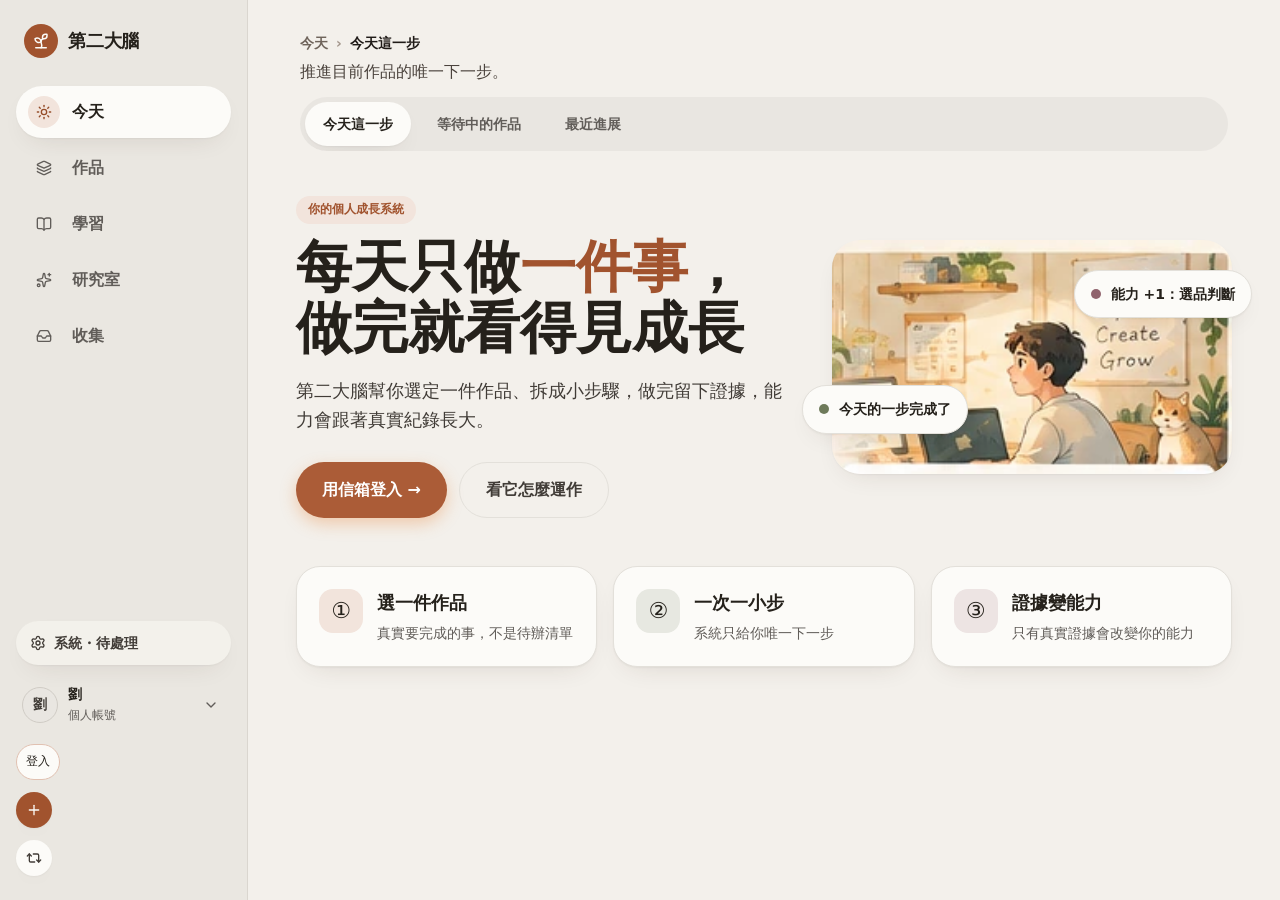
==== commit 4d3831a6: "W1b 全站定案 第1批：頭像選單、系統數字只算失敗待重試、帳號與設定、登入文案、OpenSpec w1b-full-site + ADR-0005" ====
--- a/index.html
+++ b/index.html
@@ -37,8 +37,9 @@
       <div class="nav-tools" aria-label="快速工具">
         <button class="nav-tool nav-capture" id="captureBtn" aria-label="丟進第二大腦"><svg class="i i-sm" aria-hidden="true"><use href="assets/w1b/icons.svg#plus"/></svg></button>
         <button class="nav-tool" id="refreshBtn" aria-label="重新整理"><svg class="i i-sm" aria-hidden="true"><use href="assets/w1b/icons.svg#repeat-2"/></svg></button>
-        <div class="gear-wrap"><button class="nav-tool gear-btn sys-row" id="gearBtn" aria-label="系統" aria-haspopup="menu" aria-expanded="false"><svg class="i i-sm" aria-hidden="true"><use href="assets/w1b/icons.svg#settings"/></svg><span class="sys-t">系統<span class="sys-t2">・待處理</span></span><span class="gear-badge" id="gearBadge" hidden></span></button><div class="gear-menu" id="gearMenu" role="menu" hidden></div></div>
-        <div class="me"><div class="avatar">劉</div><div class="me-t"><b>劉</b><small>個人帳號</small></div></div>
+        <button class="nav-tool gear-btn sys-row" id="gearBtn" aria-label="系統"><svg class="i i-sm" aria-hidden="true"><use href="assets/w1b/icons.svg#settings"/></svg><span class="sys-t">系統<span class="sys-t2">・待處理</span></span><span class="gear-badge" id="gearBadge" hidden></span></button>
+        <details class="me-menu" id="meMenu"><summary class="me" aria-label="帳號選單"><span class="avatar" aria-hidden="true">劉</span><span class="me-t"><b>劉</b><small>個人帳號</small></span><span class="av-badge" id="avBadge" hidden></span><svg class="i i-sm chev" aria-hidden="true"><use href="assets/w1b/icons.svg#chevron-up"/></svg></summary>
+          <div class="gear-menu menu" id="gearMenu" role="menu" aria-label="帳號選單"></div></details>
       </div>
     </aside>
 
--- a/theme-w1b.css
+++ b/theme-w1b.css
@@ -200,7 +200,7 @@
 .td-cover-b{background-image:url(assets/w1b/cover-digital-human-ig-600.webp)!important}
 @media (max-width:760px){
   .sidebar{width:auto}
-  .side-sec,.nav-tools .me,.nav-tools .auth-box,.nav-tools #captureBtn,.nav-tools #refreshBtn{display:none!important}
+  .side-sec,.nav-tools .auth-box,.nav-tools #captureBtn,.nav-tools #refreshBtn{display:none!important}
   .nav-tools{flex-direction:row}
   .gear-btn.sys-row{width:auto!important;height:36px!important}
   .gear-btn .sys-t2{display:none}
@@ -211,3 +211,41 @@
 .w1p-more>summary::after{content:"展開";margin-left:auto;font-size:14px;color:var(--w-or-text);font-weight:700}
 .w1p-more[open]>summary::after{content:"收起"}
 .w1p-more>#projectIaPane{padding:0 16px 16px}
+
+/* ===== W1b 全站定案（第二輪）：頭像下拉選單、系統數字只算失敗待重試 ===== */
+.nav-tools .me-menu{order:2;position:relative}
+.me-menu>summary{list-style:none;cursor:pointer}
+.me-menu>summary::-webkit-details-marker{display:none}
+.me-menu>summary.me{display:flex;align-items:center;gap:10px;border-radius:var(--w-r-pill);padding:6px 12px 6px 6px;position:relative}
+.me-menu>summary.me:hover,.me-menu[open]>summary.me{background:var(--w-card);box-shadow:var(--w-shadow)}
+.me-menu .chev{margin-left:auto;color:var(--w-ink-3)}
+.me-menu:not([open]) .chev{transform:rotate(180deg)}
+.me-menu .me-t b{display:block;font-size:14px}.me-menu .me-t small{display:block;font-size:12px;color:var(--w-ink-3)}
+.me-menu .gear-menu.menu{position:absolute!important;z-index:60;top:auto!important;bottom:calc(100% + 10px)!important;left:0!important;right:auto!important;width:260px;background:var(--w-card);border-radius:var(--w-r-lg);box-shadow:0 22px 48px -18px rgba(37,33,27,.4),0 1px 3px rgba(37,33,27,.08);padding:8px;display:flex!important;flex-direction:column;gap:2px;border:0}
+.me-menu .menu-who,.w1p-account .menu-who{display:flex;align-items:center;gap:12px;padding:10px 12px 14px;margin-bottom:4px;border-bottom:1px solid var(--w-line)}
+.menu-who b{display:block;font-size:16px}.menu-who small{display:block;font-size:12px;color:var(--w-ink-3)}
+.menu-who .avatar{width:36px;height:36px;border-radius:50%;display:grid;place-items:center;background:var(--w-or-soft);color:var(--w-or-text);font-weight:800}
+.me-menu .menu button{font:inherit;background:none;border:0;width:100%;text-align:left;cursor:pointer}
+.me-menu .menu a,.me-menu .menu button{display:flex;align-items:center;gap:12px;padding:10px 12px;border-radius:var(--w-r-sm);font-size:14px;font-weight:700;color:var(--w-ink-2);text-decoration:none}
+.me-menu .menu a:hover,.me-menu .menu button:hover{background:var(--w-card-2);color:var(--w-ink)}
+.me-menu .menu a .i{color:var(--w-ink-3)}
+.me-menu .mcount{margin-left:auto;min-width:24px;height:22px;padding:0 7px;border-radius:11px;background:var(--w-or-soft);color:var(--w-or-text);font-size:12px;line-height:22px;text-align:center}
+.me-menu .menu hr{height:1px;border:0;background:var(--w-line);margin:4px 8px}
+.av-badge{display:none}
+.mini.add{color:var(--w-ink-3);font-weight:700;align-items:center}
+.mini.add:hover{color:var(--w-ink)}
+.w1p-account .acct-bento{grid-template-columns:repeat(2,minmax(0,1fr))}
+.w1p-account .acct-bento>:first-child{grid-row:span 2}
+@media (max-width:760px){
+  #gearBtn{display:none!important}
+  .nav-tools .me-menu{display:block!important}
+  .me-menu>summary.me{padding:0;background:transparent!important;box-shadow:none!important}
+  .me-menu .me-t,.me-menu .chev{display:none}
+  .me-menu .avatar{width:36px;height:36px}
+  .me-menu[open] .avatar{box-shadow:0 0 0 2px var(--w-or)}
+  .av-badge:not([hidden]){display:block;position:absolute;top:-4px;right:-6px;min-width:20px;height:20px;padding:0 6px;border-radius:10px;background:var(--w-btn);color:var(--w-btn-ink);font-size:12px;font-weight:700;line-height:20px;text-align:center}
+  .me-menu .gear-menu.menu{top:calc(100% + 12px)!important;bottom:auto!important;right:0!important;left:auto!important;width:min(300px,calc(100vw - 32px))}
+  .w1p-account .acct-bento{grid-template-columns:1fr}
+}
+.login-sent-art{display:block;width:160px;height:auto;margin:8px auto}
+@media (min-width:761px){.sidebar{position:sticky!important;top:0;height:100vh!important;min-height:100vh;align-self:start;display:flex;flex-direction:column}.sidebar .nav-tools{margin-top:auto}}
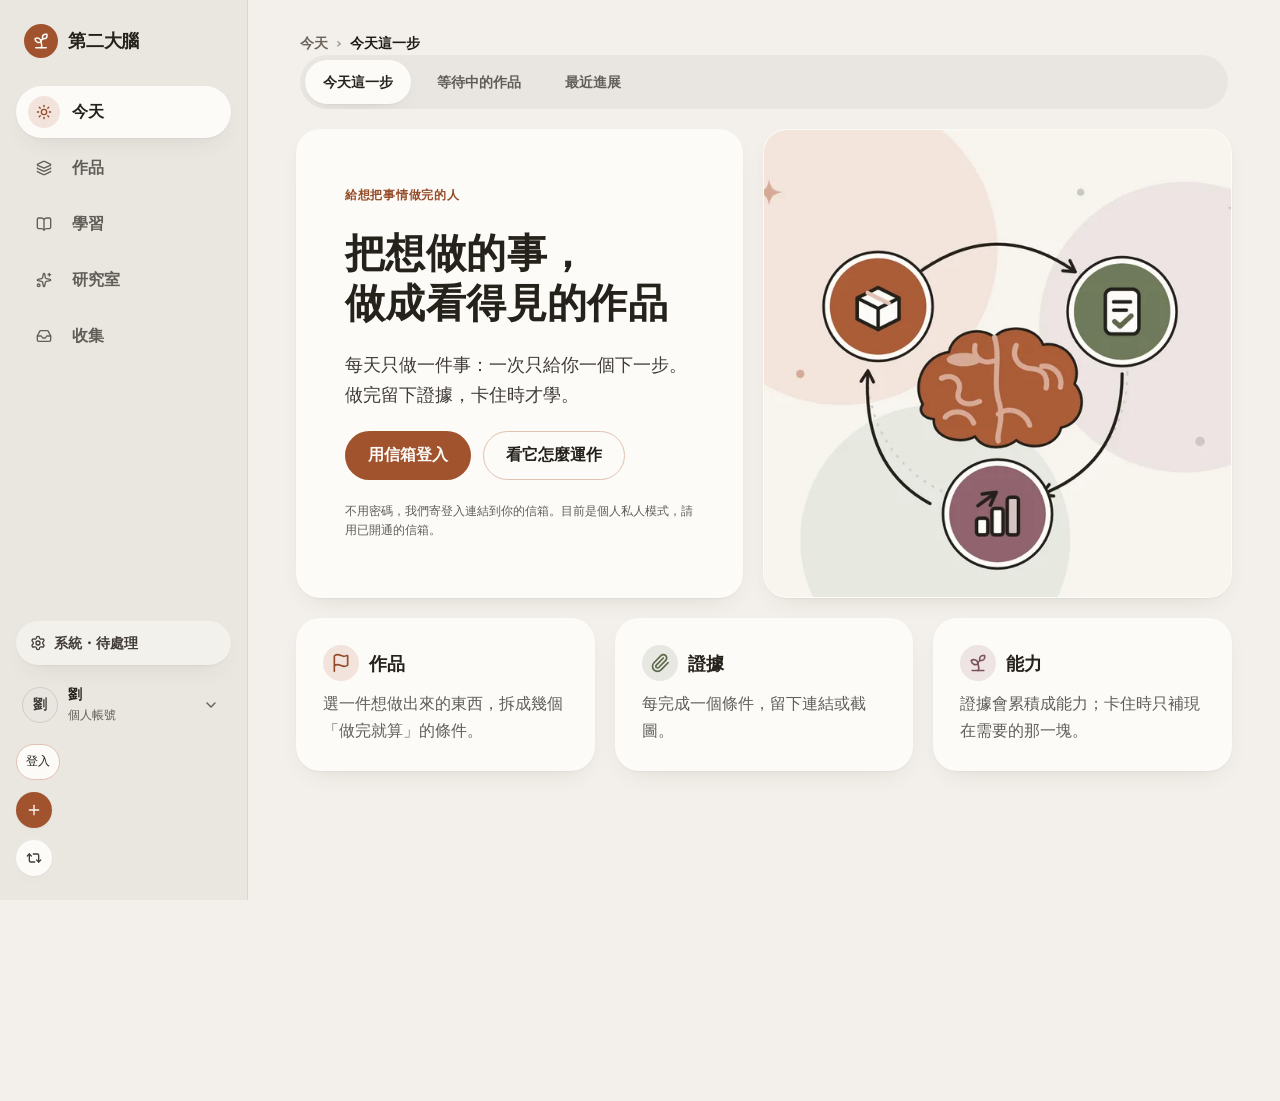
==== commit c66c4e31: "W1b 全站定案 第2批：學習（兩版）、收集（GB 分類）、回顧（週／月）、系統三頁、登出頁、今天空狀態與需要你決定、作品新增按鈕" ====
--- a/index.html
+++ b/index.html
@@ -11,6 +11,7 @@
   <link rel="stylesheet" href="project-kickoff.css?v=artifact-team-kickoff-v1-20261007" />
   <link rel="stylesheet" href="project-milestones.css?v=20261010" />
   <link rel="stylesheet" href="w1b-proto.css?v=w1b2-20261010" />
+  <link rel="stylesheet" href="w1b-proto2.css?v=w1b3-20261011" />
   <link rel="stylesheet" href="theme-w1b.css?v=w1b2-20261010" />
 </head>
 <body>
--- a/w1b-proto2.css
+++ b/w1b-proto2.css
@@ -0,0 +1,446 @@
+.w1p .demo{display:inline-flex;align-items:center;gap:4px;margin-left:10px;padding:1px 10px;border-radius:var(--r-pill);background:var(--s3);color:var(--ink-2);font-size:var(--fs-12);font-weight:700;line-height:20px;vertical-align:middle}
+.w1p .eyebrow .demo{margin-left:6px}
+.w1p .back{display:inline-flex;align-items:center;gap:6px;font-size:var(--fs-14);font-weight:700;color:var(--ink-2);margin-bottom:6px}
+.w1p .back .i{box-sizing:content-box;padding:4px;border-radius:50%;background:var(--s1);box-shadow:var(--soft-shadow)}
+.w1p .head-row .head-act{display:flex;gap:12px;align-items:center;flex-wrap:wrap}
+.w1p .pg-bento{display:grid;gap:20px;grid-template-columns:minmax(0,2fr) minmax(0,1fr)}
+.w1p .tile h2{font-size:var(--fs-24);line-height:1.3}
+.w1p .tile p{color:var(--ink-2)}
+.w1p .tile .muted,.w1p .tile p.muted{color:var(--ink-3)}
+.w1p .wash{background:var(--or-wash)!important}
+.w1p .sub{font-size:var(--fs-16);font-weight:700}
+.w1p .stack{display:flex;flex-direction:column;gap:12px}
+.w1p .row{display:flex;align-items:center;gap:12px}
+.w1p .row>.grow{flex:1;min-width:0;overflow-wrap:anywhere}
+.w1p .icirc{width:36px;height:36px;flex:none;border-radius:50%;display:grid;place-items:center;background:var(--s2);color:var(--ink-2)}
+.w1p .icirc.or{background:var(--or-soft);color:var(--or-text)}
+.w1p .icirc.vi{background:var(--vi-soft);color:var(--vi-text)}
+.w1p .icirc.te{background:var(--te-soft);color:var(--te-text)}
+.w1p .icirc.mute{background:var(--s3);color:var(--ink-2)}
+.w1p .icirc.lg{width:48px;height:48px}
+.w1p .wash .icirc{background:var(--s1)}
+.w1p .btn-wide{width:100%}
+.w1p .btn[disabled]{background:var(--s3);color:var(--ink-3);border-color:transparent;cursor:not-allowed}
+.w1p .btn-quiet{background:var(--s3);color:var(--ink);border-color:transparent}
+.w1p .sep{height:1px;background:var(--line);border:0;margin:0}
+.w1p .note{display:flex;gap:10px;align-items:flex-start;font-size:var(--fs-14);color:var(--ink-2);padding:12px 16px;border-radius:var(--r-md);background:var(--s2)}
+.w1p .note .i{flex:none;margin-top:3px;color:var(--ink-3)}
+.w1p .wash .note{background:var(--s1)}
+.w1p a.avatar,.w1p a.me{color:inherit}
+.w1p .subnav{display:inline-flex;gap:4px;padding:4px;border-radius:var(--r-pill);background:var(--s3)}
+.w1p .subnav a{display:inline-flex;align-items:center;gap:6px;padding:7px 16px;border-radius:var(--r-pill);font-size:var(--fs-14);font-weight:700;color:var(--ink-2);white-space:nowrap}
+.w1p .subnav a.on{background:var(--s1);color:var(--ink);box-shadow:var(--soft-shadow)}
+.w1p .subnav em{font-style:normal;font-family:var(--font-num);font-size:var(--fs-12);padding:0 7px;border-radius:10px;background:var(--or-soft);color:var(--or-text);line-height:20px}
+.w1p .tagbar{display:flex;gap:8px;flex-wrap:wrap}
+.w1p .tag{display:inline-flex;align-items:center;gap:6px;padding:6px 14px;border-radius:var(--r-pill);background:var(--s1);box-shadow:var(--soft-shadow);font-size:var(--fs-14);font-weight:700;color:var(--ink-2);white-space:nowrap}
+.w1p .tag.on{background:var(--ink);color:var(--s1)}
+.w1p .tag em{font-style:normal;font-family:var(--font-num);color:inherit;opacity:1}
+.w1p .tag:not(.on) em{color:var(--ink-3)}
+.w1p .ttag{display:inline-flex;padding:1px 10px;border-radius:var(--r-pill);background:var(--s3);color:var(--ink-2);font-size:var(--fs-12);font-weight:700;line-height:20px;white-space:nowrap}
+.w1p .field{display:flex;flex-direction:column;gap:6px}
+.w1p .field>label,.w1p .field>.flabel{font-size:var(--fs-14);font-weight:700;color:var(--ink)}
+.w1p .field small,.w1p .hint{font-size:var(--fs-12);color:var(--ink-3)}
+.w1p .input,.w1p .textarea{width:100%;font:inherit;font-size:var(--fs-16);color:var(--ink);background:var(--s1);border:1.5px solid var(--line-2);border-radius:var(--r-md);padding:11px 16px;min-height:48px}
+.w1p .input::placeholder,.w1p .textarea::placeholder{color:var(--ink-3)}
+.w1p .input:focus,.w1p .textarea:focus{outline:2px solid var(--btn);outline-offset:1px;border-color:var(--btn)}
+.w1p .textarea{min-height:110px;resize:vertical;line-height:1.6}
+.w1p .input-ic{position:relative}
+.w1p .input-ic .i{position:absolute;left:16px;top:50%;transform:translateY(-50%);color:var(--ink-3)}
+.w1p .input-ic .input{padding-left:46px}
+.w1p .capture{display:flex;gap:10px;align-items:center}
+.w1p .capture .input-ic{flex:1}
+.w1p .choice{display:grid;grid-template-columns:repeat(3,minmax(0,1fr));gap:10px}
+.w1p .choice label{display:flex;flex-direction:column;gap:4px;padding:14px 16px;border-radius:var(--r-md);background:var(--s2);cursor:pointer;font-weight:700;border:1.5px solid transparent}
+.w1p .choice label small{font-weight:400;color:var(--ink-3)}
+.w1p .choice label .i{box-sizing:content-box;padding:6px;border-radius:50%;background:var(--s1);color:var(--ink-2);margin-bottom:4px}
+.w1p .choice label span{display:flex;flex-direction:column}
+.w1p .choice input{position:absolute;opacity:0;pointer-events:none}
+.w1p .choice input:checked+label{background:var(--or-soft);border-color:var(--or)}
+.w1p .choice input:checked+label .i{color:var(--or-text)}
+.w1p .drop{display:flex;align-items:center;gap:14px;padding:18px;border-radius:var(--r-md);border:1.5px dashed var(--line-2);background:var(--s2);color:var(--ink-2);font-size:var(--fs-14)}
+.w1p .drop b{color:var(--ink)}
+.w1p .check{display:flex;gap:10px;align-items:flex-start;font-size:var(--fs-14);color:var(--ink-2);cursor:pointer}
+.w1p .check input{appearance:none;width:20px;height:20px;flex:none;margin:2px 0 0;border-radius:6px;border:1.5px solid var(--ink-3);background:var(--s1);display:grid;place-items:center}
+.w1p .check input:checked{background:var(--btn);border-color:var(--btn)}
+.w1p .check input:checked::after{content:"";width:10px;height:6px;border:2px solid var(--btn-ink);border-top:0;border-right:0;transform:translateY(-1px) rotate(-45deg)}
+.w1p .toggle{appearance:none;width:44px;height:26px;flex:none;border-radius:13px;background:var(--s3);box-shadow:inset 0 0 0 1.5px var(--ink-3);position:relative;cursor:pointer;margin:0}
+.w1p .toggle::after{content:"";position:absolute;top:3px;left:3px;width:20px;height:20px;border-radius:50%;background:var(--s1);box-shadow:0 1px 2px rgba(37,33,27,.2)}
+.w1p .toggle:checked{background:var(--btn);box-shadow:none}
+.w1p .toggle:checked::after{left:21px}
+.w1p .set-row{display:flex;align-items:center;gap:16px;padding:14px 0;border-top:1px solid var(--line)}
+.w1p .set-row:first-of-type{border-top:0;padding-top:4px}
+.w1p .set-row .grow{flex:1;min-width:0}
+.w1p .set-row b{display:block;font-size:var(--fs-16)}
+.w1p .set-row small{display:block;font-size:var(--fs-14);color:var(--ink-3)}
+.w1p .select{display:inline-flex;align-items:center;gap:8px;padding:8px 14px;border-radius:var(--r-pill);background:var(--s2);font-size:var(--fs-14);font-weight:700;white-space:nowrap}
+.w1p .tl{display:flex;flex-direction:column}
+.w1p .tl li{display:grid;grid-template-columns:36px minmax(0,1fr) auto;gap:12px;align-items:start;padding:10px 0;position:relative}
+.w1p .tl li::before{content:"";position:absolute;left:17px;top:48px;bottom:-8px;width:2px;background:var(--line)}
+.w1p .tl li:last-child::before{display:none}
+.w1p .tl li b{display:block;font-size:var(--fs-16);line-height:1.45}
+.w1p .tl li .muted{font-size:var(--fs-14)}
+.w1p .tl time{font-size:var(--fs-12);font-weight:700;color:var(--ink-3);white-space:nowrap;padding-top:4px}
+.w1p .day{font-size:var(--fs-14);font-weight:700;color:var(--ink);padding:14px 0 2px;display:flex;align-items:center;gap:8px}
+.w1p .day:first-child{padding-top:0}
+.w1p .day small{color:var(--ink-3);font-weight:700}
+.w1p .rows{display:flex;flex-direction:column;gap:8px}
+.w1p .rowi{display:flex;align-items:center;gap:14px;padding:14px 16px;border-radius:var(--r-md);background:var(--s2)}
+.w1p .rowi .grow{flex:1;min-width:0}
+.w1p .rowi b{display:block;font-size:var(--fs-16);line-height:1.45}
+.w1p .rowi small{display:block;font-size:var(--fs-14);color:var(--ink-3);line-height:1.5}
+.w1p .rowi.hi{background:var(--or-soft)}
+.w1p .grp{font-size:var(--fs-14);font-weight:700;color:var(--ink);display:flex;align-items:center;gap:8px;margin-top:6px}
+.w1p .grp .ttag{background:var(--s3)}
+.w1p .conds{display:flex;flex-direction:column;gap:6px;counter-reset:c}
+.w1p .cond{display:grid;grid-template-columns:30px minmax(0,1fr) auto;gap:12px;align-items:center;padding:12px 14px;border-radius:var(--r-md);background:var(--s2)}
+.w1p .cond .i{box-sizing:content-box;padding:5px;border-radius:50%;background:var(--s1)}
+.w1p .cond b{display:block;font-size:var(--fs-16);line-height:1.45;color:var(--ink-2)}
+.w1p .cond small{display:block;font-size:var(--fs-12);color:var(--ink-3)}
+.w1p .cond.done .i{color:var(--ok);background:var(--ok-soft)}
+.w1p .cond.now{background:var(--or-soft)}
+.w1p .cond.now b{color:var(--ink)}
+.w1p .cond.now .i{color:var(--or-text)}
+.w1p .cond.todo .i{color:var(--ink-3)}
+.w1p .cond .st{font-size:var(--fs-12);font-weight:700;white-space:nowrap}
+.w1p .skill{display:grid;grid-template-columns:minmax(0,1fr) 120px auto;gap:14px;align-items:center;padding:10px 0;border-top:1px solid var(--line)}
+.w1p .skill:first-child{border-top:0}
+.w1p .skill b{display:block;font-size:var(--fs-16)}
+.w1p .skill small{display:block;font-size:var(--fs-12);color:var(--ink-3)}
+.w1p .lv{display:grid;grid-template-columns:repeat(5,1fr);gap:4px}
+.w1p .lv i{height:8px;border-radius:4px;background:var(--s3)}
+.w1p .lv i.on{background:var(--te)}
+.w1p .lv i.new{background:var(--te-line);box-shadow:0 0 0 1.5px var(--te) inset}
+.w1p .lvn{font-family:var(--font-num);font-size:var(--fs-14);font-weight:700;color:var(--te-text);white-space:nowrap}
+.w1p details.book{border-radius:var(--r-md);background:var(--s2)}
+.w1p details.book>summary{display:flex;align-items:center;gap:12px;padding:14px 16px;font-weight:700}
+.w1p details.book>summary .grow{flex:1}
+.w1p details.book>summary small{font-weight:400;color:var(--ink-3);font-size:var(--fs-14)}
+.w1p details.book .book-body{padding:0 16px 16px 64px;color:var(--ink-2);font-size:var(--fs-16)}
+.w1p details.book .book-body ol{list-style:decimal;padding-left:20px;display:flex;flex-direction:column;gap:4px}
+.w1p .rel{display:flex;flex-wrap:wrap;gap:8px;margin-top:10px;align-items:center;font-size:var(--fs-14);color:var(--ink-3)}
+.w1p .steps{display:flex;flex-direction:column;gap:8px;counter-reset:s}
+.w1p .steps li{display:flex;gap:12px;align-items:flex-start;font-size:var(--fs-16);color:var(--ink-2)}
+.w1p .steps li::before{counter-increment:s;content:counter(s);width:26px;height:26px;flex:none;border-radius:50%;background:var(--s1);color:var(--or-text);font-family:var(--font-num);font-weight:700;font-size:var(--fs-14);display:grid;place-items:center}
+.w1p .items{display:grid;grid-template-columns:repeat(3,minmax(0,1fr));gap:20px;align-items:start}
+.w1p .item{display:flex;flex-direction:column;gap:10px;padding:20px}
+.w1p .item h3{font-size:var(--fs-16);line-height:1.45}
+.w1p .item p{font-size:var(--fs-14);color:var(--ink-2)}
+.w1p .item .meta{display:flex;align-items:center;gap:8px;flex-wrap:wrap;font-size:var(--fs-12);color:var(--ink-3);font-weight:700}
+.w1p .item .src{display:flex;align-items:center;gap:8px;font-size:var(--fs-12);font-weight:700;color:var(--ink-3)}
+.w1p .item .thumb{border-radius:var(--r-md);overflow:hidden;aspect-ratio:16/9}
+.w1p .item .thumb img{width:100%;height:100%;object-fit:cover}
+.w1p .item-foot{display:flex;align-items:center;justify-content:space-between;gap:8px;margin-top:2px}
+.w1p .item.unsorted{outline:1.5px dashed var(--line-2);outline-offset:-1.5px;box-shadow:none;background:var(--s2)}
+.w1p .week{display:grid;grid-template-columns:repeat(7,minmax(0,1fr));gap:10px}
+.w1p .wd{display:flex;flex-direction:column;align-items:center;gap:8px;padding:14px 6px;border-radius:var(--r-md);background:var(--s2)}
+.w1p .wd b{font-size:var(--fs-14)}
+.w1p .wd small{font-size:var(--fs-12);color:var(--ink-3);font-weight:700}
+.w1p .wd .pips{display:flex;gap:4px;min-height:10px}
+.w1p .wd .pips i{width:10px;height:10px;border-radius:50%}
+.w1p .pips .po{background:var(--or)}
+.w1p .pips .pt{background:var(--te)}
+.w1p .pips .pv{background:var(--vi)}
+.w1p .wd.today{background:var(--or-soft)}
+.w1p .wd.future{background:transparent;outline:1.5px dashed var(--line-2);outline-offset:-1.5px}
+.w1p .legend{display:flex;gap:16px;flex-wrap:wrap;font-size:var(--fs-12);color:var(--ink-2);font-weight:700}
+.w1p .legend span{display:inline-flex;align-items:center;gap:6px}
+.w1p .legend i{width:10px;height:10px;border-radius:50%}
+.w1p .sd{width:10px;height:10px;border-radius:50%;flex:none;display:inline-block}
+.w1p .sd.ok{background:var(--te)}
+.w1p .sd.warn{background:var(--or)}
+.w1p .sd.idle{background:var(--line-2)}
+.w1p .role{display:flex;flex-direction:column;gap:14px}
+.w1p .role .kv2{display:grid;grid-template-columns:repeat(3,minmax(0,1fr));gap:8px}
+.w1p .kv2 div{padding:10px 12px;border-radius:var(--r-md);background:var(--s2)}
+.w1p .kv2 dt{font-size:var(--fs-12);color:var(--ink-3);font-weight:700}
+.w1p .kv2 dd{margin:0;font-family:var(--font-num);font-weight:700;font-size:var(--fs-18)}
+.w1p .kv2 dd small{font-family:var(--font);font-size:var(--fs-12);color:var(--ink-3)}
+.w1p .pbar{height:8px;border-radius:4px;background:var(--s3);overflow:hidden}
+.w1p .pbar span{display:block;height:100%;width:calc(var(--p)*1%);background:var(--te);border-radius:4px}
+.w1p .pbar.or span{background:var(--or)}
+.w1p .health{display:flex;gap:20px;align-items:center}
+.w1p .health h2{font-size:var(--fs-24)}
+.w1p .stats{display:grid;grid-template-columns:repeat(4,minmax(0,1fr));gap:10px}
+.w1p .stats div{padding:14px 16px;border-radius:var(--r-md);background:var(--s1)}
+.w1p .stats b{display:block;font-family:var(--font-num);font-size:var(--fs-24);line-height:1.2}
+.w1p .stats span{font-size:var(--fs-12);font-weight:700;color:var(--ink-3)}
+.w1p .ver b{font-family:var(--font-num)}
+.w1p .scrim{position:fixed;inset:0;z-index:30;background:rgba(37,33,27,.42);display:flex;align-items:flex-start;justify-content:center;padding:160px 16px 16px}
+.w1p .dialog{width:min(520px,100%);background:var(--s1);border-radius:var(--r-xl);box-shadow:0 24px 60px -20px rgba(37,33,27,.45);padding:32px;display:flex;flex-direction:column;gap:18px}
+.w1p .dialog h2{font-size:var(--fs-24);line-height:1.35}
+.w1p .dialog .work{display:flex;gap:14px;align-items:center;padding:12px;border-radius:var(--r-md);background:var(--or-wash)}
+.w1p .dialog .work img{width:96px;border-radius:10px;aspect-ratio:16/9;object-fit:cover}
+.w1p .dialog ul{display:flex;flex-direction:column;gap:10px}
+.w1p .dialog li{display:flex;gap:10px;align-items:flex-start;color:var(--ink-2)}
+.w1p .dialog li .i{flex:none;margin-top:4px;color:var(--te-text)}
+.w1p .dialog .actions{justify-content:flex-end}
+.w1p .pick{display:flex;flex-direction:column;gap:18px;padding:24px}
+.w1p .pick .cover{border-radius:var(--r-md)}
+.w1p .pick .cover{border:0}
+.w1p .pick .facts dd{font-size:var(--fs-16)}
+.w1p .pick.vi .facts dt .i{background:var(--vi-soft);color:var(--vi-text)}
+.w1p .pick-note{grid-column:1/-1;display:flex;align-items:center;justify-content:center;gap:8px;color:var(--ink-2);font-size:var(--fs-14);font-weight:700}
+.w1p .pick-note .i{color:var(--te-text)}
+.w1p .empty{align-items:center;text-align:center;padding:48px 32px;gap:14px}
+.w1p .empty img{width:min(320px,80%)}
+.w1p .empty h2{font-size:var(--fs-28)}
+.w1p .empty p{max-width:30em;color:var(--ink-2)}
+.w1p .ways{display:grid;grid-template-columns:repeat(3,minmax(0,1fr));gap:20px}
+.w1p .way{display:flex;flex-direction:column;gap:10px}
+.w1p .way h3{font-size:var(--fs-16)}
+.w1p .way p{font-size:var(--fs-14)}
+.w1p{display:block;min-height:100vh}
+.w1p .auth-top{display:flex;align-items:center;justify-content:space-between;padding:20px 48px;max-width:1280px;margin:0 auto}
+.w1p .auth-main{max-width:1280px;margin:0 auto;padding:12px 48px 64px}
+.w1p .notice{display:flex;align-items:center;gap:10px;padding:12px 18px;border-radius:var(--r-pill);background:var(--te-soft);color:var(--te-text);font-size:var(--fs-14);font-weight:700;width:fit-content;margin-bottom:20px}
+.w1p .welcome{display:grid;grid-template-columns:minmax(0,1fr) minmax(0,1.05fr);gap:20px}
+.w1p .w-hero{padding:56px 48px;justify-content:center;gap:22px}
+.w1p .w-hero h1{font-size:40px;line-height:1.25;letter-spacing:.01em}
+.w1p .w-hero .lead{font-size:var(--fs-18)}
+.w1p .w-art{padding:0;overflow:hidden}
+.w1p .w-art img{width:100%;height:100%;object-fit:cover}
+.w1p .loop{grid-column:1/-1;display:grid;grid-template-columns:repeat(3,minmax(0,1fr));gap:20px}
+.w1p .loop .tile{gap:10px}
+.w1p .loop h3{font-size:var(--fs-18);display:flex;align-items:center;gap:10px}
+.w1p .loop .n{font-family:var(--font-num);font-size:var(--fs-14);color:var(--ink-3);font-weight:700}
+.w1p .authgrid{display:grid;grid-template-columns:minmax(0,1fr) minmax(0,1fr);gap:20px;max-width:1040px;margin:24px auto 0}
+.w1p .auth-art{align-items:center;justify-content:center;padding:40px;text-align:center;gap:16px}
+.w1p .auth-art img{width:min(420px,100%)}
+.w1p .auth-art p{color:var(--ink-2)}
+.w1p .auth-form{padding:48px;gap:22px;justify-content:center}
+.w1p .auth-form h1{font-size:var(--fs-32)}
+.w1p .or-line{display:flex;align-items:center;gap:12px;color:var(--ink-3);font-size:var(--fs-12);font-weight:700}
+.w1p .or-line::before,.w1p .or-line::after{content:"";flex:1;height:1px;background:var(--line-2)}
+.w1p .mailbox{display:flex;align-items:center;gap:12px;padding:14px 16px;border-radius:var(--r-md);background:var(--s2);font-weight:700}
+@media (max-width:760px){.w1p .pg-bento{display:flex;flex-direction:column;gap:14px}
+.w1p .tile h2{font-size:var(--fs-20)}
+.w1p .head-row{flex-direction:column;align-items:stretch;gap:14px}
+.w1p .head-row .head-act .btn{flex:1}
+.w1p .subnav{display:flex;overflow-x:auto;scrollbar-width:none;width:100%}
+.w1p .subnav a{flex:1;justify-content:center;padding:7px 10px}
+.w1p .tagbar{flex-wrap:nowrap;overflow-x:auto;scrollbar-width:none;margin:0 -16px;padding:4px 16px 8px}
+.w1p .items{grid-template-columns:1fr;gap:14px}
+.w1p .choice{grid-template-columns:1fr}
+.w1p .choice label{flex-direction:row;align-items:center;gap:12px}
+.w1p .choice label .i{margin:0}
+.w1p .choice label span{display:flex;flex-direction:column}
+.w1p .capture{flex-direction:column;align-items:stretch}
+.w1p .skill{grid-template-columns:minmax(0,1fr) 64px 52px;gap:10px}
+.w1p .skill .lvn{justify-self:end}
+.w1p details.book .book-body{padding:0 16px 16px 16px}
+.w1p .week{gap:4px}
+.w1p .wd{padding:10px 2px;gap:6px}
+.w1p .wd .pips{flex-direction:column;align-items:center;gap:3px}
+.w1p .stats{grid-template-columns:1fr 1fr}
+.w1p .role .kv2{grid-template-columns:repeat(3,minmax(0,1fr))}
+.w1p .kv2 div{padding:8px 10px}
+.w1p .health{flex-direction:column;align-items:flex-start;gap:12px}
+.w1p .tl li{grid-template-columns:36px minmax(0,1fr)}
+.w1p .tl time{grid-column:2;padding-top:0;margin-top:-6px}
+.w1p .rowi{flex-wrap:wrap}
+.w1p .rowi .grow{flex:1 1 calc(100% - 64px)}
+.w1p .rowi>.btn,.w1p .rowi>.link{margin-left:50px}
+.w1p .pick .facts{grid-template-columns:1fr 1fr}
+.w1p .scrim{padding-top:96px;align-items:flex-start}
+.w1p .dialog{padding:24px 20px}
+.w1p .dialog .actions{flex-direction:column-reverse}
+.w1p .dialog .actions .btn{width:100%}
+.w1p .ways{grid-template-columns:1fr;gap:14px}
+.w1p .empty{padding:32px 20px}
+.w1p .empty h2{font-size:var(--fs-24)}
+.w1p .auth-top{padding:14px 16px;background:var(--mbar);border-bottom:1px solid var(--mbar-line)}
+.w1p .auth-main{padding:20px 16px 40px}
+.w1p .welcome{grid-template-columns:1fr;gap:14px}
+.w1p .w-hero{padding:28px 22px;order:2}
+.w1p .w-art{order:1}
+.w1p .w-hero h1{font-size:var(--fs-28)}
+.w1p .w-hero .lead{font-size:var(--fs-16)}
+.w1p .w-hero .btn{width:100%}
+.w1p .loop{grid-template-columns:1fr;gap:14px;order:3}
+.w1p .authgrid{grid-template-columns:1fr;gap:14px;margin-top:4px}
+.w1p .auth-art{padding:24px 20px;order:2}
+.w1p .auth-art img{width:220px}
+.w1p .auth-form{padding:28px 22px;order:1}
+.w1p .auth-form h1{font-size:var(--fs-28)}
+.w1p .auth-form .btn{width:100%}
+.w1p .notice{width:auto;border-radius:var(--r-md)}
+}
+.w1p .decide{margin-bottom:24px;gap:12px;padding:20px 24px}
+.w1p .decide .tile-title{display:flex;align-items:center;gap:8px}
+.w1p .dc-list{display:grid;grid-template-columns:repeat(3,minmax(0,1fr));gap:10px}
+.w1p .dc-list.n2{grid-template-columns:repeat(2,minmax(0,1fr))}
+.w1p .dc-list .rowi{padding:12px 14px;gap:12px}
+.w1p .dc-list .rowi b{font-size:var(--fs-14)}
+.w1p .dc-list .rowi small{font-size:var(--fs-12)}
+.w1p .trial-banner{display:flex;align-items:center;gap:18px;padding:20px 24px;margin-bottom:16px;border-radius:var(--r-lg);background:var(--or-soft);box-shadow:var(--soft-shadow)}
+.w1p .trial-banner .grow{flex:1;min-width:0}
+.w1p .trial-banner b{display:block;font-size:var(--fs-18);color:var(--ink)}
+.w1p .trial-banner p{font-size:var(--fs-14);color:var(--ink-2);margin-top:2px}
+.w1p .trial-banner .icirc{background:var(--s1)}
+.w1p .share-url{display:flex;gap:8px;align-items:center}
+.w1p .share-url .input-ic{flex:1;min-width:0}
+.w1p .share-url .input{font-size:var(--fs-14);min-height:44px}
+.w1p .hist-cols{display:grid;grid-template-columns:1fr 1fr;gap:8px 32px}
+.w1p .er-main{grid-area:form;display:flex;flex-direction:column;gap:20px;min-width:0}
+.w1p .er-verdict{padding:32px;gap:20px}
+.w1p .verdict{display:flex;gap:16px;align-items:center}
+.w1p .icirc.ok{background:var(--ok-soft);color:var(--ok)}
+.w1p .card-current .icirc.ok{background:var(--s1)}
+.w1p .vchecks{display:flex;flex-direction:column;gap:8px}
+.w1p .vchecks li{display:grid;grid-template-columns:24px minmax(0,1fr) auto;gap:12px;align-items:center;padding:12px 16px;border-radius:var(--r-md);background:var(--s1)}
+.w1p .vchecks li>.i{color:var(--ok)}
+.w1p .vchecks b{display:block;font-size:var(--fs-16)}
+.w1p .vchecks small{display:block;font-size:var(--fs-12);color:var(--ink-3);overflow-wrap:anywhere}
+.w1p .vchecks .st{font-size:var(--fs-12);font-weight:700;color:var(--ok)}
+.w1p .card-current .note{background:var(--s1)}
+.w1p .er-shot{display:flex;gap:16px;align-items:flex-start;padding:12px;border-radius:var(--r-md);background:var(--s2)}
+.w1p .er-shot img{width:180px;border-radius:10px;aspect-ratio:16/9;object-fit:cover;flex:none}
+.w1p .er-shot b{display:block}
+.w1p .er-shot small{display:block}
+.w1p .er-shot p{margin-top:6px}
+.w1p .dconds{display:flex;flex-direction:column;gap:8px}
+.w1p .dcond{display:grid;grid-template-columns:28px minmax(0,1fr);gap:12px;align-items:center;padding:10px 10px 10px 14px;border-radius:var(--r-md);background:var(--s2)}
+.w1p .dcond.edited{background:var(--or-soft)}
+.w1p .dn{width:28px;height:28px;border-radius:50%;background:var(--s1);display:grid;place-items:center;font-weight:700;font-size:var(--fs-14);color:var(--or-text)}
+.w1p .dc-f{display:flex;align-items:center;gap:10px;flex-wrap:wrap;min-width:0}
+.w1p .dc-f .input{flex:1 1 260px;min-height:44px;font-size:var(--fs-16);padding:8px 14px;width:auto;min-width:0}
+.w1p .dc-ev{display:inline-flex;align-items:center;gap:6px;padding:6px 12px;border-radius:var(--r-pill);background:var(--s1);font-size:var(--fs-14);font-weight:700;color:var(--ink-2);white-space:nowrap}
+.w1p .dc-ev .i{color:var(--ink-3)}
+.w1p .dc-del{padding:6px 10px;color:var(--ink-3);margin-left:auto}
+.w1p button.drop{font:inherit;font-size:var(--fs-14);cursor:pointer;width:100%;text-align:left}
+.w1p .wn-sum{display:flex;flex-direction:column;gap:12px}
+.w1p .wn-sum div{padding:12px 16px;border-radius:var(--r-md);background:var(--s1)}
+.w1p .wn-sum dt{font-size:var(--fs-12);font-weight:700;color:var(--ink-3)}
+.w1p .wn-sum dd{margin:0;font-weight:700}
+.w1p .sk-sum{display:grid;grid-template-columns:auto minmax(0,1fr) auto;gap:16px;align-items:center;padding:14px 16px;border-radius:var(--r-md);background:var(--s2)}
+.w1p .sk-sum b{display:block;font-family:var(--font-num);font-size:var(--fs-24);line-height:1.2}
+.w1p .sk-sum b small{font-family:var(--font);font-size:var(--fs-14);color:var(--ink-3)}
+.w1p .sk-sum>div:first-child span{display:block}
+.w1p .skill.next b{color:var(--or-text)}
+.w1p .tag.gb .i{color:var(--or-text)}
+.w1p .tag.gb.on .i{color:inherit}
+.w1p .ttag.gb{background:var(--or-soft);color:var(--or-text)}
+.w1p .gb-note{display:flex;gap:10px;align-items:flex-start;font-size:var(--fs-14);color:var(--ink-2);margin-top:-8px}
+.w1p .gb-note .i{flex:none;margin-top:4px;color:var(--or-text)}
+.w1p .gb-note b{color:var(--or-text)}
+.w1p .co-foot{display:grid;grid-template-columns:1fr 1fr;gap:20px}
+.w1p .co-foot .tile{justify-content:space-between}
+.w1p .item .chip .i{margin-left:-2px}
+.w1p .period{display:flex;align-items:center;gap:12px;flex-wrap:wrap}
+.w1p .stepper{display:flex;align-items:center;gap:8px;font-size:var(--fs-14);font-weight:700;color:var(--ink)}
+.w1p .stepper .btn{min-height:36px;width:36px;padding:0}
+.w1p .tl.rec li{padding:8px 0}
+.w1p .st-trial{gap:18px}
+.w1p .st-trial h2{font-size:var(--fs-24)}
+.w1p .trial-rules{display:grid;grid-template-columns:repeat(3,minmax(0,1fr));gap:12px}
+.w1p .trial-rules li{display:flex;gap:12px;align-items:flex-start;padding:14px 16px;border-radius:var(--r-md);background:var(--s1)}
+.w1p .trial-rules b{display:block}
+.w1p .trial-rules small{display:block;font-size:var(--fs-14);color:var(--ink-2);line-height:1.55}
+.w1p .trial-rules .icirc.te{background:var(--te-soft)}
+.w1p .trial-rules .icirc.or{background:var(--or-soft)}
+@media (max-width:1100px){.w1p .dc-list{grid-template-columns:1fr}
+.w1p .dc-list.n2{grid-template-columns:1fr}
+}
+@media (max-width:760px){.w1p .decide{padding:18px;margin-bottom:20px}
+.w1p .dc-list,.w1p .dc-list.n2{grid-template-columns:1fr}
+.w1p .dc-list .rowi>.btn{margin-left:auto}
+.w1p .trial-banner{flex-direction:column;align-items:flex-start;padding:18px}
+.w1p .trial-banner .btn{width:100%}
+.w1p .hist-cols{grid-template-columns:1fr}
+.w1p .share-url{flex-wrap:wrap}
+.w1p .share-url .btn{width:100%}
+.w1p .er-verdict{padding:22px 18px}
+.w1p .er-shot{flex-direction:column}
+.w1p .er-shot img{width:100%}
+.w1p .vchecks li{grid-template-columns:24px minmax(0,1fr)}
+.w1p .vchecks .st{grid-column:2}
+.w1p .dcond{align-items:start}
+.w1p .dc-f .input{flex-basis:100%}
+.w1p .sk-sum{grid-template-columns:1fr}
+.w1p .co-foot{grid-template-columns:1fr;gap:14px}
+.w1p .period{width:100%;justify-content:space-between}
+.w1p .trial-rules{grid-template-columns:1fr}
+.w1p .st-trial .row{flex-wrap:wrap}
+.w1p .st-trial .row .btn{width:100%}
+}
+@media (max-width:760px){.w1p .pg-works .head-row .head-act{flex-direction:column;align-items:stretch;width:100%;gap:10px}
+.w1p .pg-works .head-row .head-act .filter{margin-top:12px}
+.w1p .pg-works .head-row .head-act .btn{width:100%}
+}
+.w1p .pick-bento{grid-template-columns:1fr 1fr}
+.w1p .empty-bento{grid-template-columns:1fr}
+.w1p .wd-bento{grid-template-areas:"hero meta" "conds evid" "conds hist"}
+.w1p .wd-hero{grid-area:hero;flex-direction:row;gap:24px;align-items:stretch}
+.w1p .wd-hero .cover{flex:0 0 42%;aspect-ratio:auto;border:0}
+.w1p .wd-hero .cover img{object-position:22% 50%}
+.w1p .wd-body{flex:1;display:flex;flex-direction:column;gap:18px;justify-content:center;min-width:0}
+.w1p .wd-meta{grid-area:meta}
+.w1p .wd-conds{grid-area:conds}
+.w1p .wd-evid{grid-area:evid}
+.w1p .wd-hist{grid-area:hist}
+.w1p .ev-bento{grid-template-areas:"form side";align-items:start}
+.w1p .ev-side,.w1p .rv-side{grid-area:side;display:flex;flex-direction:column;gap:20px}
+.w1p .ev-form{grid-area:form;gap:22px;padding:32px}
+.w1p .ev-req{grid-area:req}
+.w1p .ev-next{grid-area:next}
+.w1p .le-bento{grid-template-areas:"prac why" "prac queue" "skills change" "book book"}
+.w1p .le-prac{grid-area:prac;padding:36px;gap:20px}
+.w1p .le-why{grid-area:why}
+.w1p .le-queue{grid-area:queue}
+.w1p .le-skills{grid-area:skills}
+.w1p .le-change{grid-area:change}
+.w1p .le-book{grid-area:book}
+.w1p .le-book{display:grid;grid-template-columns:repeat(3,minmax(0,1fr));align-items:start}
+.w1p .le-book .tile-head{grid-column:1/-1}
+.w1p .le-book details[open]{grid-row:span 1}
+.w1p .co-wrap{display:flex;flex-direction:column;gap:20px}
+.w1p .co-cap{gap:10px}
+.w1p .rv-bento{grid-template-columns:repeat(4,minmax(0,1fr));grid-template-areas:"r1 r2 r3 r4" "week week week week" "tl tl tl side";align-items:start}
+.w1p .r1{grid-area:r1}
+.w1p .r2{grid-area:r2}
+.w1p .r3{grid-area:r3}
+.w1p .r4{grid-area:r4}
+.w1p .rv-week{grid-area:week}
+.w1p .rv-tl{grid-area:tl}
+.w1p .rv-bento>.kpi,.w1p .rv-week{align-self:stretch}
+.w1p .rv0-bento{grid-template-columns:1fr}
+.w1p .sp-bento{align-items:start}
+.w1p .sp-list{gap:12px}
+.w1p .st-bento{grid-template-columns:repeat(2,minmax(0,1fr)) minmax(0,1.15fr);grid-template-areas:"a b log" "c d log"}
+.w1p .st-bento>.role:nth-child(2){grid-area:a}
+.w1p .st-bento>.role:nth-child(3){grid-area:b}
+.w1p .st-bento>.role:nth-child(4){grid-area:c}
+.w1p .st-bento>.role:nth-child(5){grid-area:d}
+.w1p .st-log{grid-area:log}
+.w1p .ss-bento{grid-template-columns:repeat(3,minmax(0,1fr));grid-template-areas:"hl hl wk" "pk pk wk" "vr vr vr"}
+.w1p .ss-health{grid-area:hl}
+.w1p .ss-pkg{grid-area:pk}
+.w1p .ss-wk{grid-area:wk}
+.w1p .ss-ver{grid-area:vr}
+.w1p .ac-bento{grid-template-columns:1fr 1fr;grid-template-areas:"prof prof" "notif pref" "data out"}
+.w1p .ac-prof{grid-area:prof}
+.w1p .ac-notif{grid-area:notif}
+.w1p .ac-pref{grid-area:pref}
+.w1p .ac-data{grid-area:data}
+.w1p .ac-out{grid-area:out}
+@media (max-width:760px){.w1p .wd-hero{flex-direction:column}
+.w1p .wd-hero .cover{flex:none;aspect-ratio:16/9}
+.w1p .le-prac,.w1p .ev-form{padding:24px 20px}
+.w1p .le-book{display:flex;align-items:stretch}
+.w1p .ev-req{order:-1}
+.w1p .ac-prof .row{flex-wrap:wrap}
+.w1p .ac-prof .row .btn{width:100%}
+.w1p .rv-side{display:contents}
+.w1p .rv-sum{grid-area:sum}
+.w1p .rv-res{grid-area:res}
+.w1p .ev-side{display:contents}
+.w1p .rv-bento{display:grid;grid-template-columns:1fr 1fr;grid-template-areas:"r1 r2" "r3 r4" "sum sum" "week week" "tl tl" "res res"}
+.w1p .st-bento,.w1p .ss-bento,.w1p .ac-bento{display:flex}
+}
+.w1p .wd-bento{grid-template-areas:"hero meta" "conds evid" "conds share" "hist hist"}
+.w1p .wd-share{grid-area:share}
+.w1p .st-bento{grid-template-areas:"tr tr tr" "a b log" "c d log"}
+.w1p .st-trial{grid-area:tr}
+@media (max-width:760px){.w1p .er-main{display:contents}
+.w1p .st-bento{display:flex}
+}
--- a/theme-w1b.css
+++ b/theme-w1b.css
@@ -249,3 +249,36 @@
 }
 .login-sent-art{display:block;width:160px;height:auto;margin:8px auto}
 @media (min-width:761px){.sidebar{position:sticky!important;top:0;height:100vh!important;min-height:100vh;align-self:start;display:flex;flex-direction:column}.sidebar .nav-tools{margin-top:auto}}
+
+/* ===== 第 2 批：學習／收集／回顧／系統／登出／今天空狀態 ===== */
+.w1p .head-act .subnav{display:none}
+.w1p-sys-host>.w1p-more,#view-ceo .w1p-more{margin-top:20px}
+.w1p .w1p-decide:empty{display:none}
+.w1p .decide{margin-bottom:24px}
+.w1p .le-form{display:flex;flex-direction:column;gap:12px;margin-top:8px}
+.w1p .le-form-row{display:grid;grid-template-columns:1fr 1fr;gap:12px}
+.w1p .le-start>summary{list-style:none;display:inline-flex;cursor:pointer}
+.w1p .le-start>summary::-webkit-details-marker{display:none}
+.w1p .le-start[open]>summary{display:none}
+.w1p .sk-list{display:flex;flex-direction:column;gap:6px;margin:8px 0}
+.w1p .sk-list li{display:flex;justify-content:space-between;align-items:center;gap:8px;font-size:14px}
+.w1p .ttag.te{background:var(--w-te-soft);color:var(--w-te-text)}
+.w1p .le-mine{grid-column:1/-1}
+.w1p .co-cap form{display:flex;flex-direction:column;gap:8px}
+.w1p .co-cap textarea.input{resize:vertical;min-height:48px}
+.w1p .co-url summary{cursor:pointer}
+.w1p .item .co-more>summary{cursor:pointer;color:var(--w-or-text);font-weight:700;font-size:14px}
+.w1p .tagbar .tag{font:inherit;cursor:pointer}
+.w1p-out{max-width:1280px}
+.w1p .w-hero .actions{display:flex;gap:12px;flex-wrap:wrap}
+@media (max-width:760px){.w1p .le-form-row{grid-template-columns:1fr}}
+.w1p .le-bento{grid-template-areas:"prac why" "prac queue" "skills skills" "book book"}
+.w1p .le-mine{grid-area:book}
+@media (max-width:760px){.w1p .le-bento{grid-template-areas:none}}
+@media (max-width:760px){
+  .w1p .tagbar{flex-wrap:wrap;overflow:visible}
+  .w1p .lesson-layout{grid-template-columns:minmax(0,1fr)}
+  .w1p .lesson-list,.w1p .lesson-item{min-width:0;max-width:100%;box-sizing:border-box}
+  .w1p .le-mine{min-width:0;overflow:hidden}
+}
+@media (max-width:760px){.w1p .tagbar{margin-left:0!important;margin-right:0!important;padding-left:0!important;padding-right:0!important}}
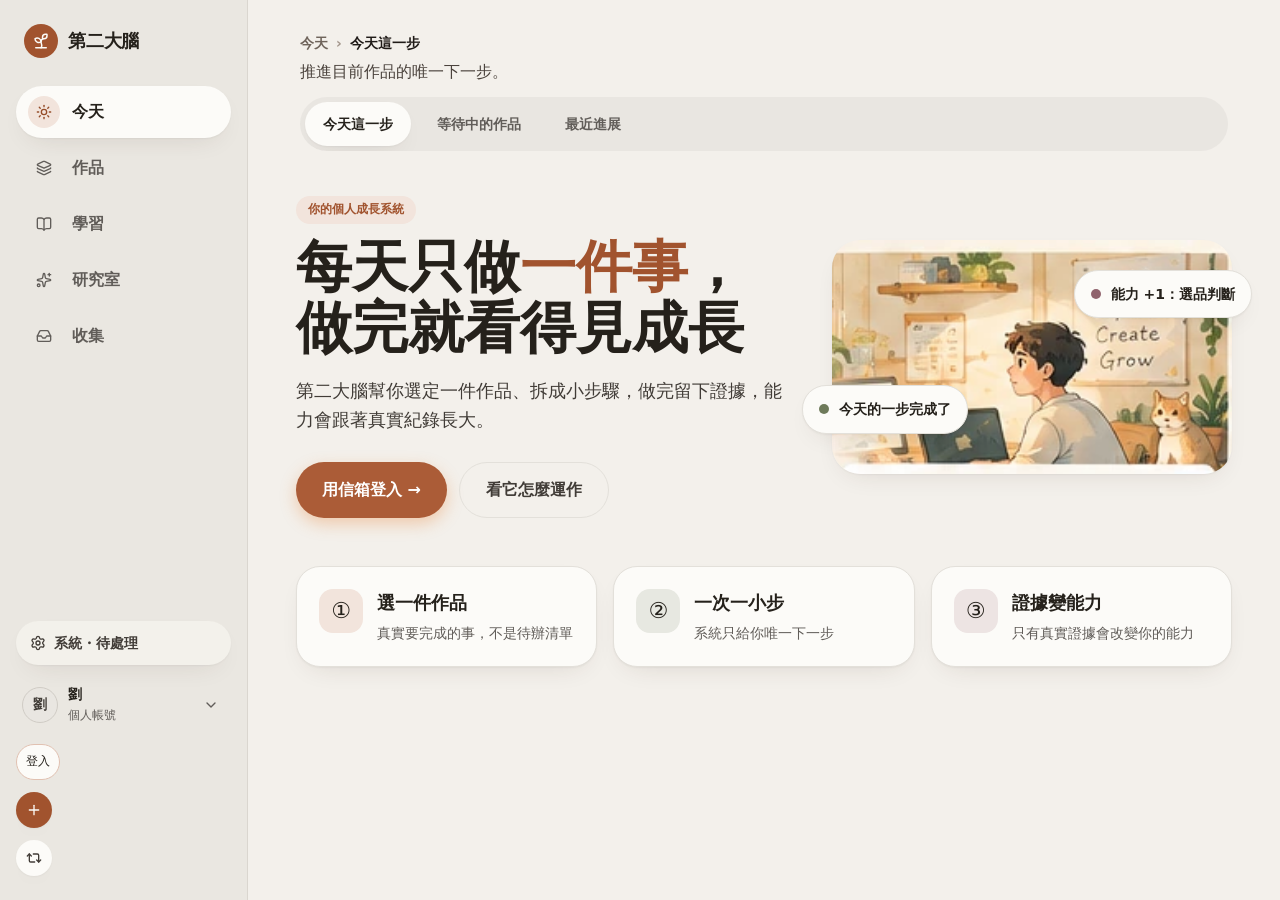
==== commit a777216f: "Merge pull request #8 from zhanbin8223-crypto/w1b-full-1 W1b 全站定案（第 1 批）：共用殼、帳號與設定、規格對照" ====
--- a/index.html
+++ b/index.html
@@ -11,7 +11,6 @@
   <link rel="stylesheet" href="project-kickoff.css?v=artifact-team-kickoff-v1-20261007" />
   <link rel="stylesheet" href="project-milestones.css?v=20261010" />
   <link rel="stylesheet" href="w1b-proto.css?v=w1b2-20261010" />
-  <link rel="stylesheet" href="w1b-proto2.css?v=w1b3-20261011" />
   <link rel="stylesheet" href="theme-w1b.css?v=w1b2-20261010" />
 </head>
 <body>
--- a/theme-w1b.css
+++ b/theme-w1b.css
@@ -249,36 +249,3 @@
 }
 .login-sent-art{display:block;width:160px;height:auto;margin:8px auto}
 @media (min-width:761px){.sidebar{position:sticky!important;top:0;height:100vh!important;min-height:100vh;align-self:start;display:flex;flex-direction:column}.sidebar .nav-tools{margin-top:auto}}
-
-/* ===== 第 2 批：學習／收集／回顧／系統／登出／今天空狀態 ===== */
-.w1p .head-act .subnav{display:none}
-.w1p-sys-host>.w1p-more,#view-ceo .w1p-more{margin-top:20px}
-.w1p .w1p-decide:empty{display:none}
-.w1p .decide{margin-bottom:24px}
-.w1p .le-form{display:flex;flex-direction:column;gap:12px;margin-top:8px}
-.w1p .le-form-row{display:grid;grid-template-columns:1fr 1fr;gap:12px}
-.w1p .le-start>summary{list-style:none;display:inline-flex;cursor:pointer}
-.w1p .le-start>summary::-webkit-details-marker{display:none}
-.w1p .le-start[open]>summary{display:none}
-.w1p .sk-list{display:flex;flex-direction:column;gap:6px;margin:8px 0}
-.w1p .sk-list li{display:flex;justify-content:space-between;align-items:center;gap:8px;font-size:14px}
-.w1p .ttag.te{background:var(--w-te-soft);color:var(--w-te-text)}
-.w1p .le-mine{grid-column:1/-1}
-.w1p .co-cap form{display:flex;flex-direction:column;gap:8px}
-.w1p .co-cap textarea.input{resize:vertical;min-height:48px}
-.w1p .co-url summary{cursor:pointer}
-.w1p .item .co-more>summary{cursor:pointer;color:var(--w-or-text);font-weight:700;font-size:14px}
-.w1p .tagbar .tag{font:inherit;cursor:pointer}
-.w1p-out{max-width:1280px}
-.w1p .w-hero .actions{display:flex;gap:12px;flex-wrap:wrap}
-@media (max-width:760px){.w1p .le-form-row{grid-template-columns:1fr}}
-.w1p .le-bento{grid-template-areas:"prac why" "prac queue" "skills skills" "book book"}
-.w1p .le-mine{grid-area:book}
-@media (max-width:760px){.w1p .le-bento{grid-template-areas:none}}
-@media (max-width:760px){
-  .w1p .tagbar{flex-wrap:wrap;overflow:visible}
-  .w1p .lesson-layout{grid-template-columns:minmax(0,1fr)}
-  .w1p .lesson-list,.w1p .lesson-item{min-width:0;max-width:100%;box-sizing:border-box}
-  .w1p .le-mine{min-width:0;overflow:hidden}
-}
-@media (max-width:760px){.w1p .tagbar{margin-left:0!important;margin-right:0!important;padding-left:0!important;padding-right:0!important}}
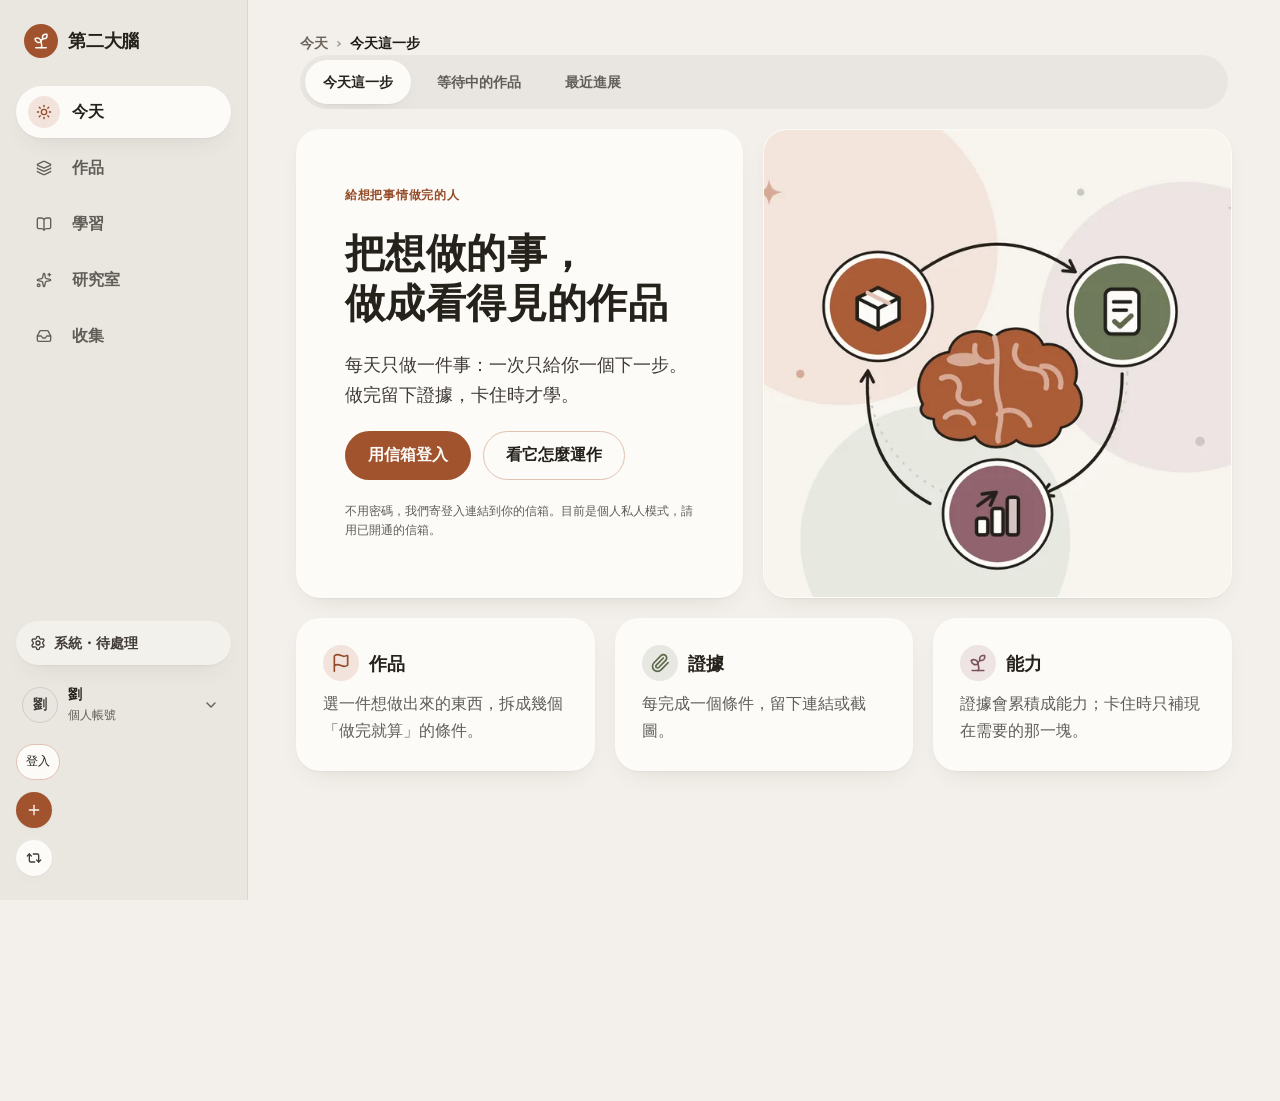
==== commit 55163ec6: "Merge pull request #9 from zhanbin8223-crypto/w1b-full-2 W1b 全站定案（第 2 批）：學習、收集、回顧、系統、登出、今天空狀態" ====
--- a/index.html
+++ b/index.html
@@ -11,6 +11,7 @@
   <link rel="stylesheet" href="project-kickoff.css?v=artifact-team-kickoff-v1-20261007" />
   <link rel="stylesheet" href="project-milestones.css?v=20261010" />
   <link rel="stylesheet" href="w1b-proto.css?v=w1b2-20261010" />
+  <link rel="stylesheet" href="w1b-proto2.css?v=w1b3-20261011" />
   <link rel="stylesheet" href="theme-w1b.css?v=w1b2-20261010" />
 </head>
 <body>
--- a/w1b-proto2.css
+++ b/w1b-proto2.css
@@ -0,0 +1,446 @@
+.w1p .demo{display:inline-flex;align-items:center;gap:4px;margin-left:10px;padding:1px 10px;border-radius:var(--r-pill);background:var(--s3);color:var(--ink-2);font-size:var(--fs-12);font-weight:700;line-height:20px;vertical-align:middle}
+.w1p .eyebrow .demo{margin-left:6px}
+.w1p .back{display:inline-flex;align-items:center;gap:6px;font-size:var(--fs-14);font-weight:700;color:var(--ink-2);margin-bottom:6px}
+.w1p .back .i{box-sizing:content-box;padding:4px;border-radius:50%;background:var(--s1);box-shadow:var(--soft-shadow)}
+.w1p .head-row .head-act{display:flex;gap:12px;align-items:center;flex-wrap:wrap}
+.w1p .pg-bento{display:grid;gap:20px;grid-template-columns:minmax(0,2fr) minmax(0,1fr)}
+.w1p .tile h2{font-size:var(--fs-24);line-height:1.3}
+.w1p .tile p{color:var(--ink-2)}
+.w1p .tile .muted,.w1p .tile p.muted{color:var(--ink-3)}
+.w1p .wash{background:var(--or-wash)!important}
+.w1p .sub{font-size:var(--fs-16);font-weight:700}
+.w1p .stack{display:flex;flex-direction:column;gap:12px}
+.w1p .row{display:flex;align-items:center;gap:12px}
+.w1p .row>.grow{flex:1;min-width:0;overflow-wrap:anywhere}
+.w1p .icirc{width:36px;height:36px;flex:none;border-radius:50%;display:grid;place-items:center;background:var(--s2);color:var(--ink-2)}
+.w1p .icirc.or{background:var(--or-soft);color:var(--or-text)}
+.w1p .icirc.vi{background:var(--vi-soft);color:var(--vi-text)}
+.w1p .icirc.te{background:var(--te-soft);color:var(--te-text)}
+.w1p .icirc.mute{background:var(--s3);color:var(--ink-2)}
+.w1p .icirc.lg{width:48px;height:48px}
+.w1p .wash .icirc{background:var(--s1)}
+.w1p .btn-wide{width:100%}
+.w1p .btn[disabled]{background:var(--s3);color:var(--ink-3);border-color:transparent;cursor:not-allowed}
+.w1p .btn-quiet{background:var(--s3);color:var(--ink);border-color:transparent}
+.w1p .sep{height:1px;background:var(--line);border:0;margin:0}
+.w1p .note{display:flex;gap:10px;align-items:flex-start;font-size:var(--fs-14);color:var(--ink-2);padding:12px 16px;border-radius:var(--r-md);background:var(--s2)}
+.w1p .note .i{flex:none;margin-top:3px;color:var(--ink-3)}
+.w1p .wash .note{background:var(--s1)}
+.w1p a.avatar,.w1p a.me{color:inherit}
+.w1p .subnav{display:inline-flex;gap:4px;padding:4px;border-radius:var(--r-pill);background:var(--s3)}
+.w1p .subnav a{display:inline-flex;align-items:center;gap:6px;padding:7px 16px;border-radius:var(--r-pill);font-size:var(--fs-14);font-weight:700;color:var(--ink-2);white-space:nowrap}
+.w1p .subnav a.on{background:var(--s1);color:var(--ink);box-shadow:var(--soft-shadow)}
+.w1p .subnav em{font-style:normal;font-family:var(--font-num);font-size:var(--fs-12);padding:0 7px;border-radius:10px;background:var(--or-soft);color:var(--or-text);line-height:20px}
+.w1p .tagbar{display:flex;gap:8px;flex-wrap:wrap}
+.w1p .tag{display:inline-flex;align-items:center;gap:6px;padding:6px 14px;border-radius:var(--r-pill);background:var(--s1);box-shadow:var(--soft-shadow);font-size:var(--fs-14);font-weight:700;color:var(--ink-2);white-space:nowrap}
+.w1p .tag.on{background:var(--ink);color:var(--s1)}
+.w1p .tag em{font-style:normal;font-family:var(--font-num);color:inherit;opacity:1}
+.w1p .tag:not(.on) em{color:var(--ink-3)}
+.w1p .ttag{display:inline-flex;padding:1px 10px;border-radius:var(--r-pill);background:var(--s3);color:var(--ink-2);font-size:var(--fs-12);font-weight:700;line-height:20px;white-space:nowrap}
+.w1p .field{display:flex;flex-direction:column;gap:6px}
+.w1p .field>label,.w1p .field>.flabel{font-size:var(--fs-14);font-weight:700;color:var(--ink)}
+.w1p .field small,.w1p .hint{font-size:var(--fs-12);color:var(--ink-3)}
+.w1p .input,.w1p .textarea{width:100%;font:inherit;font-size:var(--fs-16);color:var(--ink);background:var(--s1);border:1.5px solid var(--line-2);border-radius:var(--r-md);padding:11px 16px;min-height:48px}
+.w1p .input::placeholder,.w1p .textarea::placeholder{color:var(--ink-3)}
+.w1p .input:focus,.w1p .textarea:focus{outline:2px solid var(--btn);outline-offset:1px;border-color:var(--btn)}
+.w1p .textarea{min-height:110px;resize:vertical;line-height:1.6}
+.w1p .input-ic{position:relative}
+.w1p .input-ic .i{position:absolute;left:16px;top:50%;transform:translateY(-50%);color:var(--ink-3)}
+.w1p .input-ic .input{padding-left:46px}
+.w1p .capture{display:flex;gap:10px;align-items:center}
+.w1p .capture .input-ic{flex:1}
+.w1p .choice{display:grid;grid-template-columns:repeat(3,minmax(0,1fr));gap:10px}
+.w1p .choice label{display:flex;flex-direction:column;gap:4px;padding:14px 16px;border-radius:var(--r-md);background:var(--s2);cursor:pointer;font-weight:700;border:1.5px solid transparent}
+.w1p .choice label small{font-weight:400;color:var(--ink-3)}
+.w1p .choice label .i{box-sizing:content-box;padding:6px;border-radius:50%;background:var(--s1);color:var(--ink-2);margin-bottom:4px}
+.w1p .choice label span{display:flex;flex-direction:column}
+.w1p .choice input{position:absolute;opacity:0;pointer-events:none}
+.w1p .choice input:checked+label{background:var(--or-soft);border-color:var(--or)}
+.w1p .choice input:checked+label .i{color:var(--or-text)}
+.w1p .drop{display:flex;align-items:center;gap:14px;padding:18px;border-radius:var(--r-md);border:1.5px dashed var(--line-2);background:var(--s2);color:var(--ink-2);font-size:var(--fs-14)}
+.w1p .drop b{color:var(--ink)}
+.w1p .check{display:flex;gap:10px;align-items:flex-start;font-size:var(--fs-14);color:var(--ink-2);cursor:pointer}
+.w1p .check input{appearance:none;width:20px;height:20px;flex:none;margin:2px 0 0;border-radius:6px;border:1.5px solid var(--ink-3);background:var(--s1);display:grid;place-items:center}
+.w1p .check input:checked{background:var(--btn);border-color:var(--btn)}
+.w1p .check input:checked::after{content:"";width:10px;height:6px;border:2px solid var(--btn-ink);border-top:0;border-right:0;transform:translateY(-1px) rotate(-45deg)}
+.w1p .toggle{appearance:none;width:44px;height:26px;flex:none;border-radius:13px;background:var(--s3);box-shadow:inset 0 0 0 1.5px var(--ink-3);position:relative;cursor:pointer;margin:0}
+.w1p .toggle::after{content:"";position:absolute;top:3px;left:3px;width:20px;height:20px;border-radius:50%;background:var(--s1);box-shadow:0 1px 2px rgba(37,33,27,.2)}
+.w1p .toggle:checked{background:var(--btn);box-shadow:none}
+.w1p .toggle:checked::after{left:21px}
+.w1p .set-row{display:flex;align-items:center;gap:16px;padding:14px 0;border-top:1px solid var(--line)}
+.w1p .set-row:first-of-type{border-top:0;padding-top:4px}
+.w1p .set-row .grow{flex:1;min-width:0}
+.w1p .set-row b{display:block;font-size:var(--fs-16)}
+.w1p .set-row small{display:block;font-size:var(--fs-14);color:var(--ink-3)}
+.w1p .select{display:inline-flex;align-items:center;gap:8px;padding:8px 14px;border-radius:var(--r-pill);background:var(--s2);font-size:var(--fs-14);font-weight:700;white-space:nowrap}
+.w1p .tl{display:flex;flex-direction:column}
+.w1p .tl li{display:grid;grid-template-columns:36px minmax(0,1fr) auto;gap:12px;align-items:start;padding:10px 0;position:relative}
+.w1p .tl li::before{content:"";position:absolute;left:17px;top:48px;bottom:-8px;width:2px;background:var(--line)}
+.w1p .tl li:last-child::before{display:none}
+.w1p .tl li b{display:block;font-size:var(--fs-16);line-height:1.45}
+.w1p .tl li .muted{font-size:var(--fs-14)}
+.w1p .tl time{font-size:var(--fs-12);font-weight:700;color:var(--ink-3);white-space:nowrap;padding-top:4px}
+.w1p .day{font-size:var(--fs-14);font-weight:700;color:var(--ink);padding:14px 0 2px;display:flex;align-items:center;gap:8px}
+.w1p .day:first-child{padding-top:0}
+.w1p .day small{color:var(--ink-3);font-weight:700}
+.w1p .rows{display:flex;flex-direction:column;gap:8px}
+.w1p .rowi{display:flex;align-items:center;gap:14px;padding:14px 16px;border-radius:var(--r-md);background:var(--s2)}
+.w1p .rowi .grow{flex:1;min-width:0}
+.w1p .rowi b{display:block;font-size:var(--fs-16);line-height:1.45}
+.w1p .rowi small{display:block;font-size:var(--fs-14);color:var(--ink-3);line-height:1.5}
+.w1p .rowi.hi{background:var(--or-soft)}
+.w1p .grp{font-size:var(--fs-14);font-weight:700;color:var(--ink);display:flex;align-items:center;gap:8px;margin-top:6px}
+.w1p .grp .ttag{background:var(--s3)}
+.w1p .conds{display:flex;flex-direction:column;gap:6px;counter-reset:c}
+.w1p .cond{display:grid;grid-template-columns:30px minmax(0,1fr) auto;gap:12px;align-items:center;padding:12px 14px;border-radius:var(--r-md);background:var(--s2)}
+.w1p .cond .i{box-sizing:content-box;padding:5px;border-radius:50%;background:var(--s1)}
+.w1p .cond b{display:block;font-size:var(--fs-16);line-height:1.45;color:var(--ink-2)}
+.w1p .cond small{display:block;font-size:var(--fs-12);color:var(--ink-3)}
+.w1p .cond.done .i{color:var(--ok);background:var(--ok-soft)}
+.w1p .cond.now{background:var(--or-soft)}
+.w1p .cond.now b{color:var(--ink)}
+.w1p .cond.now .i{color:var(--or-text)}
+.w1p .cond.todo .i{color:var(--ink-3)}
+.w1p .cond .st{font-size:var(--fs-12);font-weight:700;white-space:nowrap}
+.w1p .skill{display:grid;grid-template-columns:minmax(0,1fr) 120px auto;gap:14px;align-items:center;padding:10px 0;border-top:1px solid var(--line)}
+.w1p .skill:first-child{border-top:0}
+.w1p .skill b{display:block;font-size:var(--fs-16)}
+.w1p .skill small{display:block;font-size:var(--fs-12);color:var(--ink-3)}
+.w1p .lv{display:grid;grid-template-columns:repeat(5,1fr);gap:4px}
+.w1p .lv i{height:8px;border-radius:4px;background:var(--s3)}
+.w1p .lv i.on{background:var(--te)}
+.w1p .lv i.new{background:var(--te-line);box-shadow:0 0 0 1.5px var(--te) inset}
+.w1p .lvn{font-family:var(--font-num);font-size:var(--fs-14);font-weight:700;color:var(--te-text);white-space:nowrap}
+.w1p details.book{border-radius:var(--r-md);background:var(--s2)}
+.w1p details.book>summary{display:flex;align-items:center;gap:12px;padding:14px 16px;font-weight:700}
+.w1p details.book>summary .grow{flex:1}
+.w1p details.book>summary small{font-weight:400;color:var(--ink-3);font-size:var(--fs-14)}
+.w1p details.book .book-body{padding:0 16px 16px 64px;color:var(--ink-2);font-size:var(--fs-16)}
+.w1p details.book .book-body ol{list-style:decimal;padding-left:20px;display:flex;flex-direction:column;gap:4px}
+.w1p .rel{display:flex;flex-wrap:wrap;gap:8px;margin-top:10px;align-items:center;font-size:var(--fs-14);color:var(--ink-3)}
+.w1p .steps{display:flex;flex-direction:column;gap:8px;counter-reset:s}
+.w1p .steps li{display:flex;gap:12px;align-items:flex-start;font-size:var(--fs-16);color:var(--ink-2)}
+.w1p .steps li::before{counter-increment:s;content:counter(s);width:26px;height:26px;flex:none;border-radius:50%;background:var(--s1);color:var(--or-text);font-family:var(--font-num);font-weight:700;font-size:var(--fs-14);display:grid;place-items:center}
+.w1p .items{display:grid;grid-template-columns:repeat(3,minmax(0,1fr));gap:20px;align-items:start}
+.w1p .item{display:flex;flex-direction:column;gap:10px;padding:20px}
+.w1p .item h3{font-size:var(--fs-16);line-height:1.45}
+.w1p .item p{font-size:var(--fs-14);color:var(--ink-2)}
+.w1p .item .meta{display:flex;align-items:center;gap:8px;flex-wrap:wrap;font-size:var(--fs-12);color:var(--ink-3);font-weight:700}
+.w1p .item .src{display:flex;align-items:center;gap:8px;font-size:var(--fs-12);font-weight:700;color:var(--ink-3)}
+.w1p .item .thumb{border-radius:var(--r-md);overflow:hidden;aspect-ratio:16/9}
+.w1p .item .thumb img{width:100%;height:100%;object-fit:cover}
+.w1p .item-foot{display:flex;align-items:center;justify-content:space-between;gap:8px;margin-top:2px}
+.w1p .item.unsorted{outline:1.5px dashed var(--line-2);outline-offset:-1.5px;box-shadow:none;background:var(--s2)}
+.w1p .week{display:grid;grid-template-columns:repeat(7,minmax(0,1fr));gap:10px}
+.w1p .wd{display:flex;flex-direction:column;align-items:center;gap:8px;padding:14px 6px;border-radius:var(--r-md);background:var(--s2)}
+.w1p .wd b{font-size:var(--fs-14)}
+.w1p .wd small{font-size:var(--fs-12);color:var(--ink-3);font-weight:700}
+.w1p .wd .pips{display:flex;gap:4px;min-height:10px}
+.w1p .wd .pips i{width:10px;height:10px;border-radius:50%}
+.w1p .pips .po{background:var(--or)}
+.w1p .pips .pt{background:var(--te)}
+.w1p .pips .pv{background:var(--vi)}
+.w1p .wd.today{background:var(--or-soft)}
+.w1p .wd.future{background:transparent;outline:1.5px dashed var(--line-2);outline-offset:-1.5px}
+.w1p .legend{display:flex;gap:16px;flex-wrap:wrap;font-size:var(--fs-12);color:var(--ink-2);font-weight:700}
+.w1p .legend span{display:inline-flex;align-items:center;gap:6px}
+.w1p .legend i{width:10px;height:10px;border-radius:50%}
+.w1p .sd{width:10px;height:10px;border-radius:50%;flex:none;display:inline-block}
+.w1p .sd.ok{background:var(--te)}
+.w1p .sd.warn{background:var(--or)}
+.w1p .sd.idle{background:var(--line-2)}
+.w1p .role{display:flex;flex-direction:column;gap:14px}
+.w1p .role .kv2{display:grid;grid-template-columns:repeat(3,minmax(0,1fr));gap:8px}
+.w1p .kv2 div{padding:10px 12px;border-radius:var(--r-md);background:var(--s2)}
+.w1p .kv2 dt{font-size:var(--fs-12);color:var(--ink-3);font-weight:700}
+.w1p .kv2 dd{margin:0;font-family:var(--font-num);font-weight:700;font-size:var(--fs-18)}
+.w1p .kv2 dd small{font-family:var(--font);font-size:var(--fs-12);color:var(--ink-3)}
+.w1p .pbar{height:8px;border-radius:4px;background:var(--s3);overflow:hidden}
+.w1p .pbar span{display:block;height:100%;width:calc(var(--p)*1%);background:var(--te);border-radius:4px}
+.w1p .pbar.or span{background:var(--or)}
+.w1p .health{display:flex;gap:20px;align-items:center}
+.w1p .health h2{font-size:var(--fs-24)}
+.w1p .stats{display:grid;grid-template-columns:repeat(4,minmax(0,1fr));gap:10px}
+.w1p .stats div{padding:14px 16px;border-radius:var(--r-md);background:var(--s1)}
+.w1p .stats b{display:block;font-family:var(--font-num);font-size:var(--fs-24);line-height:1.2}
+.w1p .stats span{font-size:var(--fs-12);font-weight:700;color:var(--ink-3)}
+.w1p .ver b{font-family:var(--font-num)}
+.w1p .scrim{position:fixed;inset:0;z-index:30;background:rgba(37,33,27,.42);display:flex;align-items:flex-start;justify-content:center;padding:160px 16px 16px}
+.w1p .dialog{width:min(520px,100%);background:var(--s1);border-radius:var(--r-xl);box-shadow:0 24px 60px -20px rgba(37,33,27,.45);padding:32px;display:flex;flex-direction:column;gap:18px}
+.w1p .dialog h2{font-size:var(--fs-24);line-height:1.35}
+.w1p .dialog .work{display:flex;gap:14px;align-items:center;padding:12px;border-radius:var(--r-md);background:var(--or-wash)}
+.w1p .dialog .work img{width:96px;border-radius:10px;aspect-ratio:16/9;object-fit:cover}
+.w1p .dialog ul{display:flex;flex-direction:column;gap:10px}
+.w1p .dialog li{display:flex;gap:10px;align-items:flex-start;color:var(--ink-2)}
+.w1p .dialog li .i{flex:none;margin-top:4px;color:var(--te-text)}
+.w1p .dialog .actions{justify-content:flex-end}
+.w1p .pick{display:flex;flex-direction:column;gap:18px;padding:24px}
+.w1p .pick .cover{border-radius:var(--r-md)}
+.w1p .pick .cover{border:0}
+.w1p .pick .facts dd{font-size:var(--fs-16)}
+.w1p .pick.vi .facts dt .i{background:var(--vi-soft);color:var(--vi-text)}
+.w1p .pick-note{grid-column:1/-1;display:flex;align-items:center;justify-content:center;gap:8px;color:var(--ink-2);font-size:var(--fs-14);font-weight:700}
+.w1p .pick-note .i{color:var(--te-text)}
+.w1p .empty{align-items:center;text-align:center;padding:48px 32px;gap:14px}
+.w1p .empty img{width:min(320px,80%)}
+.w1p .empty h2{font-size:var(--fs-28)}
+.w1p .empty p{max-width:30em;color:var(--ink-2)}
+.w1p .ways{display:grid;grid-template-columns:repeat(3,minmax(0,1fr));gap:20px}
+.w1p .way{display:flex;flex-direction:column;gap:10px}
+.w1p .way h3{font-size:var(--fs-16)}
+.w1p .way p{font-size:var(--fs-14)}
+.w1p{display:block;min-height:100vh}
+.w1p .auth-top{display:flex;align-items:center;justify-content:space-between;padding:20px 48px;max-width:1280px;margin:0 auto}
+.w1p .auth-main{max-width:1280px;margin:0 auto;padding:12px 48px 64px}
+.w1p .notice{display:flex;align-items:center;gap:10px;padding:12px 18px;border-radius:var(--r-pill);background:var(--te-soft);color:var(--te-text);font-size:var(--fs-14);font-weight:700;width:fit-content;margin-bottom:20px}
+.w1p .welcome{display:grid;grid-template-columns:minmax(0,1fr) minmax(0,1.05fr);gap:20px}
+.w1p .w-hero{padding:56px 48px;justify-content:center;gap:22px}
+.w1p .w-hero h1{font-size:40px;line-height:1.25;letter-spacing:.01em}
+.w1p .w-hero .lead{font-size:var(--fs-18)}
+.w1p .w-art{padding:0;overflow:hidden}
+.w1p .w-art img{width:100%;height:100%;object-fit:cover}
+.w1p .loop{grid-column:1/-1;display:grid;grid-template-columns:repeat(3,minmax(0,1fr));gap:20px}
+.w1p .loop .tile{gap:10px}
+.w1p .loop h3{font-size:var(--fs-18);display:flex;align-items:center;gap:10px}
+.w1p .loop .n{font-family:var(--font-num);font-size:var(--fs-14);color:var(--ink-3);font-weight:700}
+.w1p .authgrid{display:grid;grid-template-columns:minmax(0,1fr) minmax(0,1fr);gap:20px;max-width:1040px;margin:24px auto 0}
+.w1p .auth-art{align-items:center;justify-content:center;padding:40px;text-align:center;gap:16px}
+.w1p .auth-art img{width:min(420px,100%)}
+.w1p .auth-art p{color:var(--ink-2)}
+.w1p .auth-form{padding:48px;gap:22px;justify-content:center}
+.w1p .auth-form h1{font-size:var(--fs-32)}
+.w1p .or-line{display:flex;align-items:center;gap:12px;color:var(--ink-3);font-size:var(--fs-12);font-weight:700}
+.w1p .or-line::before,.w1p .or-line::after{content:"";flex:1;height:1px;background:var(--line-2)}
+.w1p .mailbox{display:flex;align-items:center;gap:12px;padding:14px 16px;border-radius:var(--r-md);background:var(--s2);font-weight:700}
+@media (max-width:760px){.w1p .pg-bento{display:flex;flex-direction:column;gap:14px}
+.w1p .tile h2{font-size:var(--fs-20)}
+.w1p .head-row{flex-direction:column;align-items:stretch;gap:14px}
+.w1p .head-row .head-act .btn{flex:1}
+.w1p .subnav{display:flex;overflow-x:auto;scrollbar-width:none;width:100%}
+.w1p .subnav a{flex:1;justify-content:center;padding:7px 10px}
+.w1p .tagbar{flex-wrap:nowrap;overflow-x:auto;scrollbar-width:none;margin:0 -16px;padding:4px 16px 8px}
+.w1p .items{grid-template-columns:1fr;gap:14px}
+.w1p .choice{grid-template-columns:1fr}
+.w1p .choice label{flex-direction:row;align-items:center;gap:12px}
+.w1p .choice label .i{margin:0}
+.w1p .choice label span{display:flex;flex-direction:column}
+.w1p .capture{flex-direction:column;align-items:stretch}
+.w1p .skill{grid-template-columns:minmax(0,1fr) 64px 52px;gap:10px}
+.w1p .skill .lvn{justify-self:end}
+.w1p details.book .book-body{padding:0 16px 16px 16px}
+.w1p .week{gap:4px}
+.w1p .wd{padding:10px 2px;gap:6px}
+.w1p .wd .pips{flex-direction:column;align-items:center;gap:3px}
+.w1p .stats{grid-template-columns:1fr 1fr}
+.w1p .role .kv2{grid-template-columns:repeat(3,minmax(0,1fr))}
+.w1p .kv2 div{padding:8px 10px}
+.w1p .health{flex-direction:column;align-items:flex-start;gap:12px}
+.w1p .tl li{grid-template-columns:36px minmax(0,1fr)}
+.w1p .tl time{grid-column:2;padding-top:0;margin-top:-6px}
+.w1p .rowi{flex-wrap:wrap}
+.w1p .rowi .grow{flex:1 1 calc(100% - 64px)}
+.w1p .rowi>.btn,.w1p .rowi>.link{margin-left:50px}
+.w1p .pick .facts{grid-template-columns:1fr 1fr}
+.w1p .scrim{padding-top:96px;align-items:flex-start}
+.w1p .dialog{padding:24px 20px}
+.w1p .dialog .actions{flex-direction:column-reverse}
+.w1p .dialog .actions .btn{width:100%}
+.w1p .ways{grid-template-columns:1fr;gap:14px}
+.w1p .empty{padding:32px 20px}
+.w1p .empty h2{font-size:var(--fs-24)}
+.w1p .auth-top{padding:14px 16px;background:var(--mbar);border-bottom:1px solid var(--mbar-line)}
+.w1p .auth-main{padding:20px 16px 40px}
+.w1p .welcome{grid-template-columns:1fr;gap:14px}
+.w1p .w-hero{padding:28px 22px;order:2}
+.w1p .w-art{order:1}
+.w1p .w-hero h1{font-size:var(--fs-28)}
+.w1p .w-hero .lead{font-size:var(--fs-16)}
+.w1p .w-hero .btn{width:100%}
+.w1p .loop{grid-template-columns:1fr;gap:14px;order:3}
+.w1p .authgrid{grid-template-columns:1fr;gap:14px;margin-top:4px}
+.w1p .auth-art{padding:24px 20px;order:2}
+.w1p .auth-art img{width:220px}
+.w1p .auth-form{padding:28px 22px;order:1}
+.w1p .auth-form h1{font-size:var(--fs-28)}
+.w1p .auth-form .btn{width:100%}
+.w1p .notice{width:auto;border-radius:var(--r-md)}
+}
+.w1p .decide{margin-bottom:24px;gap:12px;padding:20px 24px}
+.w1p .decide .tile-title{display:flex;align-items:center;gap:8px}
+.w1p .dc-list{display:grid;grid-template-columns:repeat(3,minmax(0,1fr));gap:10px}
+.w1p .dc-list.n2{grid-template-columns:repeat(2,minmax(0,1fr))}
+.w1p .dc-list .rowi{padding:12px 14px;gap:12px}
+.w1p .dc-list .rowi b{font-size:var(--fs-14)}
+.w1p .dc-list .rowi small{font-size:var(--fs-12)}
+.w1p .trial-banner{display:flex;align-items:center;gap:18px;padding:20px 24px;margin-bottom:16px;border-radius:var(--r-lg);background:var(--or-soft);box-shadow:var(--soft-shadow)}
+.w1p .trial-banner .grow{flex:1;min-width:0}
+.w1p .trial-banner b{display:block;font-size:var(--fs-18);color:var(--ink)}
+.w1p .trial-banner p{font-size:var(--fs-14);color:var(--ink-2);margin-top:2px}
+.w1p .trial-banner .icirc{background:var(--s1)}
+.w1p .share-url{display:flex;gap:8px;align-items:center}
+.w1p .share-url .input-ic{flex:1;min-width:0}
+.w1p .share-url .input{font-size:var(--fs-14);min-height:44px}
+.w1p .hist-cols{display:grid;grid-template-columns:1fr 1fr;gap:8px 32px}
+.w1p .er-main{grid-area:form;display:flex;flex-direction:column;gap:20px;min-width:0}
+.w1p .er-verdict{padding:32px;gap:20px}
+.w1p .verdict{display:flex;gap:16px;align-items:center}
+.w1p .icirc.ok{background:var(--ok-soft);color:var(--ok)}
+.w1p .card-current .icirc.ok{background:var(--s1)}
+.w1p .vchecks{display:flex;flex-direction:column;gap:8px}
+.w1p .vchecks li{display:grid;grid-template-columns:24px minmax(0,1fr) auto;gap:12px;align-items:center;padding:12px 16px;border-radius:var(--r-md);background:var(--s1)}
+.w1p .vchecks li>.i{color:var(--ok)}
+.w1p .vchecks b{display:block;font-size:var(--fs-16)}
+.w1p .vchecks small{display:block;font-size:var(--fs-12);color:var(--ink-3);overflow-wrap:anywhere}
+.w1p .vchecks .st{font-size:var(--fs-12);font-weight:700;color:var(--ok)}
+.w1p .card-current .note{background:var(--s1)}
+.w1p .er-shot{display:flex;gap:16px;align-items:flex-start;padding:12px;border-radius:var(--r-md);background:var(--s2)}
+.w1p .er-shot img{width:180px;border-radius:10px;aspect-ratio:16/9;object-fit:cover;flex:none}
+.w1p .er-shot b{display:block}
+.w1p .er-shot small{display:block}
+.w1p .er-shot p{margin-top:6px}
+.w1p .dconds{display:flex;flex-direction:column;gap:8px}
+.w1p .dcond{display:grid;grid-template-columns:28px minmax(0,1fr);gap:12px;align-items:center;padding:10px 10px 10px 14px;border-radius:var(--r-md);background:var(--s2)}
+.w1p .dcond.edited{background:var(--or-soft)}
+.w1p .dn{width:28px;height:28px;border-radius:50%;background:var(--s1);display:grid;place-items:center;font-weight:700;font-size:var(--fs-14);color:var(--or-text)}
+.w1p .dc-f{display:flex;align-items:center;gap:10px;flex-wrap:wrap;min-width:0}
+.w1p .dc-f .input{flex:1 1 260px;min-height:44px;font-size:var(--fs-16);padding:8px 14px;width:auto;min-width:0}
+.w1p .dc-ev{display:inline-flex;align-items:center;gap:6px;padding:6px 12px;border-radius:var(--r-pill);background:var(--s1);font-size:var(--fs-14);font-weight:700;color:var(--ink-2);white-space:nowrap}
+.w1p .dc-ev .i{color:var(--ink-3)}
+.w1p .dc-del{padding:6px 10px;color:var(--ink-3);margin-left:auto}
+.w1p button.drop{font:inherit;font-size:var(--fs-14);cursor:pointer;width:100%;text-align:left}
+.w1p .wn-sum{display:flex;flex-direction:column;gap:12px}
+.w1p .wn-sum div{padding:12px 16px;border-radius:var(--r-md);background:var(--s1)}
+.w1p .wn-sum dt{font-size:var(--fs-12);font-weight:700;color:var(--ink-3)}
+.w1p .wn-sum dd{margin:0;font-weight:700}
+.w1p .sk-sum{display:grid;grid-template-columns:auto minmax(0,1fr) auto;gap:16px;align-items:center;padding:14px 16px;border-radius:var(--r-md);background:var(--s2)}
+.w1p .sk-sum b{display:block;font-family:var(--font-num);font-size:var(--fs-24);line-height:1.2}
+.w1p .sk-sum b small{font-family:var(--font);font-size:var(--fs-14);color:var(--ink-3)}
+.w1p .sk-sum>div:first-child span{display:block}
+.w1p .skill.next b{color:var(--or-text)}
+.w1p .tag.gb .i{color:var(--or-text)}
+.w1p .tag.gb.on .i{color:inherit}
+.w1p .ttag.gb{background:var(--or-soft);color:var(--or-text)}
+.w1p .gb-note{display:flex;gap:10px;align-items:flex-start;font-size:var(--fs-14);color:var(--ink-2);margin-top:-8px}
+.w1p .gb-note .i{flex:none;margin-top:4px;color:var(--or-text)}
+.w1p .gb-note b{color:var(--or-text)}
+.w1p .co-foot{display:grid;grid-template-columns:1fr 1fr;gap:20px}
+.w1p .co-foot .tile{justify-content:space-between}
+.w1p .item .chip .i{margin-left:-2px}
+.w1p .period{display:flex;align-items:center;gap:12px;flex-wrap:wrap}
+.w1p .stepper{display:flex;align-items:center;gap:8px;font-size:var(--fs-14);font-weight:700;color:var(--ink)}
+.w1p .stepper .btn{min-height:36px;width:36px;padding:0}
+.w1p .tl.rec li{padding:8px 0}
+.w1p .st-trial{gap:18px}
+.w1p .st-trial h2{font-size:var(--fs-24)}
+.w1p .trial-rules{display:grid;grid-template-columns:repeat(3,minmax(0,1fr));gap:12px}
+.w1p .trial-rules li{display:flex;gap:12px;align-items:flex-start;padding:14px 16px;border-radius:var(--r-md);background:var(--s1)}
+.w1p .trial-rules b{display:block}
+.w1p .trial-rules small{display:block;font-size:var(--fs-14);color:var(--ink-2);line-height:1.55}
+.w1p .trial-rules .icirc.te{background:var(--te-soft)}
+.w1p .trial-rules .icirc.or{background:var(--or-soft)}
+@media (max-width:1100px){.w1p .dc-list{grid-template-columns:1fr}
+.w1p .dc-list.n2{grid-template-columns:1fr}
+}
+@media (max-width:760px){.w1p .decide{padding:18px;margin-bottom:20px}
+.w1p .dc-list,.w1p .dc-list.n2{grid-template-columns:1fr}
+.w1p .dc-list .rowi>.btn{margin-left:auto}
+.w1p .trial-banner{flex-direction:column;align-items:flex-start;padding:18px}
+.w1p .trial-banner .btn{width:100%}
+.w1p .hist-cols{grid-template-columns:1fr}
+.w1p .share-url{flex-wrap:wrap}
+.w1p .share-url .btn{width:100%}
+.w1p .er-verdict{padding:22px 18px}
+.w1p .er-shot{flex-direction:column}
+.w1p .er-shot img{width:100%}
+.w1p .vchecks li{grid-template-columns:24px minmax(0,1fr)}
+.w1p .vchecks .st{grid-column:2}
+.w1p .dcond{align-items:start}
+.w1p .dc-f .input{flex-basis:100%}
+.w1p .sk-sum{grid-template-columns:1fr}
+.w1p .co-foot{grid-template-columns:1fr;gap:14px}
+.w1p .period{width:100%;justify-content:space-between}
+.w1p .trial-rules{grid-template-columns:1fr}
+.w1p .st-trial .row{flex-wrap:wrap}
+.w1p .st-trial .row .btn{width:100%}
+}
+@media (max-width:760px){.w1p .pg-works .head-row .head-act{flex-direction:column;align-items:stretch;width:100%;gap:10px}
+.w1p .pg-works .head-row .head-act .filter{margin-top:12px}
+.w1p .pg-works .head-row .head-act .btn{width:100%}
+}
+.w1p .pick-bento{grid-template-columns:1fr 1fr}
+.w1p .empty-bento{grid-template-columns:1fr}
+.w1p .wd-bento{grid-template-areas:"hero meta" "conds evid" "conds hist"}
+.w1p .wd-hero{grid-area:hero;flex-direction:row;gap:24px;align-items:stretch}
+.w1p .wd-hero .cover{flex:0 0 42%;aspect-ratio:auto;border:0}
+.w1p .wd-hero .cover img{object-position:22% 50%}
+.w1p .wd-body{flex:1;display:flex;flex-direction:column;gap:18px;justify-content:center;min-width:0}
+.w1p .wd-meta{grid-area:meta}
+.w1p .wd-conds{grid-area:conds}
+.w1p .wd-evid{grid-area:evid}
+.w1p .wd-hist{grid-area:hist}
+.w1p .ev-bento{grid-template-areas:"form side";align-items:start}
+.w1p .ev-side,.w1p .rv-side{grid-area:side;display:flex;flex-direction:column;gap:20px}
+.w1p .ev-form{grid-area:form;gap:22px;padding:32px}
+.w1p .ev-req{grid-area:req}
+.w1p .ev-next{grid-area:next}
+.w1p .le-bento{grid-template-areas:"prac why" "prac queue" "skills change" "book book"}
+.w1p .le-prac{grid-area:prac;padding:36px;gap:20px}
+.w1p .le-why{grid-area:why}
+.w1p .le-queue{grid-area:queue}
+.w1p .le-skills{grid-area:skills}
+.w1p .le-change{grid-area:change}
+.w1p .le-book{grid-area:book}
+.w1p .le-book{display:grid;grid-template-columns:repeat(3,minmax(0,1fr));align-items:start}
+.w1p .le-book .tile-head{grid-column:1/-1}
+.w1p .le-book details[open]{grid-row:span 1}
+.w1p .co-wrap{display:flex;flex-direction:column;gap:20px}
+.w1p .co-cap{gap:10px}
+.w1p .rv-bento{grid-template-columns:repeat(4,minmax(0,1fr));grid-template-areas:"r1 r2 r3 r4" "week week week week" "tl tl tl side";align-items:start}
+.w1p .r1{grid-area:r1}
+.w1p .r2{grid-area:r2}
+.w1p .r3{grid-area:r3}
+.w1p .r4{grid-area:r4}
+.w1p .rv-week{grid-area:week}
+.w1p .rv-tl{grid-area:tl}
+.w1p .rv-bento>.kpi,.w1p .rv-week{align-self:stretch}
+.w1p .rv0-bento{grid-template-columns:1fr}
+.w1p .sp-bento{align-items:start}
+.w1p .sp-list{gap:12px}
+.w1p .st-bento{grid-template-columns:repeat(2,minmax(0,1fr)) minmax(0,1.15fr);grid-template-areas:"a b log" "c d log"}
+.w1p .st-bento>.role:nth-child(2){grid-area:a}
+.w1p .st-bento>.role:nth-child(3){grid-area:b}
+.w1p .st-bento>.role:nth-child(4){grid-area:c}
+.w1p .st-bento>.role:nth-child(5){grid-area:d}
+.w1p .st-log{grid-area:log}
+.w1p .ss-bento{grid-template-columns:repeat(3,minmax(0,1fr));grid-template-areas:"hl hl wk" "pk pk wk" "vr vr vr"}
+.w1p .ss-health{grid-area:hl}
+.w1p .ss-pkg{grid-area:pk}
+.w1p .ss-wk{grid-area:wk}
+.w1p .ss-ver{grid-area:vr}
+.w1p .ac-bento{grid-template-columns:1fr 1fr;grid-template-areas:"prof prof" "notif pref" "data out"}
+.w1p .ac-prof{grid-area:prof}
+.w1p .ac-notif{grid-area:notif}
+.w1p .ac-pref{grid-area:pref}
+.w1p .ac-data{grid-area:data}
+.w1p .ac-out{grid-area:out}
+@media (max-width:760px){.w1p .wd-hero{flex-direction:column}
+.w1p .wd-hero .cover{flex:none;aspect-ratio:16/9}
+.w1p .le-prac,.w1p .ev-form{padding:24px 20px}
+.w1p .le-book{display:flex;align-items:stretch}
+.w1p .ev-req{order:-1}
+.w1p .ac-prof .row{flex-wrap:wrap}
+.w1p .ac-prof .row .btn{width:100%}
+.w1p .rv-side{display:contents}
+.w1p .rv-sum{grid-area:sum}
+.w1p .rv-res{grid-area:res}
+.w1p .ev-side{display:contents}
+.w1p .rv-bento{display:grid;grid-template-columns:1fr 1fr;grid-template-areas:"r1 r2" "r3 r4" "sum sum" "week week" "tl tl" "res res"}
+.w1p .st-bento,.w1p .ss-bento,.w1p .ac-bento{display:flex}
+}
+.w1p .wd-bento{grid-template-areas:"hero meta" "conds evid" "conds share" "hist hist"}
+.w1p .wd-share{grid-area:share}
+.w1p .st-bento{grid-template-areas:"tr tr tr" "a b log" "c d log"}
+.w1p .st-trial{grid-area:tr}
+@media (max-width:760px){.w1p .er-main{display:contents}
+.w1p .st-bento{display:flex}
+}
--- a/theme-w1b.css
+++ b/theme-w1b.css
@@ -249,3 +249,36 @@
 }
 .login-sent-art{display:block;width:160px;height:auto;margin:8px auto}
 @media (min-width:761px){.sidebar{position:sticky!important;top:0;height:100vh!important;min-height:100vh;align-self:start;display:flex;flex-direction:column}.sidebar .nav-tools{margin-top:auto}}
+
+/* ===== 第 2 批：學習／收集／回顧／系統／登出／今天空狀態 ===== */
+.w1p .head-act .subnav{display:none}
+.w1p-sys-host>.w1p-more,#view-ceo .w1p-more{margin-top:20px}
+.w1p .w1p-decide:empty{display:none}
+.w1p .decide{margin-bottom:24px}
+.w1p .le-form{display:flex;flex-direction:column;gap:12px;margin-top:8px}
+.w1p .le-form-row{display:grid;grid-template-columns:1fr 1fr;gap:12px}
+.w1p .le-start>summary{list-style:none;display:inline-flex;cursor:pointer}
+.w1p .le-start>summary::-webkit-details-marker{display:none}
+.w1p .le-start[open]>summary{display:none}
+.w1p .sk-list{display:flex;flex-direction:column;gap:6px;margin:8px 0}
+.w1p .sk-list li{display:flex;justify-content:space-between;align-items:center;gap:8px;font-size:14px}
+.w1p .ttag.te{background:var(--w-te-soft);color:var(--w-te-text)}
+.w1p .le-mine{grid-column:1/-1}
+.w1p .co-cap form{display:flex;flex-direction:column;gap:8px}
+.w1p .co-cap textarea.input{resize:vertical;min-height:48px}
+.w1p .co-url summary{cursor:pointer}
+.w1p .item .co-more>summary{cursor:pointer;color:var(--w-or-text);font-weight:700;font-size:14px}
+.w1p .tagbar .tag{font:inherit;cursor:pointer}
+.w1p-out{max-width:1280px}
+.w1p .w-hero .actions{display:flex;gap:12px;flex-wrap:wrap}
+@media (max-width:760px){.w1p .le-form-row{grid-template-columns:1fr}}
+.w1p .le-bento{grid-template-areas:"prac why" "prac queue" "skills skills" "book book"}
+.w1p .le-mine{grid-area:book}
+@media (max-width:760px){.w1p .le-bento{grid-template-areas:none}}
+@media (max-width:760px){
+  .w1p .tagbar{flex-wrap:wrap;overflow:visible}
+  .w1p .lesson-layout{grid-template-columns:minmax(0,1fr)}
+  .w1p .lesson-list,.w1p .lesson-item{min-width:0;max-width:100%;box-sizing:border-box}
+  .w1p .le-mine{min-width:0;overflow:hidden}
+}
+@media (max-width:760px){.w1p .tagbar{margin-left:0!important;margin-right:0!important;padding-left:0!important;padding-right:0!important}}
